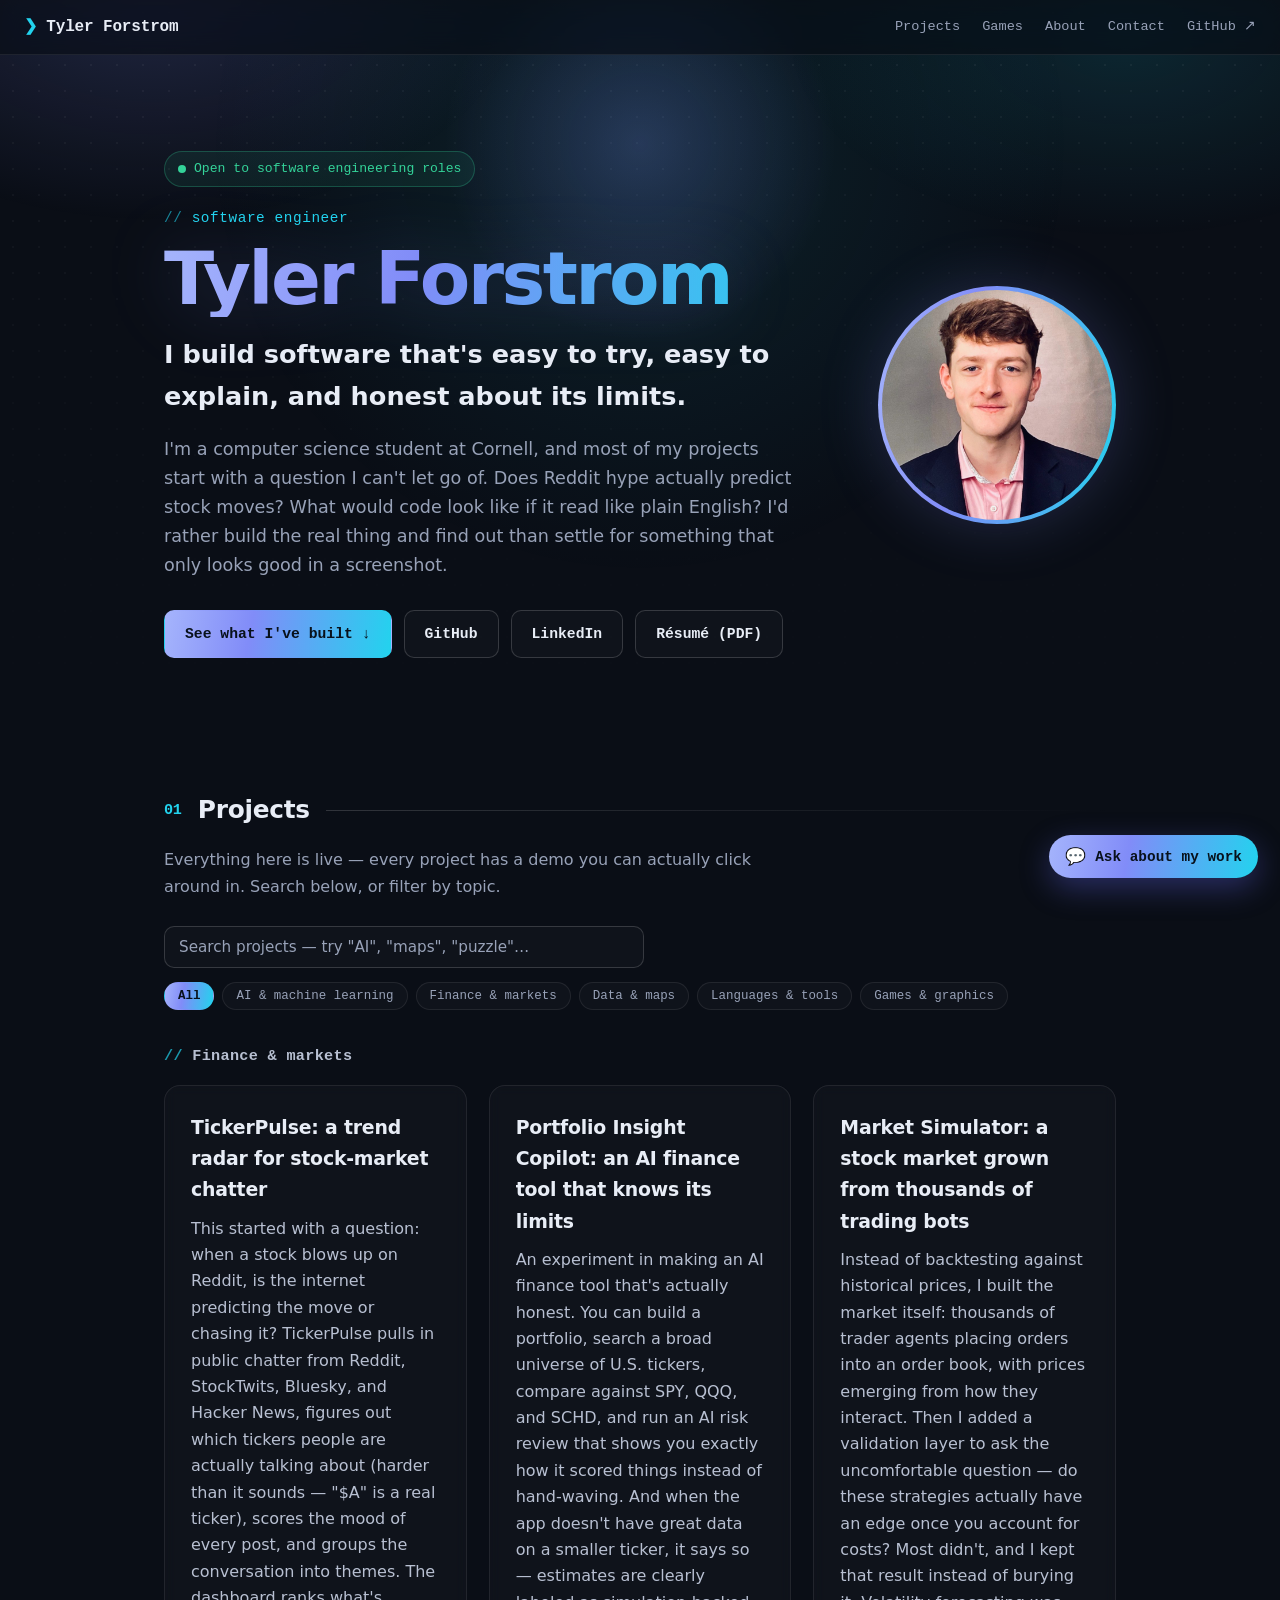
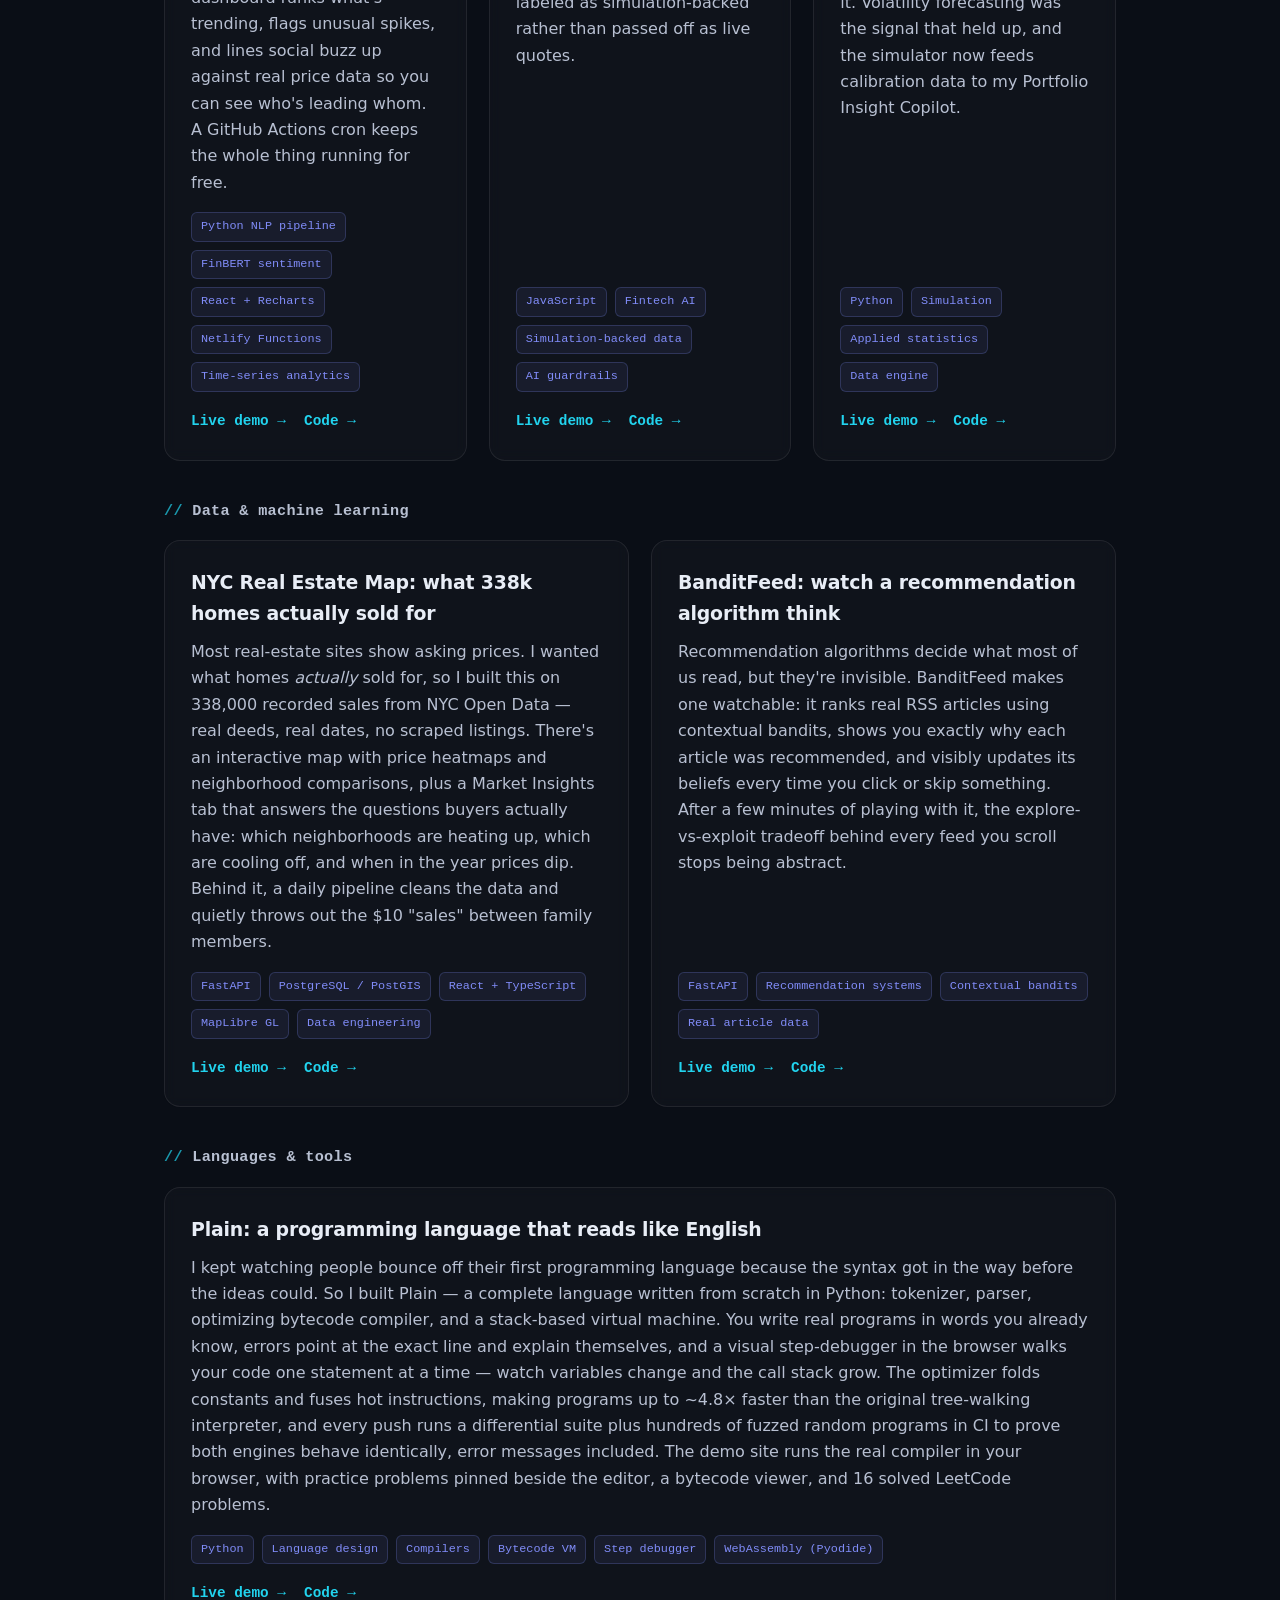
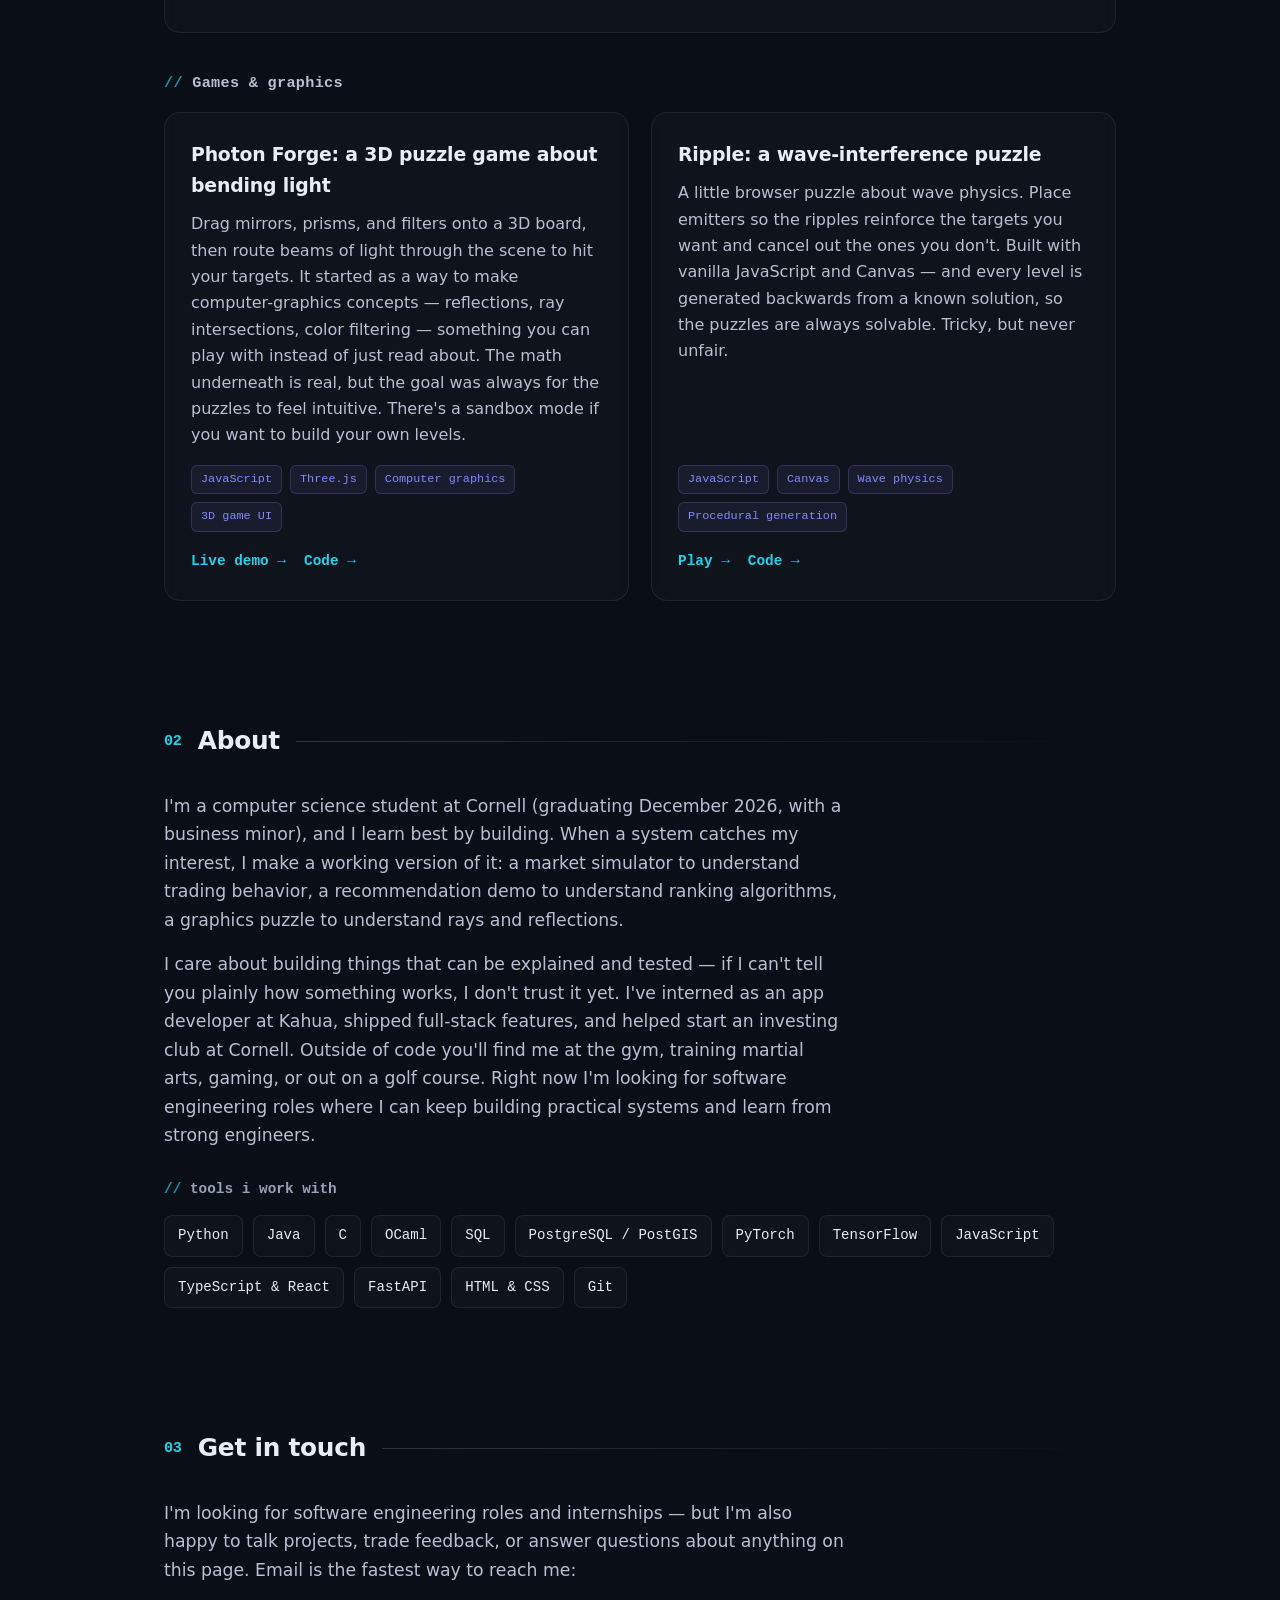
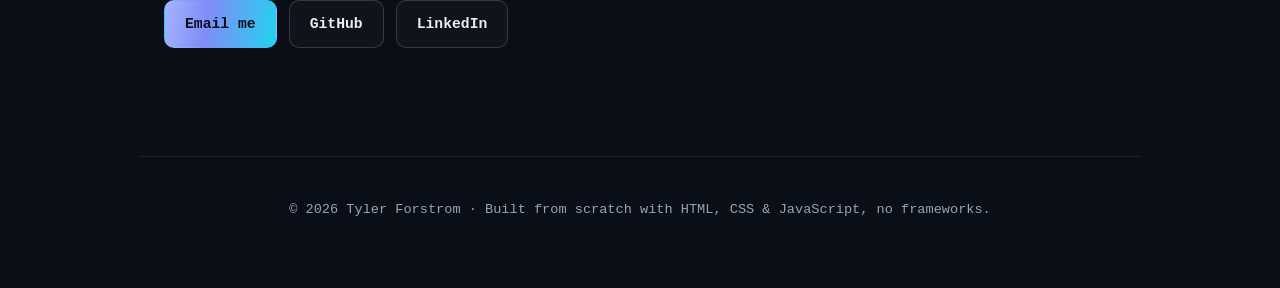
==== index.html @ 7aca2fcd "Plain card + chatbot: step debugger, optimizer, fuzzing, 4.8x Updates the Plain entry with the newes" ====
<!doctype html>
<html lang="en">
  <head>
    <meta charset="utf-8" />
    <meta name="viewport" content="width=device-width, initial-scale=1" />
    <meta name="color-scheme" content="dark" />
    <meta name="theme-color" content="#0a0e16" />
    <title>Tyler Forstrom | Software Engineer</title>
    <meta
      name="description"
      content="Tyler Forstrom, software engineer and Cornell CS student. AI, data, market simulation, graphics, and web projects — all with live demos you can try."
    />
    <!-- Nice link previews when you share the URL (LinkedIn, texts, etc.) -->
    <meta property="og:type" content="website" />
    <meta property="og:title" content="Tyler Forstrom | Software Engineer" />
    <meta
      property="og:description"
      content="Software engineering projects in AI, data platforms, simulation, graphics, and web development — all with live demos."
    />
    <link rel="icon" href="favicon.svg" type="image/svg+xml" />
    <link rel="stylesheet" href="styles.css" />
  </head>
  <body>
    <a id="top"></a>
    <div class="cursor-glow" aria-hidden="true"></div>

    <header class="nav">
      <a class="nav-name" href="#top">Tyler Forstrom</a>
      <nav class="nav-links" aria-label="Primary">
        <a href="#work">Projects</a>
        <a href="#games">Games</a>
        <a href="#about">About</a>
        <a href="#contact">Contact</a>
        <a href="https://github.com/TylerJForstrom" target="_blank" rel="noopener">
          GitHub ↗
        </a>
      </nav>
    </header>

    <main>
      <!-- HERO -->
      <section class="hero">
        <div class="hero-text">
          <p class="status"><span class="status-dot"></span> Open to software engineering roles</p>
          <p class="eyebrow">Software Engineer</p>
          <h1>Tyler Forstrom</h1>
          <p class="tagline">
            I build software that's easy to try, easy to explain, and honest
            about its limits.
          </p>
          <p class="intro">
            I'm a computer science student at Cornell, and most of my projects
            start with a question I can't let go of. Does Reddit hype actually
            predict stock moves? What would code look like if it read like plain
            English? I'd rather build the real thing and find out than settle
            for something that only looks good in a screenshot.
          </p>
          <div class="cta-row">
            <a class="btn" href="#work">See what I've built ↓</a>
            <a
              class="btn btn-ghost"
              href="https://github.com/TylerJForstrom"
              target="_blank"
              rel="noopener"
              >GitHub</a
            >
            <a
              class="btn btn-ghost"
              href="https://www.linkedin.com/in/tyler-forstrom-b78730226/"
              target="_blank"
              rel="noopener"
              >LinkedIn</a
            >
            <a class="btn btn-ghost" href="resume.pdf" target="_blank" rel="noopener">Résumé (PDF)</a>
          </div>
        </div>

        <div class="hero-photo">
          <img
            src="tyler-forstrom.jpg"
            alt="Tyler Forstrom"
            width="240"
            height="240"
            decoding="async"
          />
        </div>
      </section>

      <!-- PROJECTS -->
      <section id="work" class="section">
        <h2 class="section-title">Projects</h2>
        <p class="section-note">
          Everything here is live — every project has a demo you can actually
          click around in. Search below, or filter by topic.
        </p>

        <div class="filter-bar">
          <input
            id="project-search"
            class="project-search"
            type="search"
            placeholder="Search projects — try &quot;AI&quot;, &quot;maps&quot;, &quot;puzzle&quot;…"
            aria-label="Search projects"
            autocomplete="off"
          />
          <div class="filter-chips" role="group" aria-label="Filter projects by topic">
            <button type="button" class="filter-chip active" data-topic="all" aria-pressed="true">All</button>
            <button type="button" class="filter-chip" data-topic="ai" aria-pressed="false">AI &amp; machine learning</button>
            <button type="button" class="filter-chip" data-topic="finance" aria-pressed="false">Finance &amp; markets</button>
            <button type="button" class="filter-chip" data-topic="data" aria-pressed="false">Data &amp; maps</button>
            <button type="button" class="filter-chip" data-topic="languages" aria-pressed="false">Languages &amp; tools</button>
            <button type="button" class="filter-chip" data-topic="games" aria-pressed="false">Games &amp; graphics</button>
          </div>
        </div>

        <!-- Finance & markets -->
        <div class="project-group">
          <h3 class="group-title">Finance &amp; markets</h3>
          <div class="work-grid">
            <!-- TickerPulse -->
            <article class="project reveal" data-topics="ai finance data">
              <h3>TickerPulse: a trend radar for stock-market chatter</h3>
              <p class="project-blurb">
                This started with a question: when a stock blows up on Reddit, is
                the internet predicting the move or chasing it? TickerPulse pulls
                in public chatter from Reddit, StockTwits, Bluesky, and Hacker
                News, figures out which tickers people are actually talking about
                (harder than it sounds — "$A" is a real ticker), scores the mood
                of every post, and groups the conversation into themes. The
                dashboard ranks what's trending, flags unusual spikes, and lines
                social buzz up against real price data so you can see who's
                leading whom. A GitHub Actions cron keeps the whole thing running
                for free.
              </p>
              <ul class="tags">
                <li>Python NLP pipeline</li>
                <li>FinBERT sentiment</li>
                <li>React + Recharts</li>
                <li>Netlify Functions</li>
                <li>Time-series analytics</li>
              </ul>
              <div class="project-links">
                <a href="https://tickerpulse-demo.netlify.app" target="_blank" rel="noopener">Live demo →</a>
                <a href="https://github.com/TylerJForstrom/TickerPulse" target="_blank" rel="noopener">Code →</a>
              </div>
            </article>

            <!-- Portfolio Insight Copilot -->
            <article class="project reveal" data-topics="ai finance">
              <h3>Portfolio Insight Copilot: an AI finance tool that knows its limits</h3>
              <p class="project-blurb">
                An experiment in making an AI finance tool that's actually honest.
                You can build a portfolio, search a broad universe of U.S.
                tickers, compare against SPY, QQQ, and SCHD, and run an AI risk
                review that shows you exactly how it scored things instead of
                hand-waving. And when the app doesn't have great data on a
                smaller ticker, it says so — estimates are clearly labeled as
                simulation-backed rather than passed off as live quotes.
              </p>
              <ul class="tags">
                <li>JavaScript</li>
                <li>Fintech AI</li>
                <li>Simulation-backed data</li>
                <li>AI guardrails</li>
              </ul>
              <div class="project-links">
                <a href="https://portfolio-insight-tyler.netlify.app" target="_blank" rel="noopener">Live demo →</a>
                <a href="https://github.com/TylerJForstrom/Portfolio-Insight-Copilot" target="_blank" rel="noopener">Code →</a>
              </div>
            </article>

            <!-- Agent-based market simulator -->
            <article class="project reveal" data-topics="finance data">
              <h3>Market Simulator: a stock market grown from thousands of trading bots</h3>
              <p class="project-blurb">
                Instead of backtesting against historical prices, I built the
                market itself: thousands of trader agents placing orders into an
                order book, with prices emerging from how they interact. Then I
                added a validation layer to ask the uncomfortable question — do
                these strategies actually have an edge once you account for costs?
                Most didn't, and I kept that result instead of burying it.
                Volatility forecasting was the signal that held up, and the
                simulator now feeds calibration data to my Portfolio Insight
                Copilot.
              </p>
              <ul class="tags">
                <li>Python</li>
                <li>Simulation</li>
                <li>Applied statistics</li>
                <li>Data engine</li>
              </ul>
              <div class="project-links">
                <a href="https://stockmarketsimtyler.netlify.app" target="_blank" rel="noopener">Live demo →</a>
                <a href="https://github.com/TylerJForstrom/Stock-Market-Sim" target="_blank" rel="noopener">Code →</a>
              </div>
            </article>
          </div>
        </div>

        <!-- Data & machine learning -->
        <div class="project-group">
          <h3 class="group-title">Data &amp; machine learning</h3>
          <div class="work-grid">
            <!-- NYC Real Estate Map -->
            <article class="project reveal" data-topics="data">
              <h3>NYC Real Estate Map: what 338k homes actually sold for</h3>
              <p class="project-blurb">
                Most real-estate sites show asking prices. I wanted what homes
                <em>actually</em> sold for, so I built this on 338,000 recorded
                sales from NYC Open Data — real deeds, real dates, no scraped
                listings. There's an interactive map with price heatmaps and
                neighborhood comparisons, plus a Market Insights tab that answers
                the questions buyers actually have: which neighborhoods are
                heating up, which are cooling off, and when in the year prices
                dip. Behind it, a daily pipeline cleans the data and quietly
                throws out the $10 "sales" between family members.
              </p>
              <ul class="tags">
                <li>FastAPI</li>
                <li>PostgreSQL / PostGIS</li>
                <li>React + TypeScript</li>
                <li>MapLibre GL</li>
                <li>Data engineering</li>
              </ul>
              <div class="project-links">
                <a href="https://nycrealestatemap.netlify.app" target="_blank" rel="noopener">Live demo →</a>
                <a href="https://github.com/TylerJForstrom/NYCRealEstateMap" target="_blank" rel="noopener">Code →</a>
              </div>
            </article>

            <!-- BanditFeed -->
            <article class="project reveal" data-topics="ai data">
              <h3>BanditFeed: watch a recommendation algorithm think</h3>
              <p class="project-blurb">
                Recommendation algorithms decide what most of us read, but
                they're invisible. BanditFeed makes one watchable: it ranks real
                RSS articles using contextual bandits, shows you exactly why each
                article was recommended, and visibly updates its beliefs every
                time you click or skip something. After a few minutes of playing
                with it, the explore-vs-exploit tradeoff behind every feed you
                scroll stops being abstract.
              </p>
              <ul class="tags">
                <li>FastAPI</li>
                <li>Recommendation systems</li>
                <li>Contextual bandits</li>
                <li>Real article data</li>
              </ul>
              <div class="project-links">
                <a href="https://banditfeed.netlify.app" target="_blank" rel="noopener">Live demo &rarr;</a>
                <a href="https://github.com/TylerJForstrom/BanditFeed" target="_blank" rel="noopener">Code &rarr;</a>
              </div>
            </article>
          </div>
        </div>

        <!-- Languages & tools -->
        <div class="project-group">
          <h3 class="group-title">Languages &amp; tools</h3>
          <div class="work-grid">
            <!-- Plain programming language -->
            <article class="project reveal" data-topics="languages">
              <h3>Plain: a programming language that reads like English</h3>
              <p class="project-blurb">
                I kept watching people bounce off their first programming
                language because the syntax got in the way before the ideas
                could. So I built Plain — a complete language written from
                scratch in Python: tokenizer, parser, optimizing bytecode
                compiler, and a stack-based virtual machine. You write real
                programs in words you already know, errors point at the exact
                line and explain themselves, and a visual step-debugger in the
                browser walks your code one statement at a time — watch
                variables change and the call stack grow. The optimizer folds
                constants and fuses hot instructions, making programs up to
                ~4.8× faster than the original tree-walking interpreter, and
                every push runs a differential suite plus hundreds of fuzzed
                random programs in CI to prove both engines behave identically,
                error messages included. The demo site runs the real compiler
                in your browser, with practice problems pinned beside the
                editor, a bytecode viewer, and 16 solved LeetCode problems.
              </p>
              <ul class="tags">
                <li>Python</li>
                <li>Language design</li>
                <li>Compilers</li>
                <li>Bytecode VM</li>
                <li>Step debugger</li>
                <li>WebAssembly (Pyodide)</li>
              </ul>
              <div class="project-links">
                <a href="https://plaincodinglanguage.netlify.app" target="_blank" rel="noopener">Live demo →</a>
                <a href="https://github.com/TylerJForstrom/Plain" target="_blank" rel="noopener">Code →</a>
              </div>
            </article>
          </div>
        </div>

        <!-- Games & graphics -->
        <div class="project-group" id="games">
          <h3 class="group-title">Games &amp; graphics</h3>
          <div class="work-grid">
            <!-- Photon Forge -->
            <article class="project reveal" data-topics="games">
              <h3>Photon Forge: a 3D puzzle game about bending light</h3>
              <p class="project-blurb">
                Drag mirrors, prisms, and filters onto a 3D board, then route
                beams of light through the scene to hit your targets. It started
                as a way to make computer-graphics concepts — reflections, ray
                intersections, color filtering — something you can play with
                instead of just read about. The math underneath is real, but the
                goal was always for the puzzles to feel intuitive. There's a
                sandbox mode if you want to build your own levels.
              </p>
              <ul class="tags">
                <li>JavaScript</li>
                <li>Three.js</li>
                <li>Computer graphics</li>
                <li>3D game UI</li>
              </ul>
              <div class="project-links">
                <a href="https://photonforge.netlify.app" target="_blank" rel="noopener">Live demo &rarr;</a>
                <a href="https://github.com/TylerJForstrom/Photon-Forge" target="_blank" rel="noopener">Code &rarr;</a>
              </div>
            </article>

            <!-- Ripple -->
            <article class="project reveal" data-topics="games">
              <h3>Ripple: a wave-interference puzzle</h3>
              <p class="project-blurb">
                A little browser puzzle about wave physics. Place emitters so the
                ripples reinforce the targets you want and cancel out the ones
                you don't. Built with vanilla JavaScript and Canvas — and every
                level is generated backwards from a known solution, so the
                puzzles are always solvable. Tricky, but never unfair.
              </p>
              <ul class="tags">
                <li>JavaScript</li>
                <li>Canvas</li>
                <li>Wave physics</li>
                <li>Procedural generation</li>
              </ul>
              <div class="project-links">
                <a href="https://ripple-tyler.netlify.app" target="_blank" rel="noopener">Play →</a>
                <a href="https://github.com/TylerJForstrom/Ripple" target="_blank" rel="noopener">Code →</a>
              </div>
            </article>
          </div>
        </div>

        <p id="filter-empty" class="filter-empty" hidden>
          Nothing matches that — try a different word, or
          <button type="button" id="filter-clear" class="filter-clear">show everything</button>.
        </p>
      </section>

      <!-- ABOUT -->
      <section id="about" class="section">
        <h2 class="section-title">About</h2>
        <p class="about-text">
          I'm a computer science student at Cornell (graduating December 2026,
          with a business minor), and I learn best by building. When a system
          catches my interest, I make a working version of it: a market simulator
          to understand trading behavior, a recommendation demo to understand
          ranking algorithms, a graphics puzzle to understand rays and
          reflections.
        </p>
        <p class="about-text">
          I care about building things that can be explained and tested — if I
          can't tell you plainly how something works, I don't trust it yet. I've
          interned as an app developer at Kahua, shipped full-stack features, and
          helped start an investing club at Cornell. Outside of code you'll find
          me at the gym, training martial arts, gaming, or out on a golf course.
          Right now I'm looking for software engineering roles where I can keep
          building practical systems and learn from strong engineers.
        </p>
        <h3 class="skills-title">Tools I work with</h3>
        <ul class="skills">
          <li>Python</li>
          <li>Java</li>
          <li>C</li>
          <li>OCaml</li>
          <li>SQL</li>
          <li>PostgreSQL / PostGIS</li>
          <li>PyTorch</li>
          <li>TensorFlow</li>
          <li>JavaScript</li>
          <li>TypeScript &amp; React</li>
          <li>FastAPI</li>
          <li>HTML &amp; CSS</li>
          <li>Git</li>
        </ul>
      </section>

      <!-- CONTACT -->
      <section id="contact" class="section">
        <h2 class="section-title">Get in touch</h2>
        <p class="about-text">
          I'm looking for software engineering roles and internships — but I'm
          also happy to talk projects, trade feedback, or answer questions about
          anything on this page. Email is the fastest way to reach me:
        </p>
        <div class="cta-row">
          <a class="btn" href="mailto:tylerjamesforstrom@gmail.com">Email me</a>
          <a
            class="btn btn-ghost"
            href="https://github.com/TylerJForstrom"
            target="_blank"
            rel="noopener"
            >GitHub</a
          >
          <a
            class="btn btn-ghost"
            href="https://www.linkedin.com/in/tyler-forstrom-b78730226/"
            target="_blank"
            rel="noopener"
            >LinkedIn</a
          >
        </div>
      </section>
    </main>

    <footer class="footer">
      <p>
        © <span id="year">2026</span> Tyler Forstrom · Built from scratch with
        HTML, CSS &amp; JavaScript, no frameworks.
      </p>
    </footer>

    <!-- Ask-about-my-projects chatbot -->
    <button
      id="chat-toggle"
      class="chat-toggle"
      aria-label="Ask about Tyler's projects"
      aria-expanded="false"
    >
      <span class="chat-toggle-icon" aria-hidden="true">💬</span>
      <span class="chat-toggle-label">Ask about my work</span>
    </button>
    <section
      id="chat-panel"
      class="chat-panel"
      role="dialog"
      aria-label="Ask about Tyler's projects"
      aria-hidden="true"
    >
      <header class="chat-head">
        <div>
          <strong>Ask about my work</strong>
          <span class="chat-sub">Grounded · no made-up info</span>
        </div>
        <button id="chat-close" class="chat-close" aria-label="Close chat">✕</button>
      </header>
      <div id="chat-log" class="chat-log" aria-live="polite"></div>
      <div id="chat-chips" class="chat-chips"></div>
      <form id="chat-form" class="chat-form">
        <input
          id="chat-input"
          class="chat-input"
          type="text"
          autocomplete="off"
          placeholder="Ask about a project, my skills, contact…"
          aria-label="Type your question"
        />
        <button type="submit" class="chat-send" aria-label="Send">→</button>
      </form>
    </section>

    <script src="script.js" defer></script>
    <script src="chatbot.js" defer></script>
  </body>
</html>
---- styles.css ----
/* Personal portfolio, "Engineered dark" theme.
   Dependency-free: no fonts, no frameworks. Dark, fast, accessible. */
:root {
  --bg: #0a0e16;
  --panel: rgba(255, 255, 255, 0.025);
  --panel-2: rgba(255, 255, 255, 0.045);
  --border: rgba(255, 255, 255, 0.08);
  --border-strong: rgba(255, 255, 255, 0.16);
  --ink: #e8edf6;
  --muted: #98a2b8;
  --soft: #b8c0d2;
  --accent: #818cf8; /* indigo */
  --accent-strong: #6366f1;
  --accent-2: #22d3ee; /* cyan */
  --good: #34d399;
  --grad: linear-gradient(100deg, #a5b4fc 0%, #818cf8 38%, #22d3ee 100%);
  --radius: 16px;
  --mono: ui-monospace, "SF Mono", "Cascadia Code", "JetBrains Mono", Menlo,
    Consolas, monospace;
  --max: 1000px;
}

* {
  box-sizing: border-box;
}

html {
  scroll-behavior: smooth;
}

body {
  margin: 0;
  font-family:
    system-ui, -apple-system, "Segoe UI", Roboto, Helvetica, Arial, sans-serif;
  color: var(--ink);
  background: var(--bg);
  line-height: 1.65;
  overflow-x: hidden;
}

/* faint animated dot-grid, fading out toward the bottom */
body::before {
  content: "";
  position: fixed;
  inset: 0;
  z-index: -2;
  background-image: radial-gradient(
    circle at center,
    rgba(255, 255, 255, 0.05) 1px,
    transparent 1.3px
  );
  background-size: 26px 26px;
  animation: gridDrift 28s linear infinite;
  -webkit-mask-image: linear-gradient(
    180deg,
    #000 0%,
    rgba(0, 0, 0, 0.18) 62%,
    transparent 100%
  );
  mask-image: linear-gradient(
    180deg,
    #000 0%,
    rgba(0, 0, 0, 0.18) 62%,
    transparent 100%
  );
}
@keyframes gridDrift {
  to {
    background-position: 26px 26px;
  }
}

/* ambient accent glow blobs */
body::after {
  content: "";
  position: fixed;
  inset: 0;
  z-index: -3;
  pointer-events: none;
  background:
    radial-gradient(
      42% 38% at 12% -2%,
      rgba(129, 140, 248, 0.2),
      transparent 70%
    ),
    radial-gradient(
      38% 32% at 88% 4%,
      rgba(34, 211, 238, 0.13),
      transparent 70%
    );
}

a {
  color: var(--accent-2);
}
::selection {
  background: rgba(129, 140, 248, 0.32);
  color: #fff;
}
:focus-visible {
  outline: 2px solid var(--accent-2);
  outline-offset: 3px;
  border-radius: 4px;
}

/* sticky nav */
.nav {
  position: sticky;
  top: 0;
  z-index: 10;
  display: flex;
  align-items: center;
  justify-content: space-between;
  gap: 16px;
  padding: 14px 24px;
  background: rgba(10, 14, 22, 0.72);
  backdrop-filter: saturate(160%) blur(12px);
  border-bottom: 1px solid var(--border);
}
.nav-name {
  font-family: var(--mono);
  font-weight: 700;
  text-decoration: none;
  color: var(--ink);
  letter-spacing: -0.01em;
}
.nav-name::before {
  content: "❯ ";
  color: var(--accent-2);
}
.nav-links {
  display: flex;
  gap: 22px;
  flex-wrap: wrap;
}
.nav-links a {
  font-family: var(--mono);
  text-decoration: none;
  color: var(--muted);
  font-size: 0.85rem;
}
.nav-links a:hover {
  color: var(--accent-2);
}

main {
  max-width: var(--max);
  margin: 0 auto;
  padding: 0 24px;
  counter-reset: sec;
}

/* hero */
.hero {
  position: relative;
  padding: 96px 0 72px;
  display: flex;
  align-items: center;
  justify-content: space-between;
  gap: 52px;
}
.hero-text {
  flex: 1 1 440px;
  min-width: 0;
}
.hero-photo {
  flex: 0 0 auto;
  align-self: center;
  padding: 4px;
  border-radius: 50%;
  background: var(--grad);
  box-shadow: 0 0 60px rgba(129, 140, 248, 0.22);
  transition:
    transform 0.3s ease,
    box-shadow 0.3s ease;
}
.hero-photo:hover {
  transform: translateY(-3px) scale(1.02);
  box-shadow: 0 0 80px rgba(34, 211, 238, 0.3);
}
.hero-photo img {
  display: block;
  width: 230px;
  height: 230px;
  border-radius: 50%;
  object-fit: cover;
  background: var(--bg);
}
/* glow that follows the pointer across the whole page */
.cursor-glow {
  position: fixed;
  inset: 0;
  z-index: -1;
  pointer-events: none;
  background:
    radial-gradient(
      280px 280px at var(--mx, 50%) var(--my, 16%),
      rgba(129, 140, 248, 0.22),
      transparent 70%
    ),
    radial-gradient(
      600px 600px at var(--mx, 50%) var(--my, 16%),
      rgba(34, 211, 238, 0.1),
      transparent 72%
    );
}
.status {
  display: inline-flex;
  align-items: center;
  gap: 8px;
  margin: 0 0 20px;
  padding: 6px 13px;
  font-family: var(--mono);
  font-size: 0.82rem;
  color: var(--good);
  background: rgba(52, 211, 153, 0.08);
  border: 1px solid rgba(52, 211, 153, 0.26);
  border-radius: 999px;
}
.status-dot {
  width: 8px;
  height: 8px;
  border-radius: 50%;
  background: var(--good);
  box-shadow: 0 0 0 0 rgba(52, 211, 153, 0.55);
  animation: pulse 2.2s infinite;
}
@keyframes pulse {
  0% {
    box-shadow: 0 0 0 0 rgba(52, 211, 153, 0.55);
  }
  70% {
    box-shadow: 0 0 0 9px rgba(52, 211, 153, 0);
  }
  100% {
    box-shadow: 0 0 0 0 rgba(52, 211, 153, 0);
  }
}
.eyebrow {
  font-family: var(--mono);
  text-transform: lowercase;
  letter-spacing: 0.04em;
  font-size: 0.9rem;
  color: var(--accent-2);
  margin: 0 0 10px;
}
.eyebrow::before {
  content: "// ";
  opacity: 0.6;
}
.hero h1 {
  font-size: clamp(2.6rem, 8vw, 4.6rem);
  line-height: 1.03;
  margin: 0 0 16px;
  letter-spacing: -0.035em;
  background: var(--grad);
  -webkit-background-clip: text;
  background-clip: text;
  color: transparent;
  filter: drop-shadow(0 4px 34px rgba(129, 140, 248, 0.22));
}
.tagline {
  font-size: clamp(1.2rem, 2.6vw, 1.6rem);
  font-weight: 600;
  color: var(--ink);
  margin: 0 0 18px;
  max-width: 660px;
}
.intro {
  font-size: 1.1rem;
  color: var(--muted);
  max-width: 640px;
  margin: 0 0 30px;
}

/* buttons */
.cta-row {
  display: flex;
  flex-wrap: wrap;
  gap: 12px;
}
.btn {
  display: inline-block;
  font-family: var(--mono);
  font-size: 0.92rem;
  font-weight: 700;
  text-decoration: none;
  padding: 11px 20px;
  border-radius: 10px;
  cursor: pointer;
  border: 1px solid transparent;
  background: var(--grad);
  color: #08111b;
  transition:
    transform 0.08s ease,
    box-shadow 0.25s ease,
    border-color 0.25s ease,
    color 0.25s ease;
}
.btn:hover {
  transform: translateY(-1px);
  box-shadow: 0 10px 34px rgba(99, 102, 241, 0.34);
}
.btn:active {
  transform: translateY(0);
}
.btn-ghost {
  background: var(--panel);
  color: var(--ink);
  border-color: var(--border-strong);
}
.btn-ghost:hover {
  border-color: var(--accent);
  color: #fff;
  box-shadow: 0 0 26px rgba(129, 140, 248, 0.18);
}

/* sections */
.section {
  padding: 60px 0;
  scroll-margin-top: 80px;
}
.section-title {
  display: flex;
  align-items: center;
  gap: 16px;
  font-size: 1.55rem;
  letter-spacing: -0.01em;
  margin: 0 0 30px;
}
.section-title::before {
  counter-increment: sec;
  content: counter(sec, decimal-leading-zero);
  font-family: var(--mono);
  font-size: 0.95rem;
  font-weight: 700;
  color: var(--accent-2);
}
.section-title::after {
  content: "";
  flex: 1;
  height: 1px;
  background: linear-gradient(90deg, var(--border-strong), transparent);
}

.section-note {
  color: var(--muted);
  max-width: 640px;
  margin: -14px 0 26px;
}

/* project search + topic filters */
.filter-bar {
  display: flex;
  flex-direction: column;
  gap: 14px;
  margin: 0 0 34px;
}
.project-search {
  width: 100%;
  max-width: 480px;
  background: var(--panel);
  border: 1px solid var(--border-strong);
  border-radius: 10px;
  padding: 11px 14px;
  color: var(--ink);
  font-size: 0.95rem;
  font-family: inherit;
}
.project-search::placeholder {
  color: var(--muted);
}
.project-search:focus {
  outline: none;
  border-color: var(--accent);
  box-shadow: 0 0 0 3px rgba(129, 140, 248, 0.15);
}
.filter-chips {
  display: flex;
  flex-wrap: wrap;
  gap: 8px;
}
.filter-chip {
  font-family: var(--mono);
  font-size: 0.78rem;
  color: var(--muted);
  background: var(--panel);
  border: 1px solid var(--border);
  border-radius: 999px;
  padding: 6px 13px;
  cursor: pointer;
  transition:
    border-color 0.2s ease,
    color 0.2s ease,
    background 0.2s ease;
}
.filter-chip:hover {
  border-color: var(--accent);
  color: var(--ink);
}
.filter-chip.active {
  color: #08111b;
  background: var(--grad);
  border-color: transparent;
  font-weight: 700;
}

/* project groups */
.project-group {
  margin: 0 0 38px;
  scroll-margin-top: 80px;
}
.project-group:last-of-type {
  margin-bottom: 0;
}
.group-title {
  font-family: var(--mono);
  font-size: 0.95rem;
  font-weight: 600;
  letter-spacing: 0.02em;
  color: var(--soft);
  margin: 0 0 16px;
}
.group-title::before {
  content: "// ";
  color: var(--accent-2);
  opacity: 0.7;
}
.project-group[hidden],
.project[hidden] {
  display: none;
}
.filter-empty {
  color: var(--muted);
  font-size: 1rem;
  margin: 8px 0 0;
}
.filter-empty[hidden] {
  display: none;
}
.filter-clear {
  background: none;
  border: none;
  padding: 0;
  font: inherit;
  color: var(--accent-2);
  cursor: pointer;
  text-decoration: underline;
}
.filter-clear:hover {
  text-shadow: 0 0 14px rgba(34, 211, 238, 0.55);
}

/* work grid */
.work-grid {
  display: grid;
  grid-template-columns: repeat(auto-fit, minmax(290px, 1fr));
  gap: 22px;
}
.project {
  position: relative;
  overflow: hidden;
  display: flex;
  flex-direction: column;
  background: var(--panel);
  border: 1px solid var(--border);
  border-radius: var(--radius);
  padding: 26px;
  backdrop-filter: blur(6px);
  transition:
    transform 0.25s ease,
    border-color 0.25s ease,
    box-shadow 0.25s ease;
}
.project::before {
  content: "";
  position: absolute;
  top: 0;
  left: 0;
  right: 0;
  height: 1px;
  background: linear-gradient(
    90deg,
    transparent,
    rgba(129, 140, 248, 0.55),
    transparent
  );
  opacity: 0;
  transition: opacity 0.3s ease;
}
.project:hover {
  transform: translateY(-4px);
  border-color: var(--border-strong);
  box-shadow:
    0 20px 50px rgba(0, 0, 0, 0.5),
    0 0 34px rgba(129, 140, 248, 0.09);
}
.project:hover::before {
  opacity: 1;
}
.project h3 {
  font-size: 1.18rem;
  margin: 0 0 10px;
  letter-spacing: -0.01em;
  color: var(--ink);
}
.project-blurb {
  color: var(--soft);
  margin: 0 0 16px;
  flex: 1;
}
.tags {
  list-style: none;
  display: flex;
  flex-wrap: wrap;
  gap: 8px;
  padding: 0;
  margin: 0 0 18px;
}
.tags li {
  font-family: var(--mono);
  font-size: 0.74rem;
  color: var(--accent);
  background: rgba(129, 140, 248, 0.08);
  border: 1px solid rgba(129, 140, 248, 0.22);
  padding: 4px 9px;
  border-radius: 6px;
}
.project-links {
  display: flex;
  gap: 18px;
}
.project-links a {
  font-family: var(--mono);
  font-size: 0.9rem;
  font-weight: 600;
  text-decoration: none;
  color: var(--accent-2);
}
.project-links a:hover {
  text-shadow: 0 0 14px rgba(34, 211, 238, 0.55);
}

/* about */
.about-text {
  font-size: 1.08rem;
  color: var(--soft);
  max-width: 680px;
  margin: 0 0 16px;
}
.skills-title {
  font-family: var(--mono);
  font-size: 0.9rem;
  font-weight: 600;
  text-transform: lowercase;
  color: var(--muted);
  margin: 28px 0 14px;
}
.skills-title::before {
  content: "// ";
  color: var(--accent-2);
  opacity: 0.7;
}
.skills {
  list-style: none;
  display: flex;
  flex-wrap: wrap;
  gap: 10px;
  padding: 0;
  margin: 0;
}
.skills li {
  font-family: var(--mono);
  font-size: 0.88rem;
  background: var(--panel);
  border: 1px solid var(--border);
  border-radius: 8px;
  padding: 8px 13px;
  color: var(--ink);
  transition:
    border-color 0.2s ease,
    color 0.2s ease;
}
.skills li:hover {
  border-color: var(--accent);
  color: #fff;
}

/* footer */
.footer {
  max-width: var(--max);
  margin: 48px auto 0;
  padding: 28px 24px 52px;
  border-top: 1px solid var(--border);
  color: var(--muted);
  font-family: var(--mono);
  font-size: 0.85rem;
  text-align: center;
}

/* projects chatbot */
.chat-toggle {
  position: fixed;
  right: 22px;
  bottom: 22px;
  z-index: 50;
  display: inline-flex;
  align-items: center;
  gap: 9px;
  padding: 11px 16px;
  font-family: var(--mono);
  font-size: 0.9rem;
  font-weight: 700;
  color: #08111b;
  background: var(--grad);
  border: none;
  border-radius: 999px;
  cursor: pointer;
  box-shadow: 0 10px 30px rgba(99, 102, 241, 0.35);
  transition:
    transform 0.1s ease,
    box-shadow 0.25s ease;
}
.chat-toggle:hover {
  transform: translateY(-2px);
  box-shadow: 0 14px 40px rgba(34, 211, 238, 0.4);
}
.chat-toggle-icon {
  font-size: 1.05rem;
}

.chat-panel {
  position: fixed;
  right: 22px;
  bottom: 22px;
  z-index: 51;
  width: min(360px, calc(100vw - 32px));
  height: min(520px, calc(100vh - 110px));
  display: flex;
  flex-direction: column;
  background: rgba(14, 19, 32, 0.94);
  backdrop-filter: blur(14px);
  border: 1px solid var(--border-strong);
  border-radius: 16px;
  box-shadow: 0 24px 70px rgba(0, 0, 0, 0.55);
  overflow: hidden;
  opacity: 0;
  transform: translateY(12px) scale(0.98);
  transform-origin: bottom right;
  pointer-events: none;
  transition:
    opacity 0.2s ease,
    transform 0.2s ease;
}
.chat-panel.open {
  opacity: 1;
  transform: none;
  pointer-events: auto;
}
.chat-head {
  display: flex;
  align-items: center;
  justify-content: space-between;
  gap: 10px;
  padding: 13px 16px;
  border-bottom: 1px solid var(--border);
  background: rgba(255, 255, 255, 0.02);
}
.chat-head strong {
  display: block;
  font-size: 0.96rem;
}
.chat-sub {
  font-family: var(--mono);
  font-size: 0.68rem;
  color: var(--accent-2);
}
.chat-close {
  background: transparent;
  border: none;
  color: var(--muted);
  font-size: 1.1rem;
  line-height: 1;
  padding: 4px;
  cursor: pointer;
}
.chat-close:hover {
  color: #fff;
}
.chat-log {
  flex: 1;
  overflow-y: auto;
  padding: 16px;
  display: flex;
  flex-direction: column;
  gap: 10px;
}
.chat-msg {
  max-width: 88%;
  padding: 9px 13px;
  border-radius: 13px;
  font-size: 0.92rem;
  line-height: 1.5;
}
.chat-msg a {
  color: var(--accent-2);
}
.chat-msg.bot {
  align-self: flex-start;
  background: var(--panel-2);
  border: 1px solid var(--border);
  color: var(--soft);
  border-bottom-left-radius: 4px;
}
.chat-msg.user {
  align-self: flex-end;
  background: linear-gradient(100deg, var(--accent-strong), #4f46e5);
  color: #fff;
  border-bottom-right-radius: 4px;
}
.chat-msg.typing {
  color: var(--muted);
  letter-spacing: 2px;
}
.chat-chips {
  display: flex;
  flex-wrap: wrap;
  gap: 7px;
  padding: 0 16px 10px;
}
.chat-chip {
  font-family: var(--mono);
  font-size: 0.72rem;
  color: var(--accent);
  background: rgba(129, 140, 248, 0.08);
  border: 1px solid rgba(129, 140, 248, 0.25);
  border-radius: 999px;
  padding: 5px 11px;
  cursor: pointer;
  transition:
    border-color 0.2s ease,
    color 0.2s ease;
}
.chat-chip:hover {
  border-color: var(--accent);
  color: #fff;
}
.chat-form {
  display: flex;
  gap: 8px;
  padding: 12px;
  border-top: 1px solid var(--border);
  background: rgba(255, 255, 255, 0.02);
}
.chat-input {
  flex: 1;
  min-width: 0;
  background: var(--bg);
  border: 1px solid var(--border-strong);
  border-radius: 10px;
  padding: 9px 12px;
  color: var(--ink);
  font-size: 0.92rem;
  font-family: inherit;
}
.chat-input:focus {
  outline: none;
  border-color: var(--accent);
}
.chat-send {
  background: var(--grad);
  color: #08111b;
  border: none;
  border-radius: 10px;
  padding: 0 14px;
  font-size: 1.1rem;
  font-weight: 700;
  cursor: pointer;
}
.chat-send:hover {
  filter: brightness(1.06);
}
@media (max-width: 480px) {
  .chat-toggle-label {
    display: none;
  }
  .chat-toggle {
    padding: 12px;
  }
}

/* reveal-on-scroll */
.reveal {
  opacity: 0;
  transform: translateY(16px);
  transition:
    opacity 0.6s ease,
    transform 0.6s ease;
}
.reveal.in {
  opacity: 1;
  transform: none;
}

@media (prefers-reduced-motion: reduce) {
  html {
    scroll-behavior: auto;
  }
  body::before {
    animation: none;
  }
  .status-dot {
    animation: none;
  }
  .reveal {
    opacity: 1;
    transform: none;
    transition: none;
  }
}

@media (max-width: 760px) {
  .hero {
    flex-direction: column-reverse;
    align-items: flex-start;
    gap: 30px;
  }
  .hero-photo img {
    width: 150px;
    height: 150px;
  }
}

@media (max-width: 560px) {
  .nav {
    padding: 12px 16px;
  }
  .nav-links {
    gap: 16px;
  }
  .hero {
    padding: 64px 0 52px;
  }
  .section-title::after {
    display: none;
  }
}
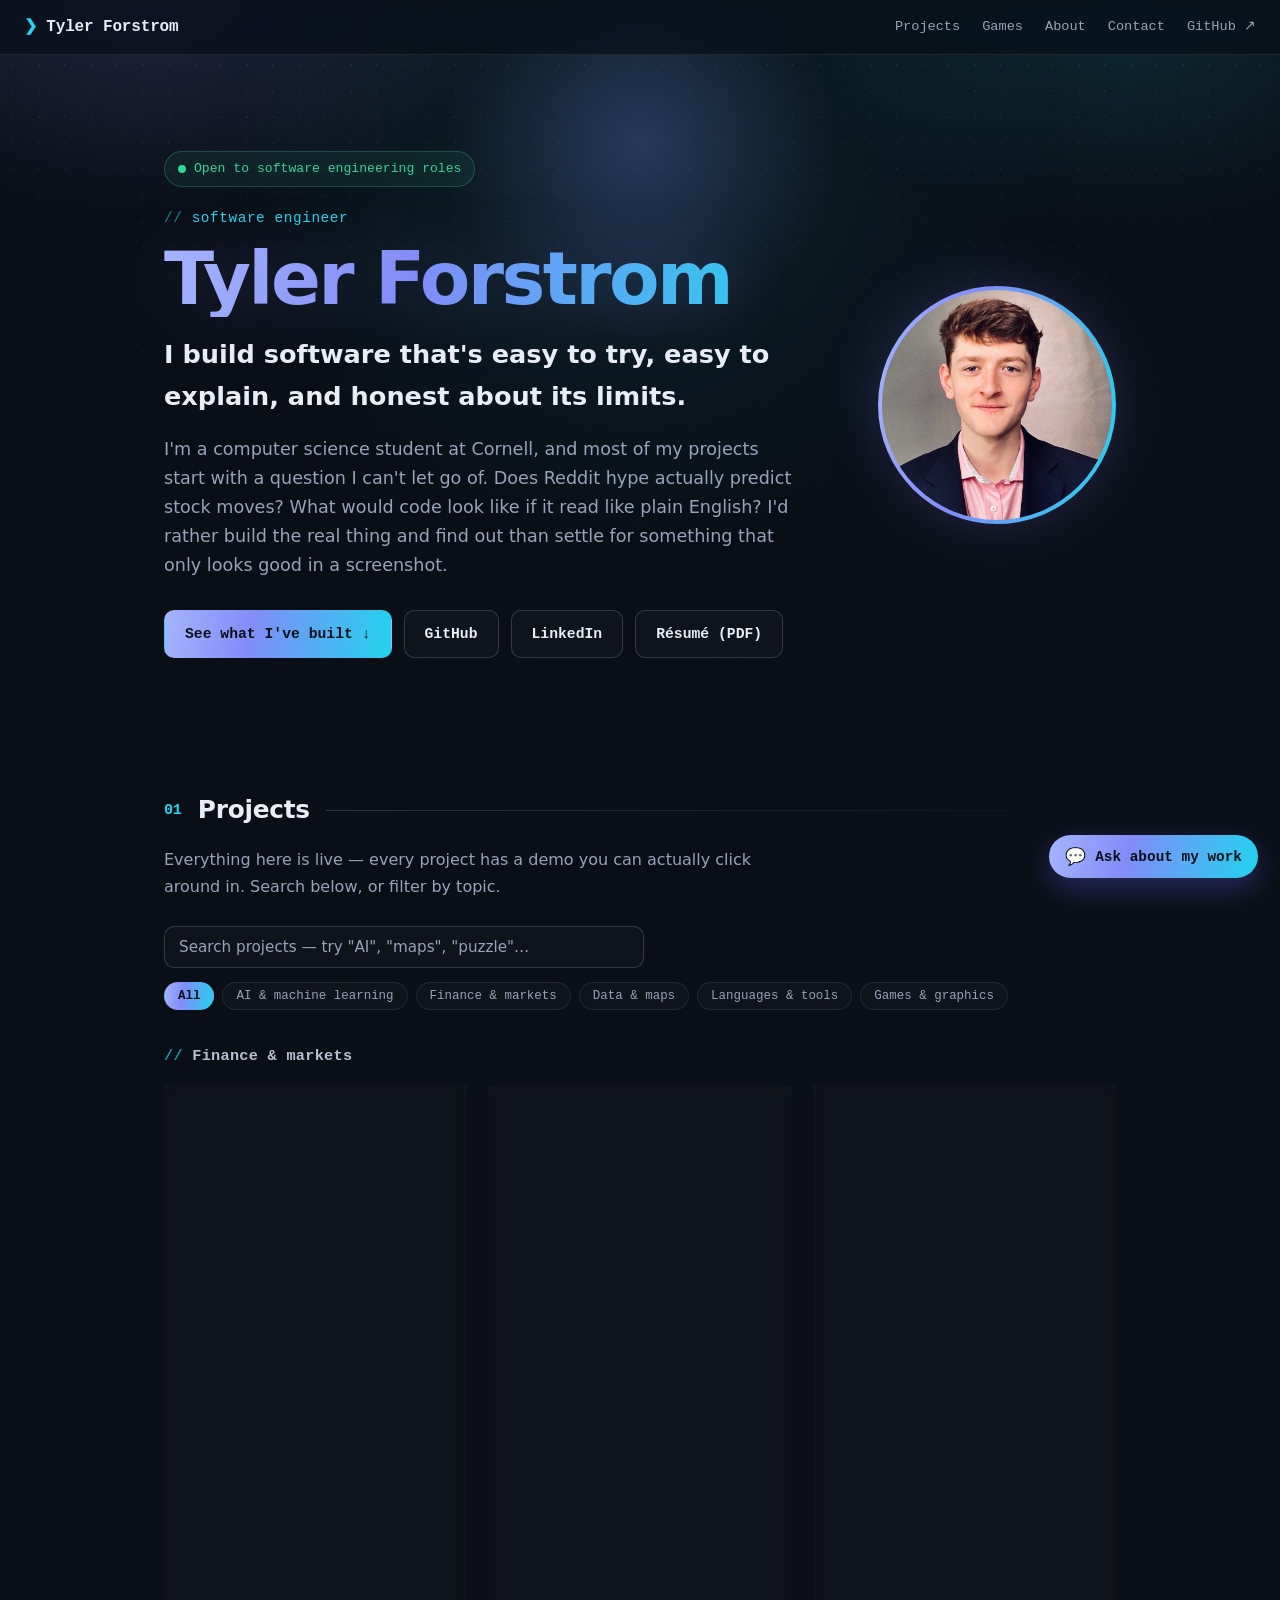
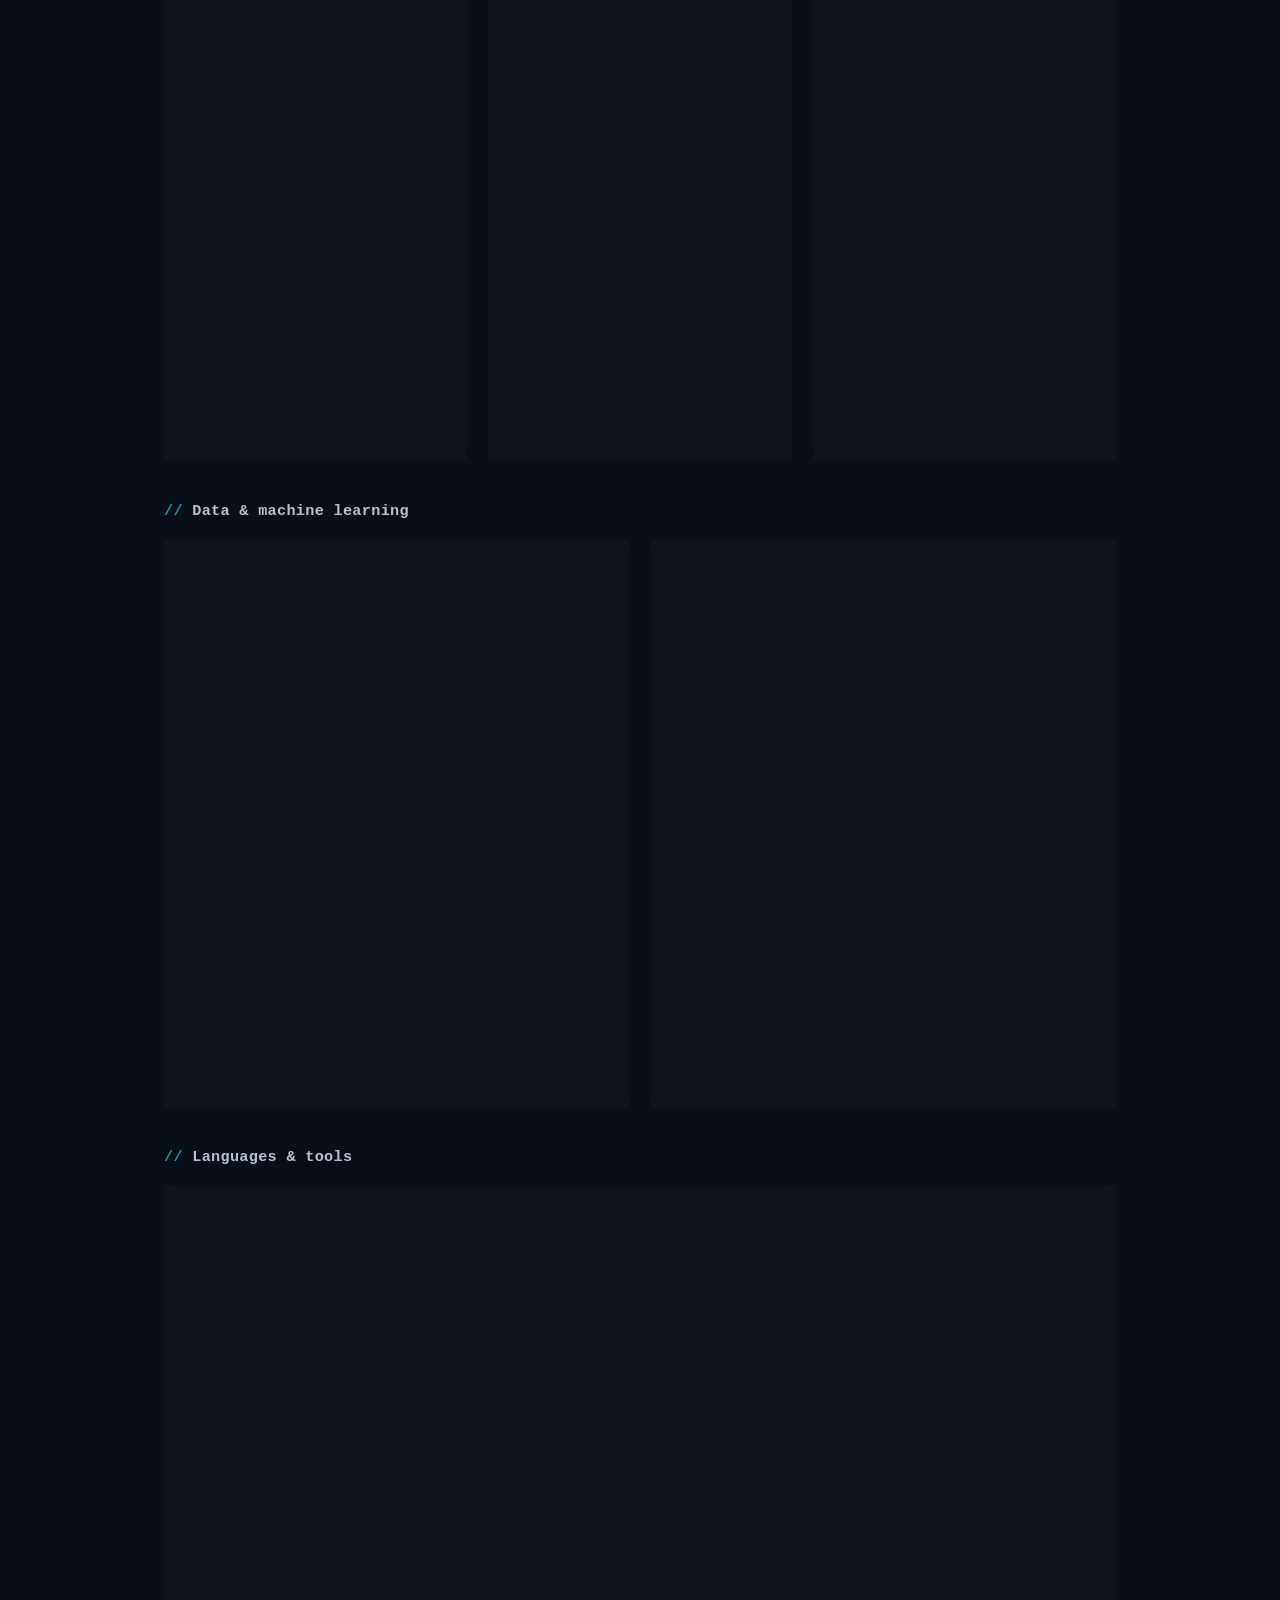
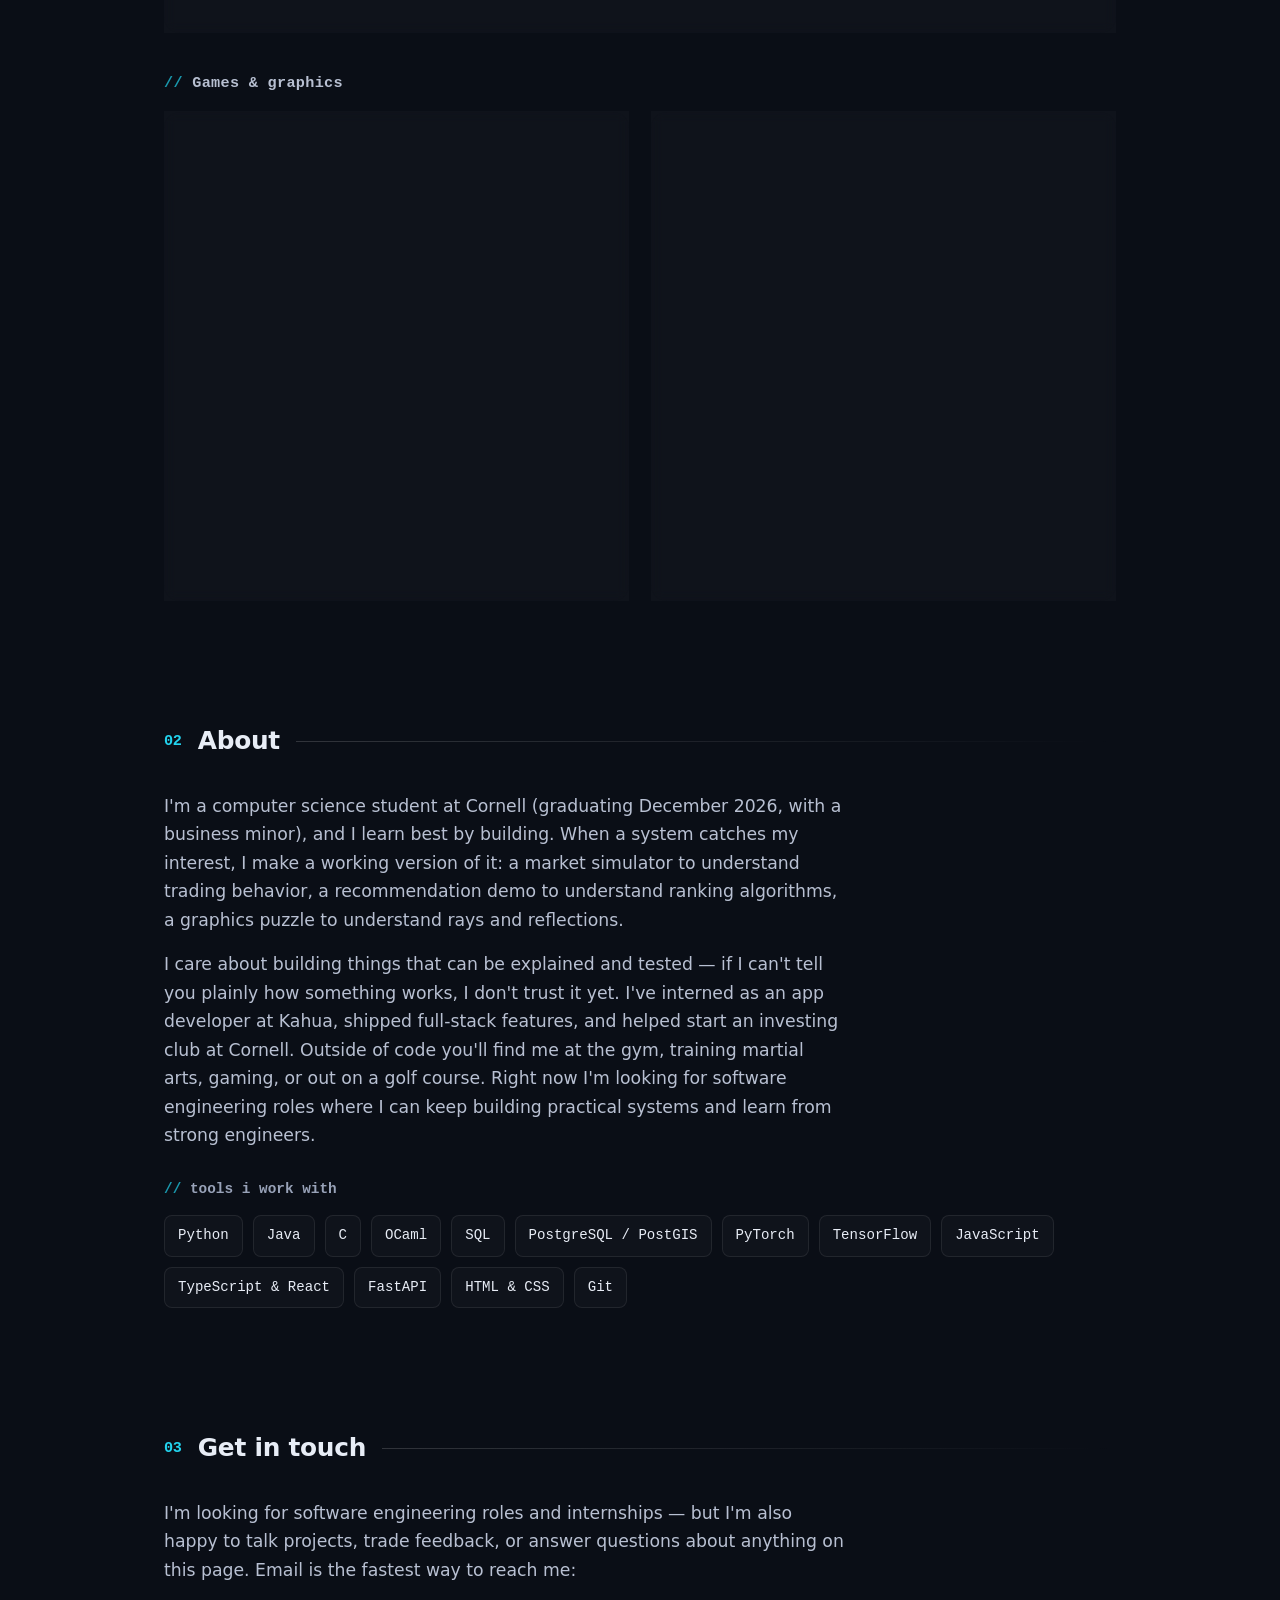
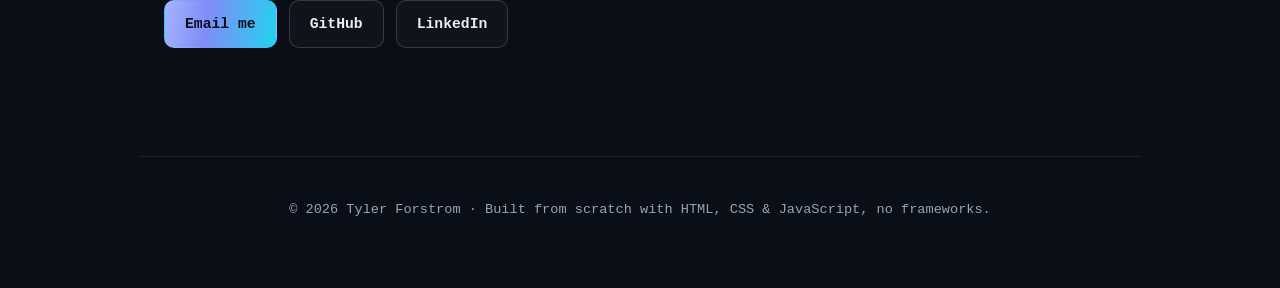
==== commit 8cd63dca: "Market Simulator card + chatbot: simulator self-audit, ~390 tests The simulator is now audited with " ====
--- a/index.html
+++ b/index.html
@@ -181,7 +181,9 @@
                 Most didn't, and I kept that result instead of burying it.
                 Volatility forecasting was the signal that held up, and the
                 simulator now feeds calibration data to my Portfolio Insight
-                Copilot.
+                Copilot. I even audit the simulator itself against known
+                empirical laws of real markets — and document where it still
+                falls short.
               </p>
               <ul class="tags">
                 <li>Python</li>
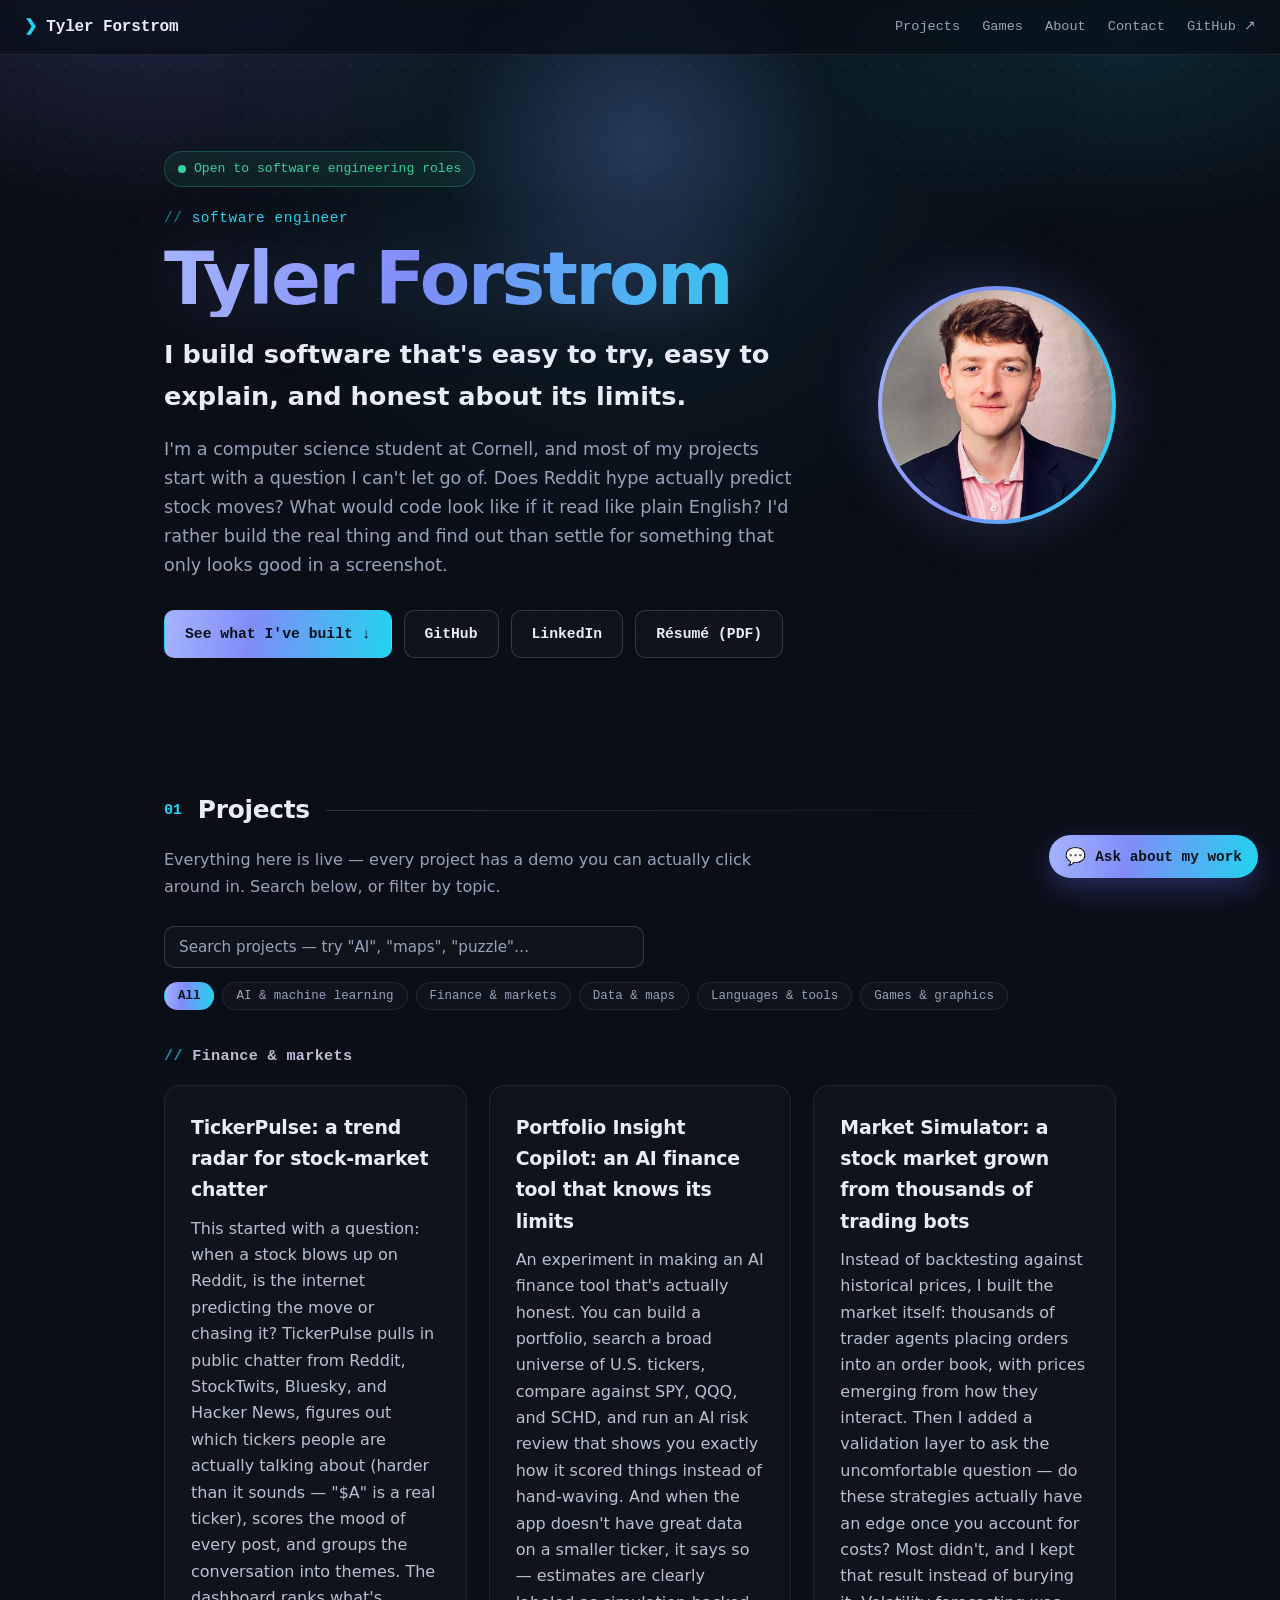
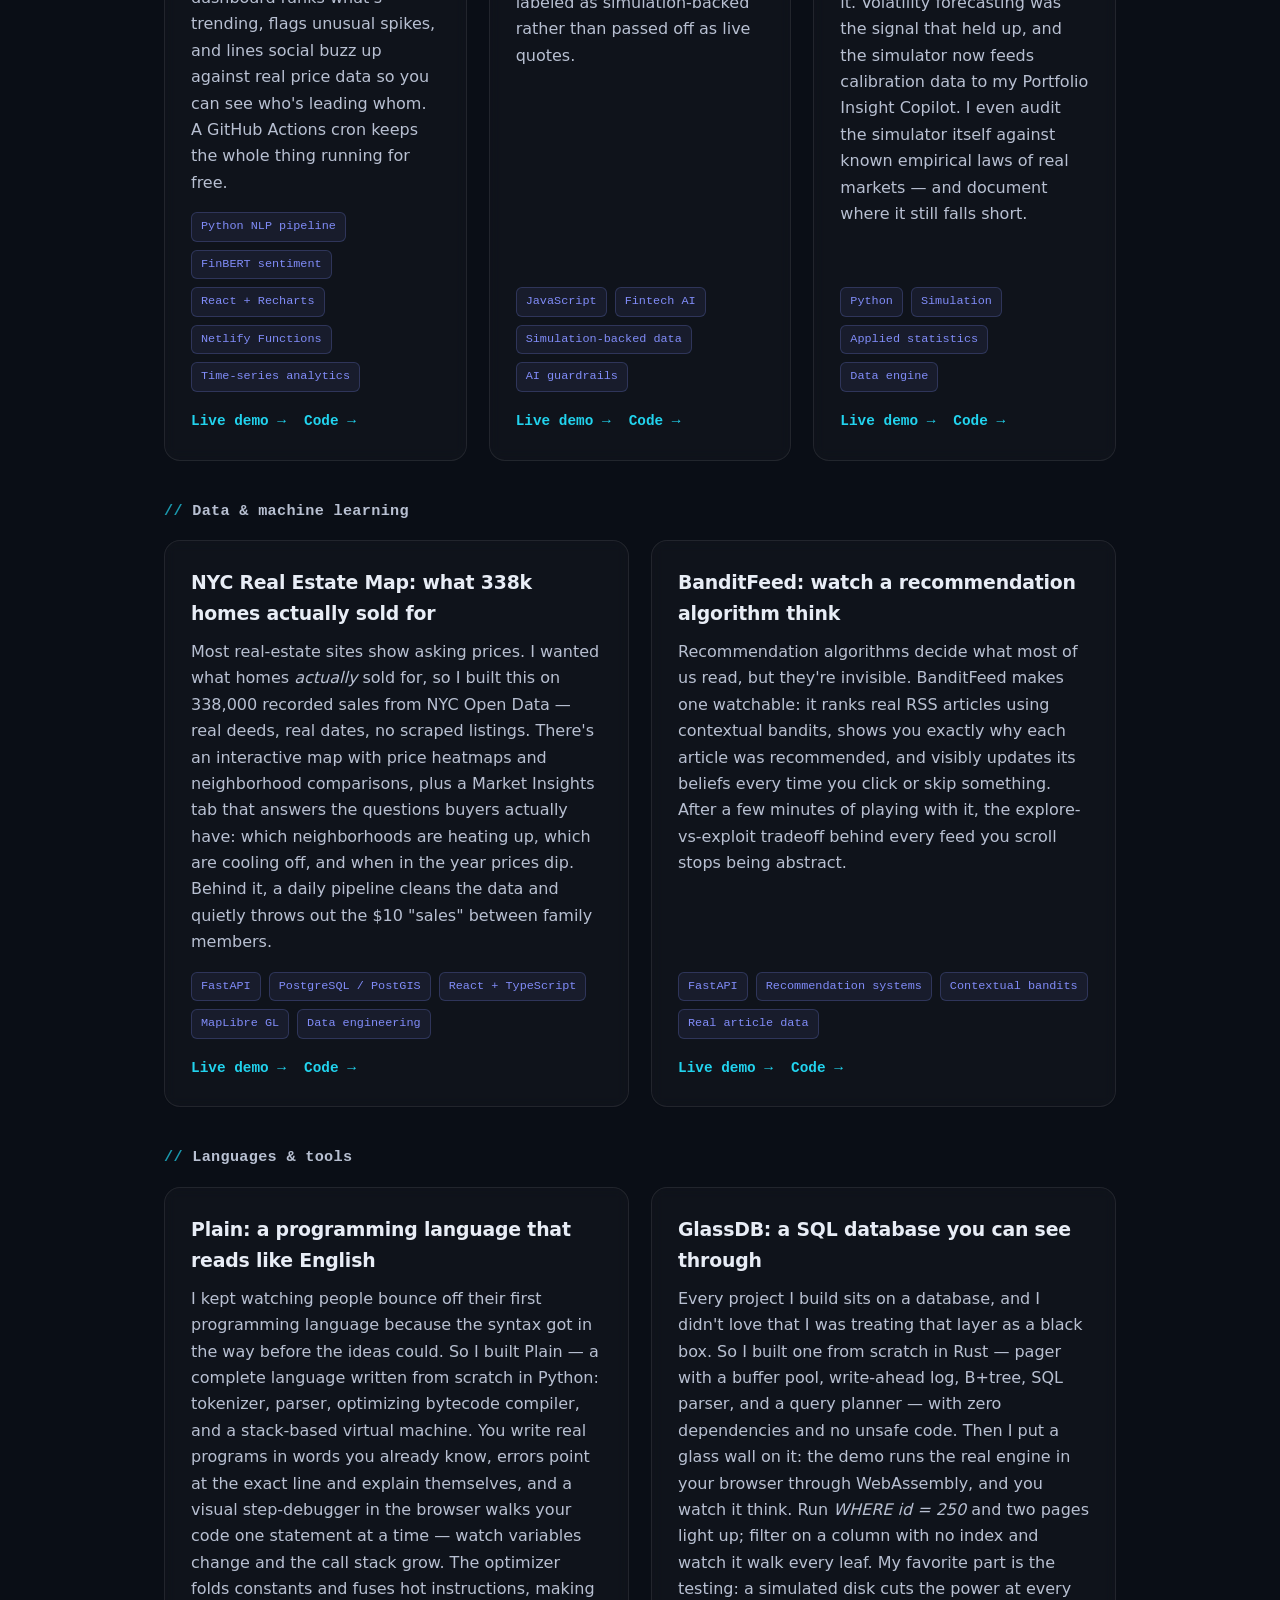
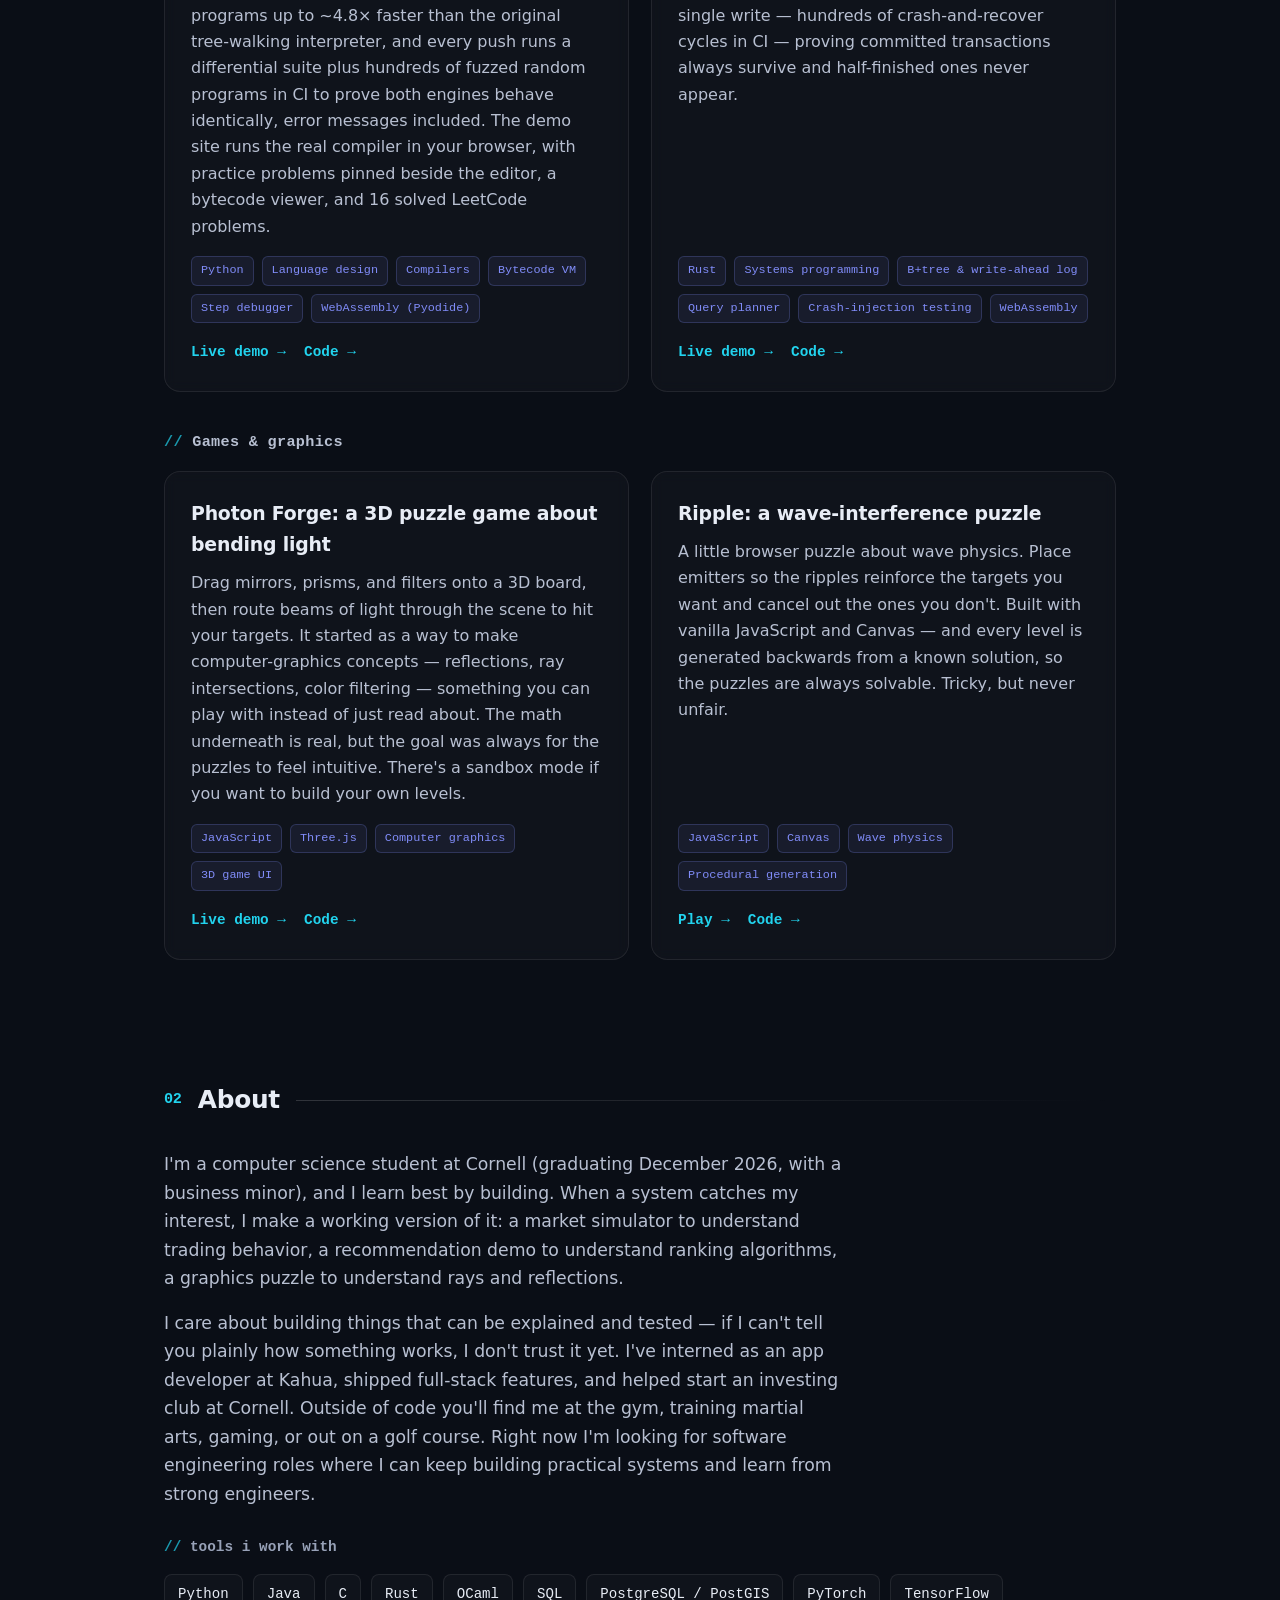
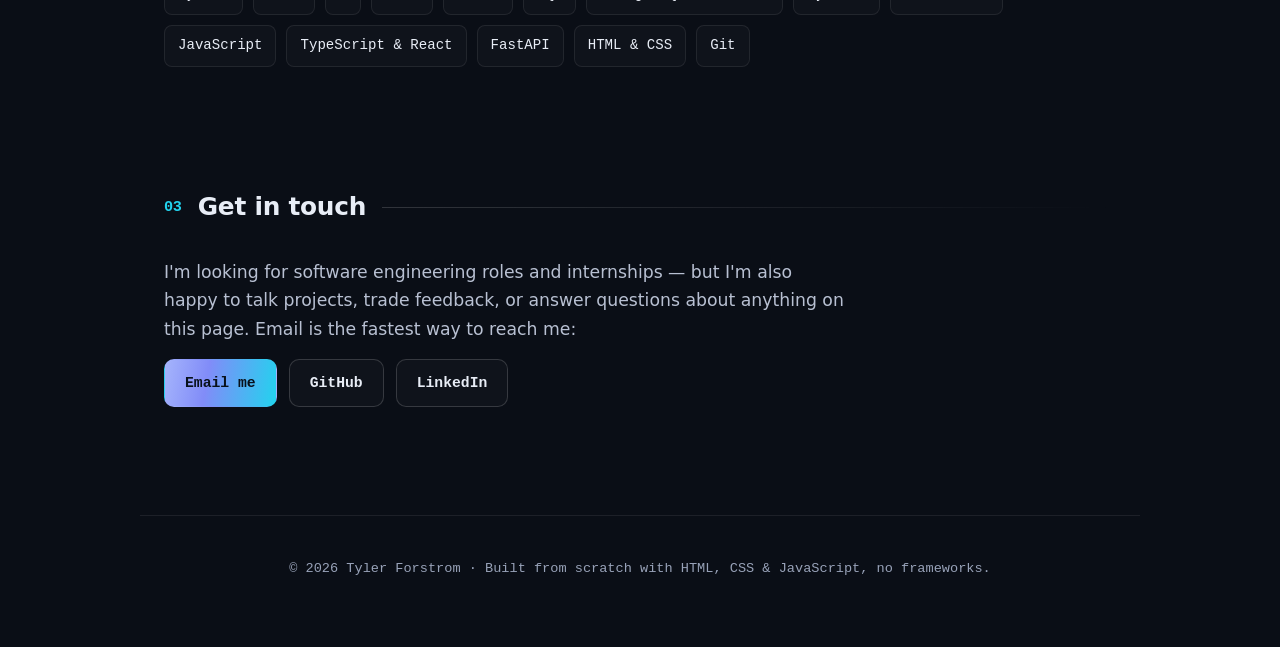
==== commit bd4ccf83: "GlassDB card + chatbot: from-scratch Rust SQL engine with a WASM demo Adds GlassDB to Languages & to" ====
--- a/index.html
+++ b/index.html
@@ -294,6 +294,38 @@
                 <a href="https://github.com/TylerJForstrom/Plain" target="_blank" rel="noopener">Code →</a>
               </div>
             </article>
+
+            <!-- GlassDB -->
+            <article class="project reveal" data-topics="languages">
+              <h3>GlassDB: a SQL database you can see through</h3>
+              <p class="project-blurb">
+                Every project I build sits on a database, and I didn't love
+                that I was treating that layer as a black box. So I built one
+                from scratch in Rust — pager with a buffer pool, write-ahead
+                log, B+tree, SQL parser, and a query planner — with zero
+                dependencies and no unsafe code. Then I put a glass wall on
+                it: the demo runs the real engine in your browser through
+                WebAssembly, and you watch it think. Run
+                <em>WHERE id = 250</em> and two pages light up; filter on a
+                column with no index and watch it walk every leaf. My favorite
+                part is the testing: a simulated disk cuts the power at every
+                single write — hundreds of crash-and-recover cycles in CI —
+                proving committed transactions always survive and
+                half-finished ones never appear.
+              </p>
+              <ul class="tags">
+                <li>Rust</li>
+                <li>Systems programming</li>
+                <li>B+tree &amp; write-ahead log</li>
+                <li>Query planner</li>
+                <li>Crash-injection testing</li>
+                <li>WebAssembly</li>
+              </ul>
+              <div class="project-links">
+                <a href="https://glassdb.netlify.app" target="_blank" rel="noopener">Live demo →</a>
+                <a href="https://github.com/TylerJForstrom/Storage" target="_blank" rel="noopener">Code →</a>
+              </div>
+            </article>
           </div>
         </div>
 
@@ -380,6 +412,7 @@
           <li>Python</li>
           <li>Java</li>
           <li>C</li>
+          <li>Rust</li>
           <li>OCaml</li>
           <li>SQL</li>
           <li>PostgreSQL / PostGIS</li>
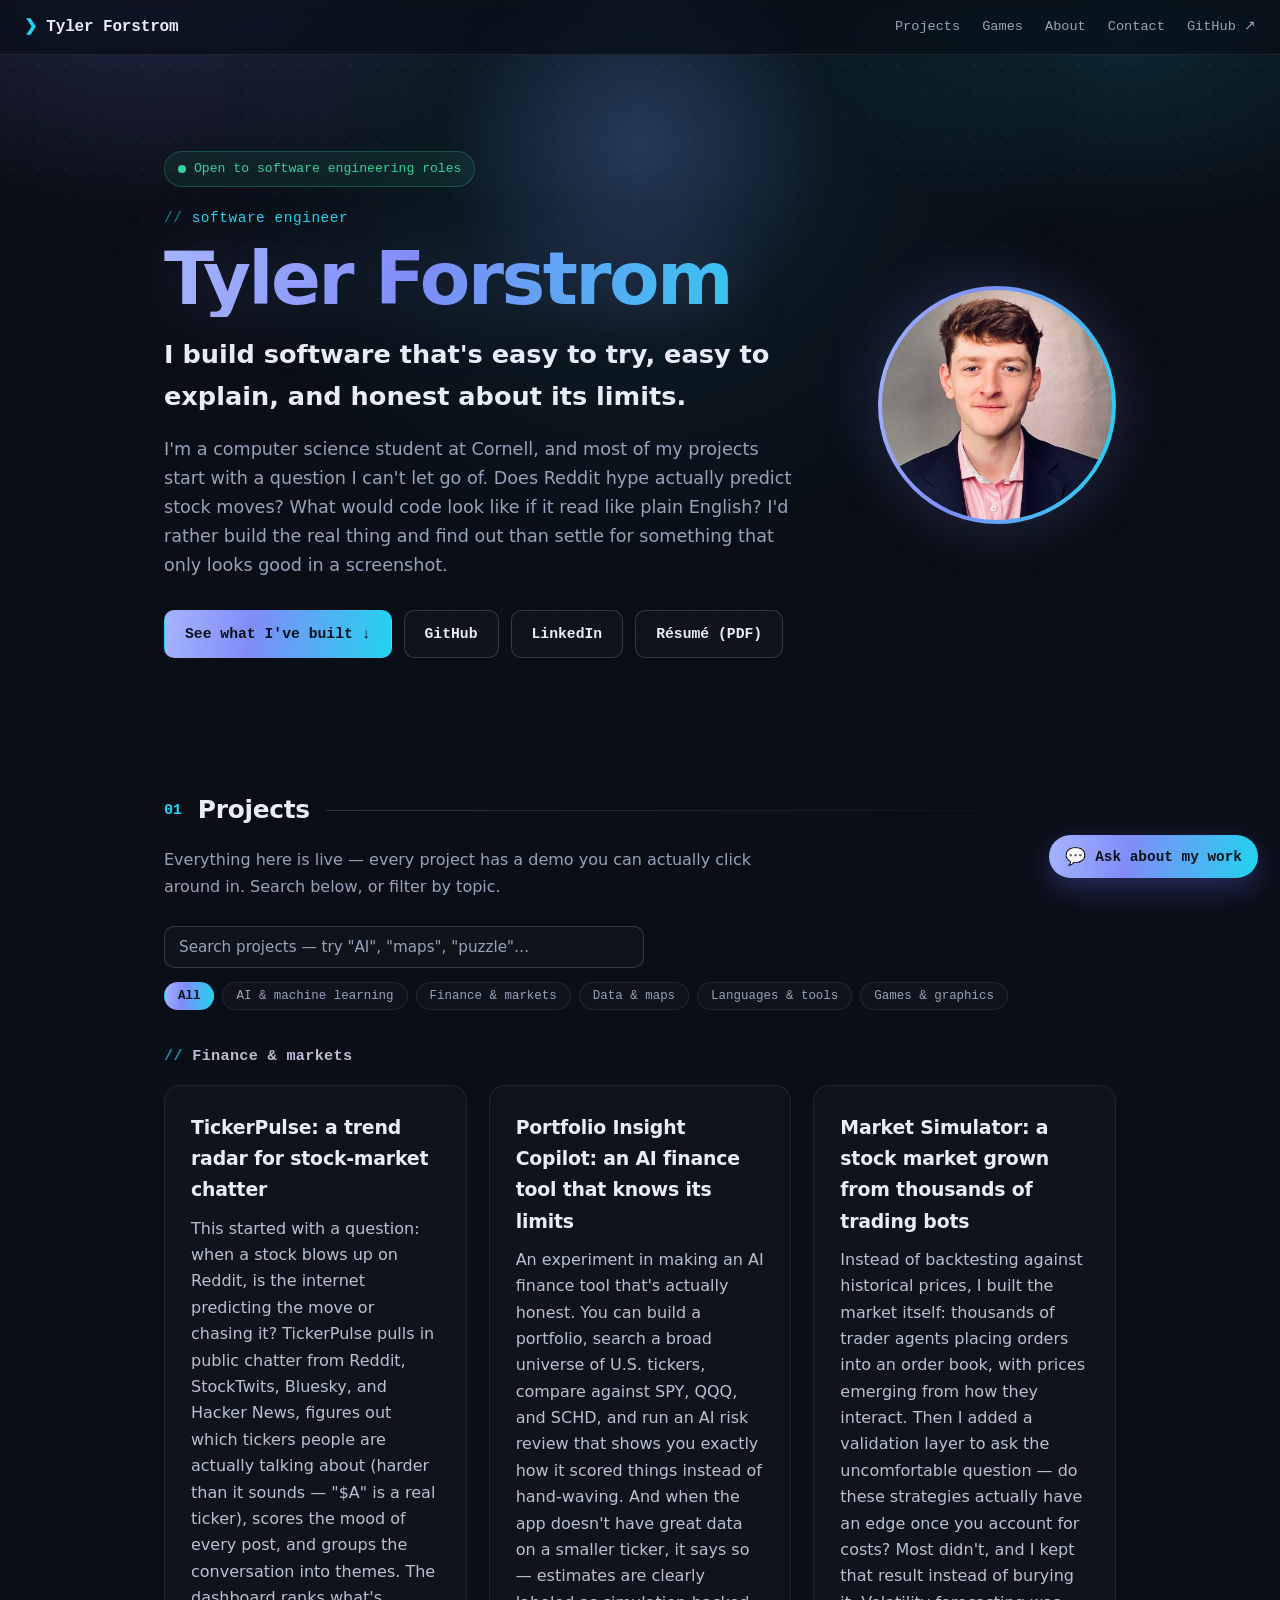
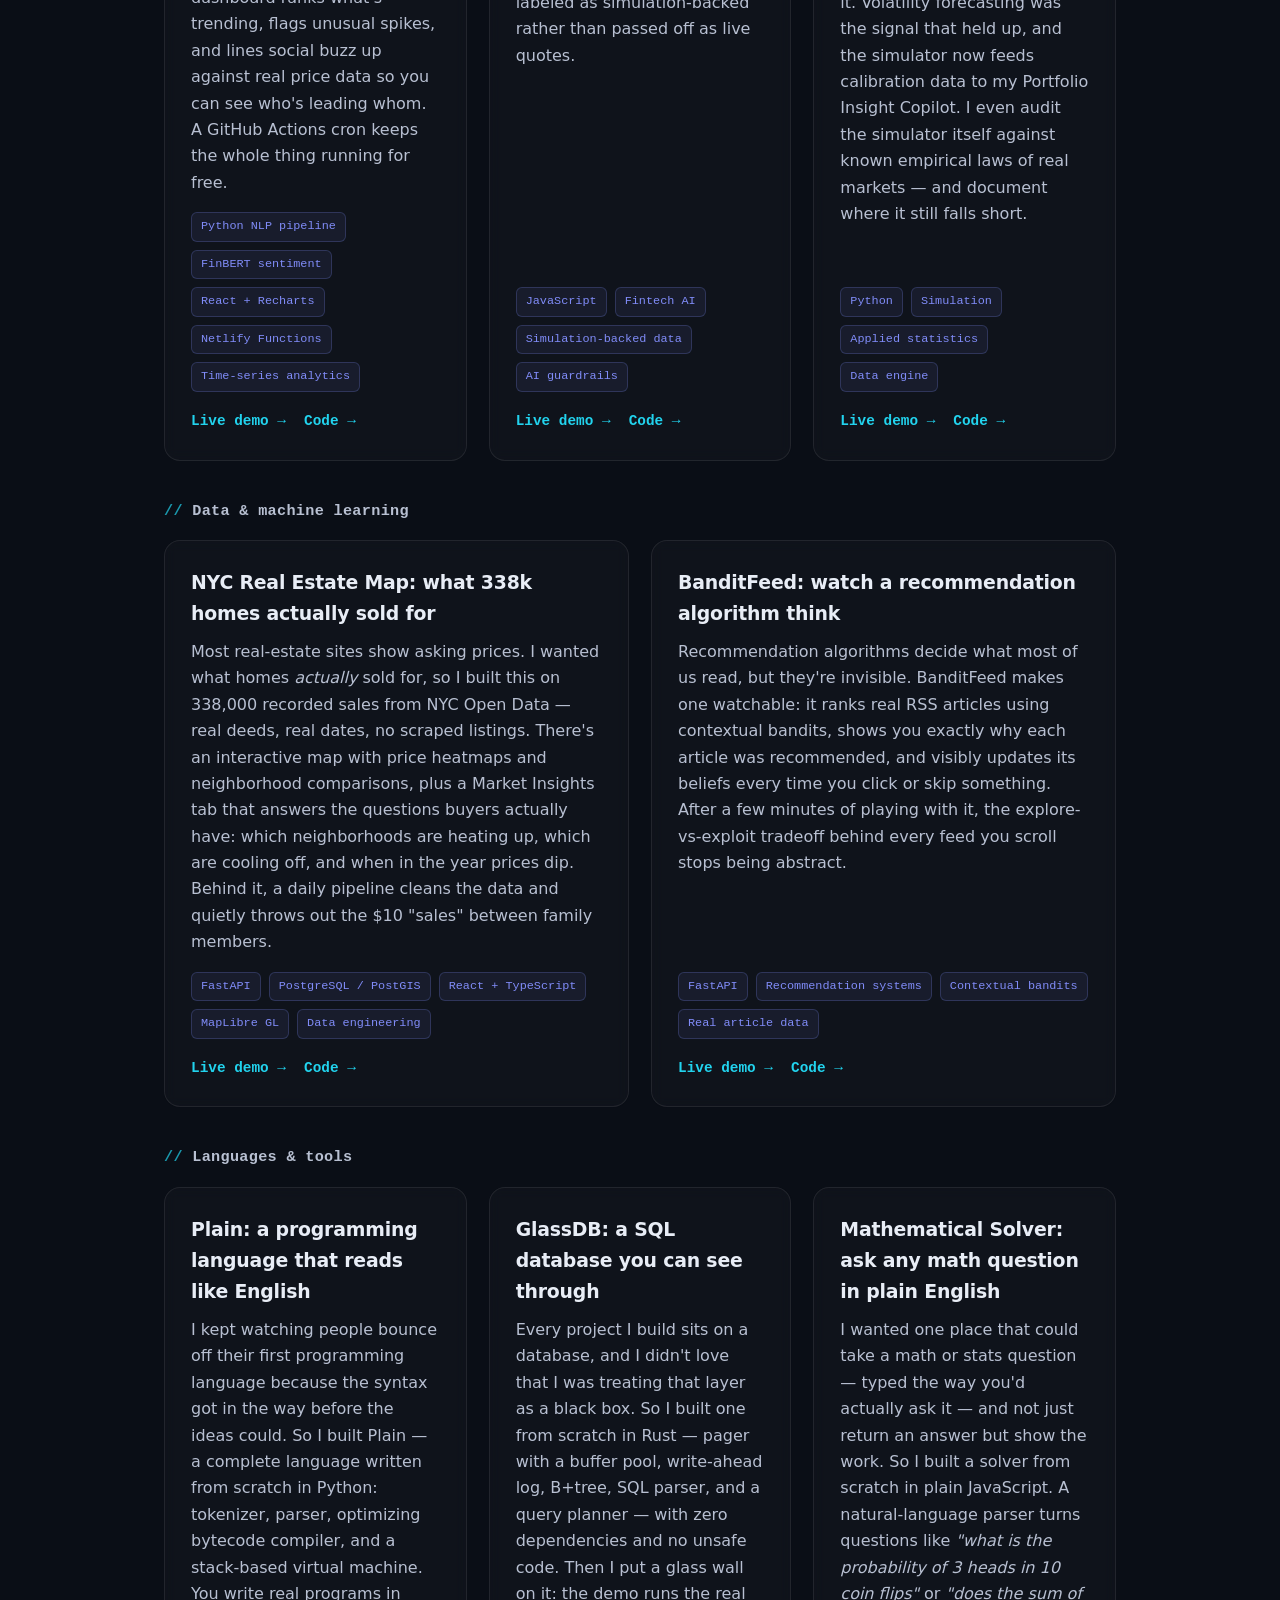
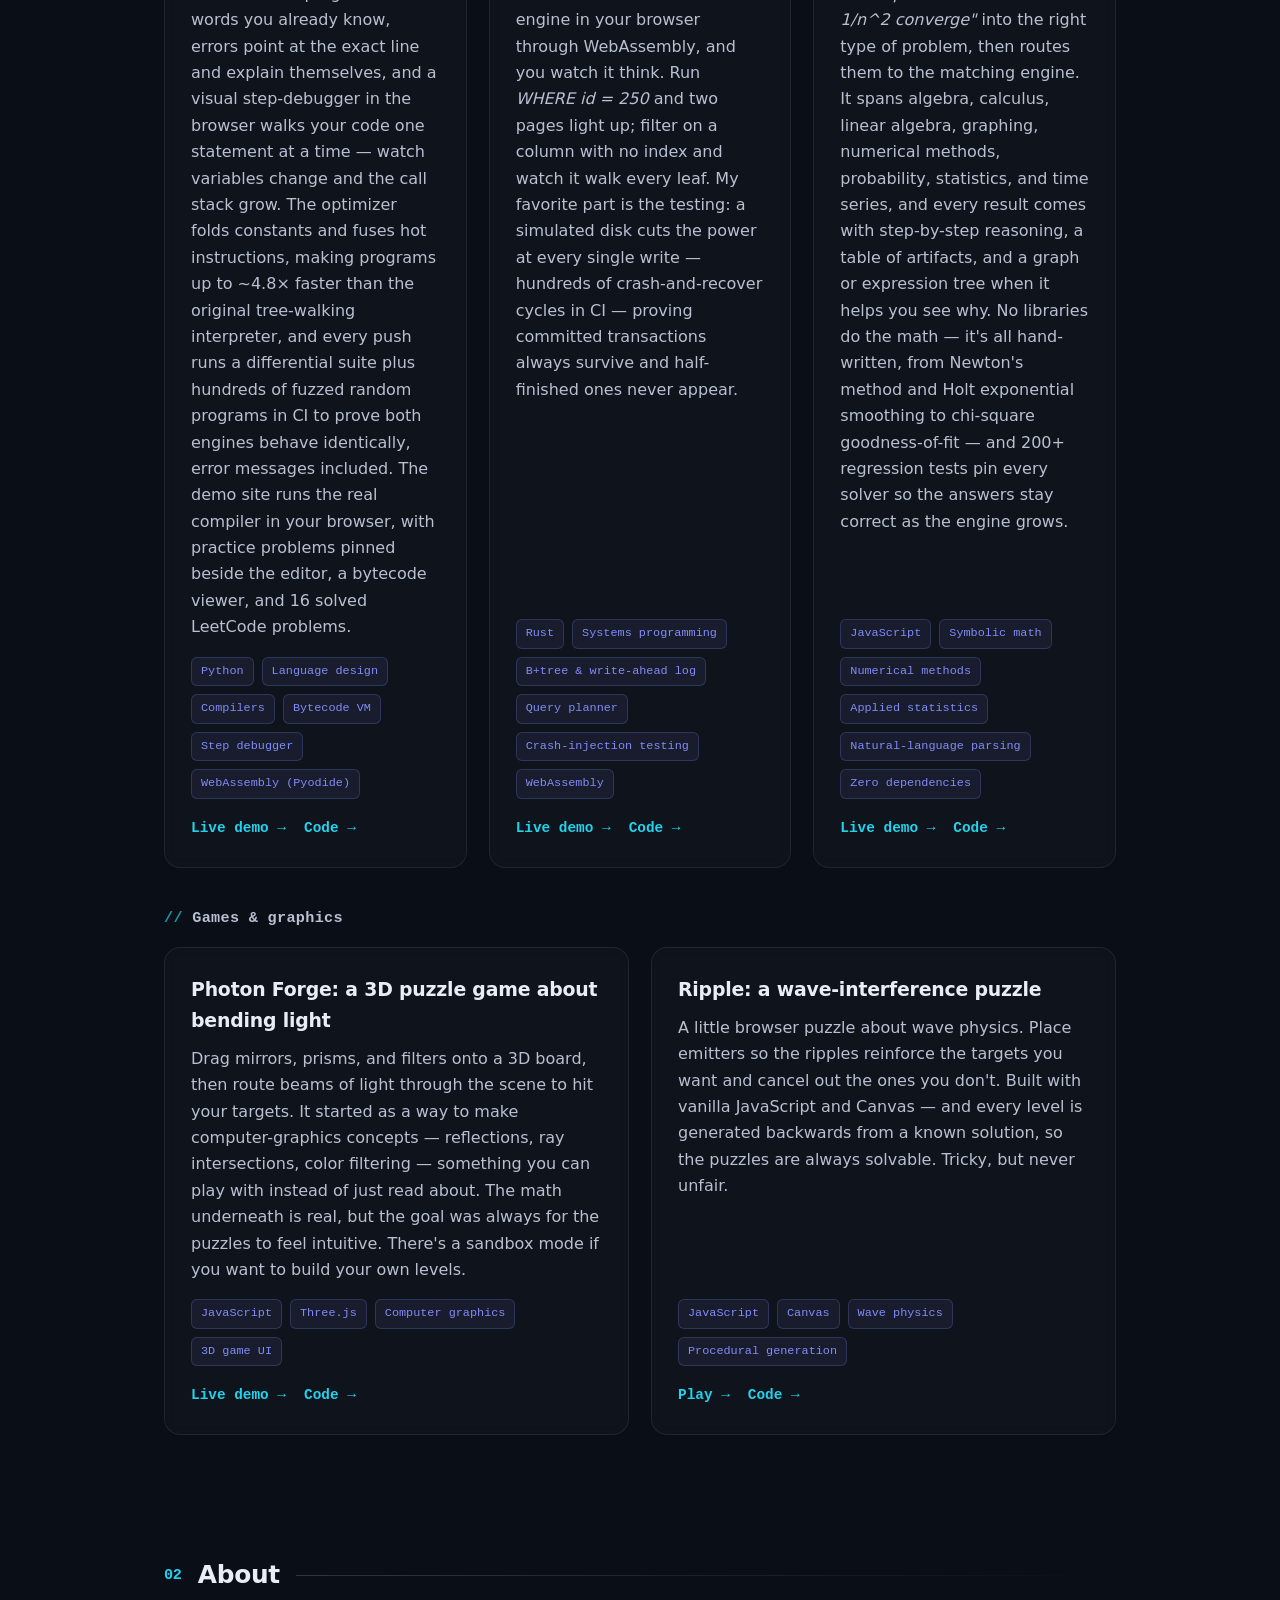
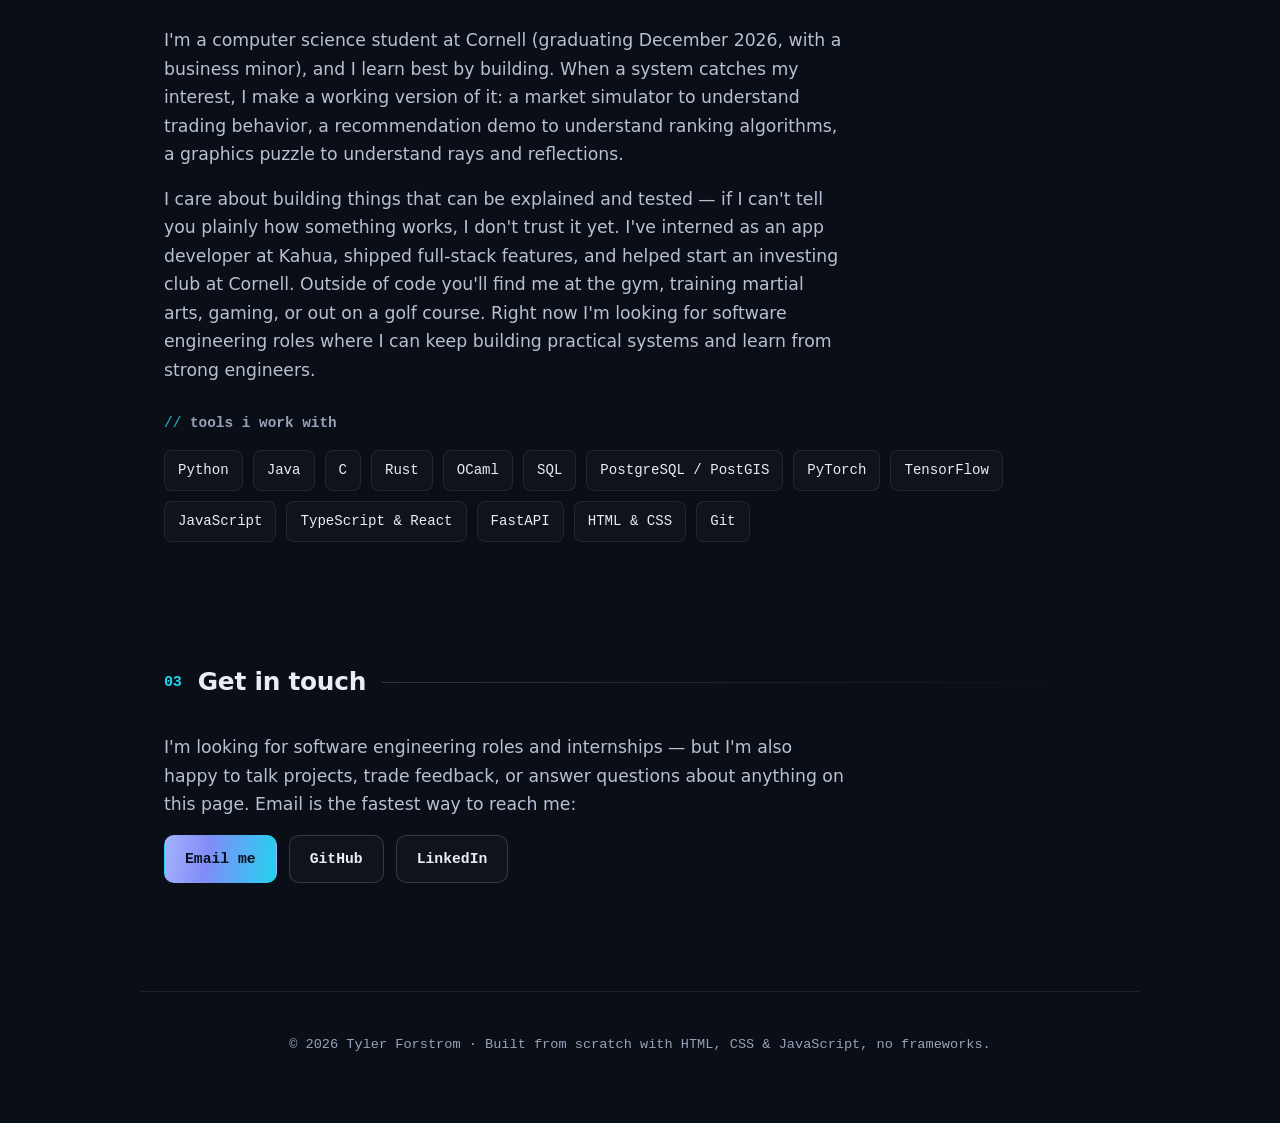
==== commit 620716b4: "Mathematical Solver card + chatbot: natural-language math & stats engine Adds the Mathematical Solve" ====
--- a/index.html
+++ b/index.html
@@ -324,6 +324,40 @@
               <div class="project-links">
                 <a href="https://glassdb.netlify.app" target="_blank" rel="noopener">Live demo →</a>
                 <a href="https://github.com/TylerJForstrom/Storage" target="_blank" rel="noopener">Code →</a>
+              </div>
+            </article>
+
+            <!-- Mathematical Solver -->
+            <article class="project reveal" data-topics="languages data">
+              <h3>Mathematical Solver: ask any math question in plain English</h3>
+              <p class="project-blurb">
+                I wanted one place that could take a math or stats question —
+                typed the way you'd actually ask it — and not just return an
+                answer but show the work. So I built a solver from scratch in
+                plain JavaScript. A natural-language parser turns questions like
+                <em>"what is the probability of 3 heads in 10 coin flips"</em> or
+                <em>"does the sum of 1/n^2 converge"</em> into the right type of
+                problem, then routes them to the matching engine. It spans
+                algebra, calculus, linear algebra, graphing, numerical methods,
+                probability, statistics, and time series, and every result comes
+                with step-by-step reasoning, a table of artifacts, and a graph or
+                expression tree when it helps you see why. No libraries do the
+                math — it's all hand-written, from Newton's method and Holt
+                exponential smoothing to chi-square goodness-of-fit — and 200+
+                regression tests pin every solver so the answers stay correct as
+                the engine grows.
+              </p>
+              <ul class="tags">
+                <li>JavaScript</li>
+                <li>Symbolic math</li>
+                <li>Numerical methods</li>
+                <li>Applied statistics</li>
+                <li>Natural-language parsing</li>
+                <li>Zero dependencies</li>
+              </ul>
+              <div class="project-links">
+                <a href="https://mathematical-solver.netlify.app" target="_blank" rel="noopener">Live demo →</a>
+                <a href="https://github.com/TylerJForstrom/Mathematical_Solver" target="_blank" rel="noopener">Code →</a>
               </div>
             </article>
           </div>
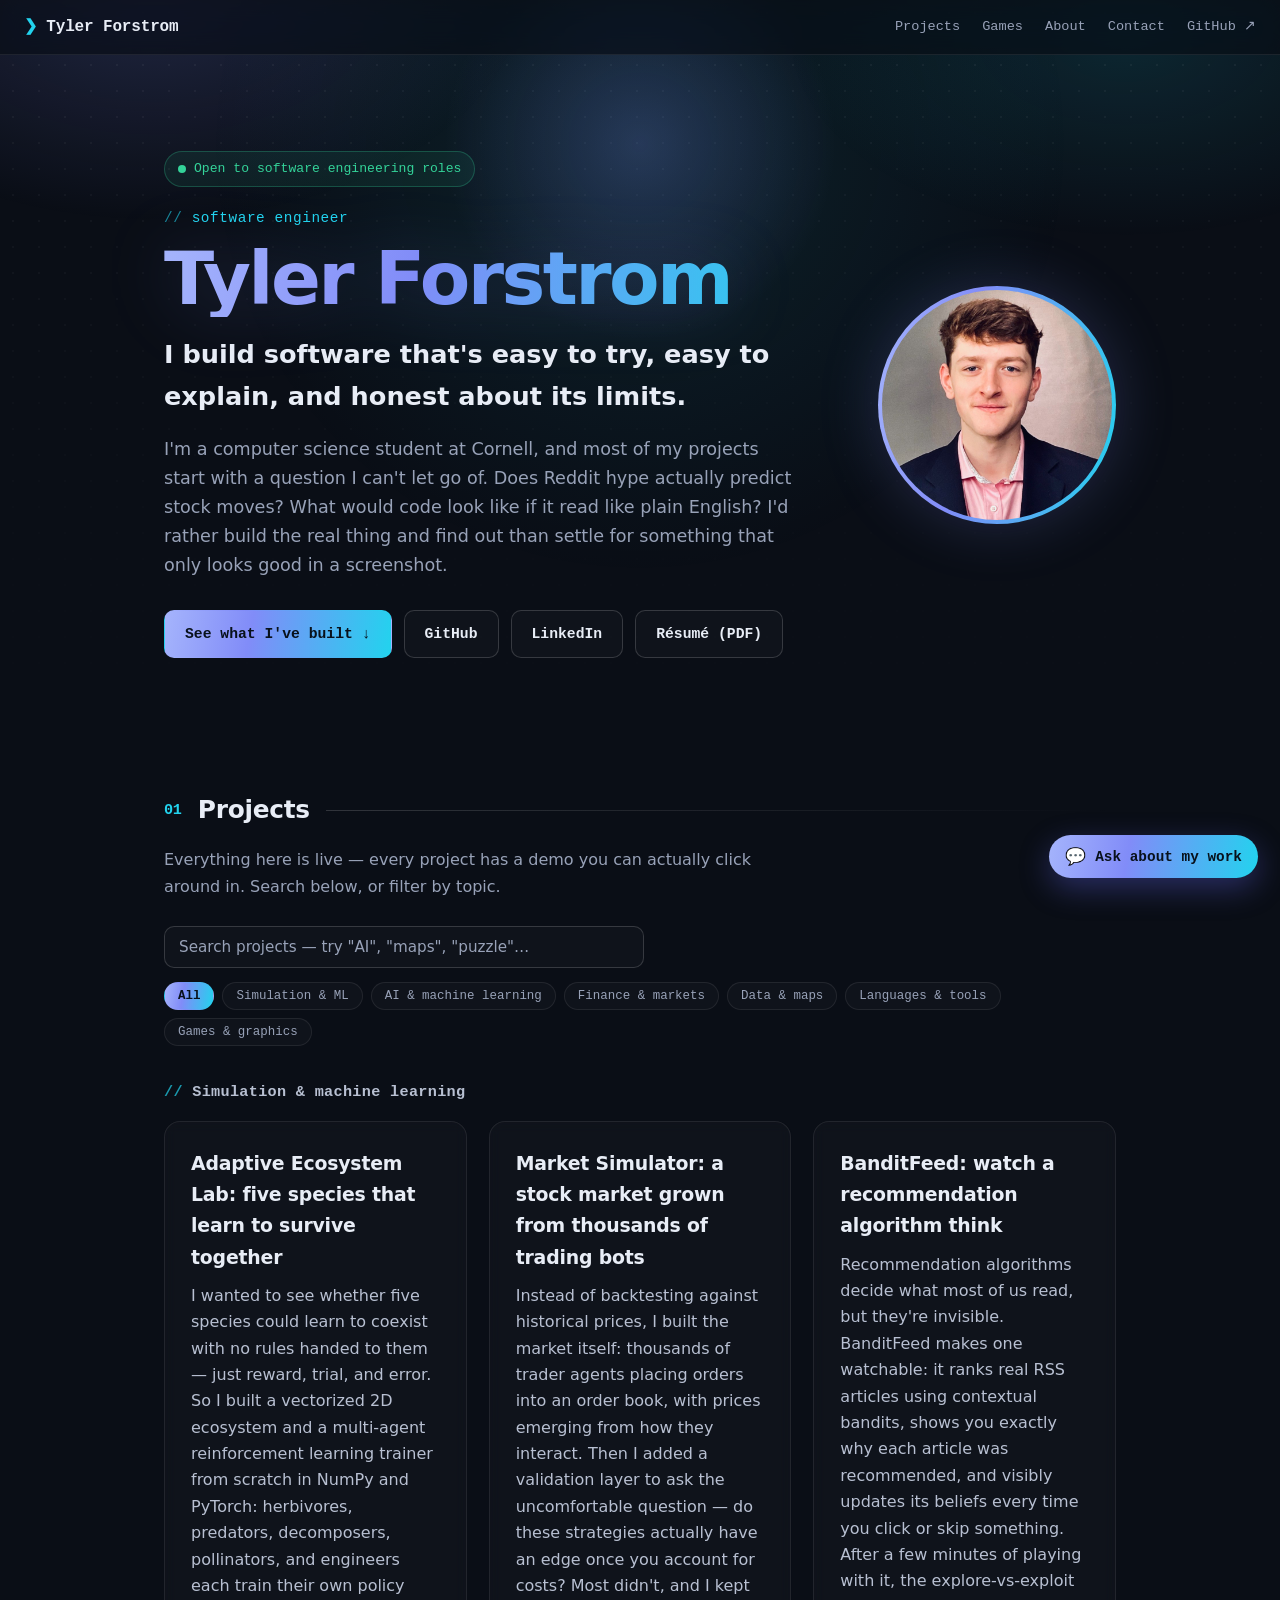
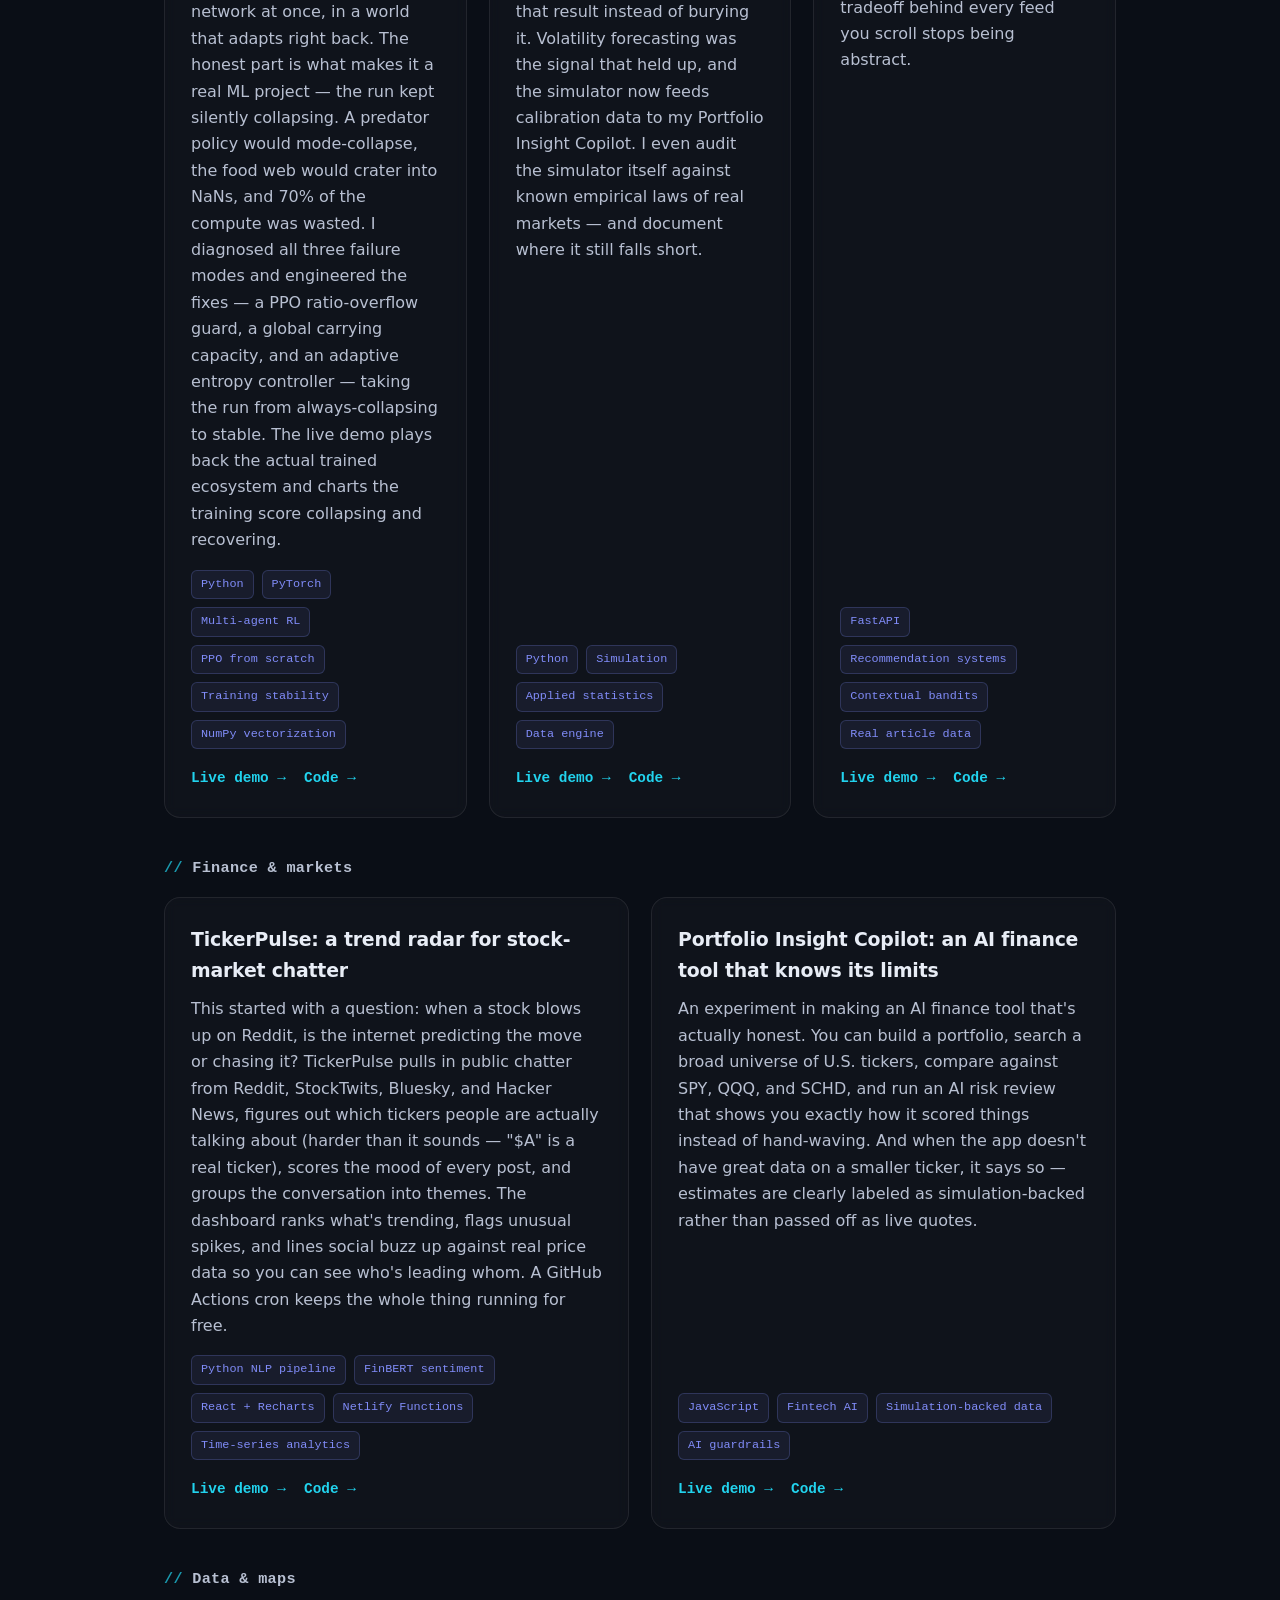
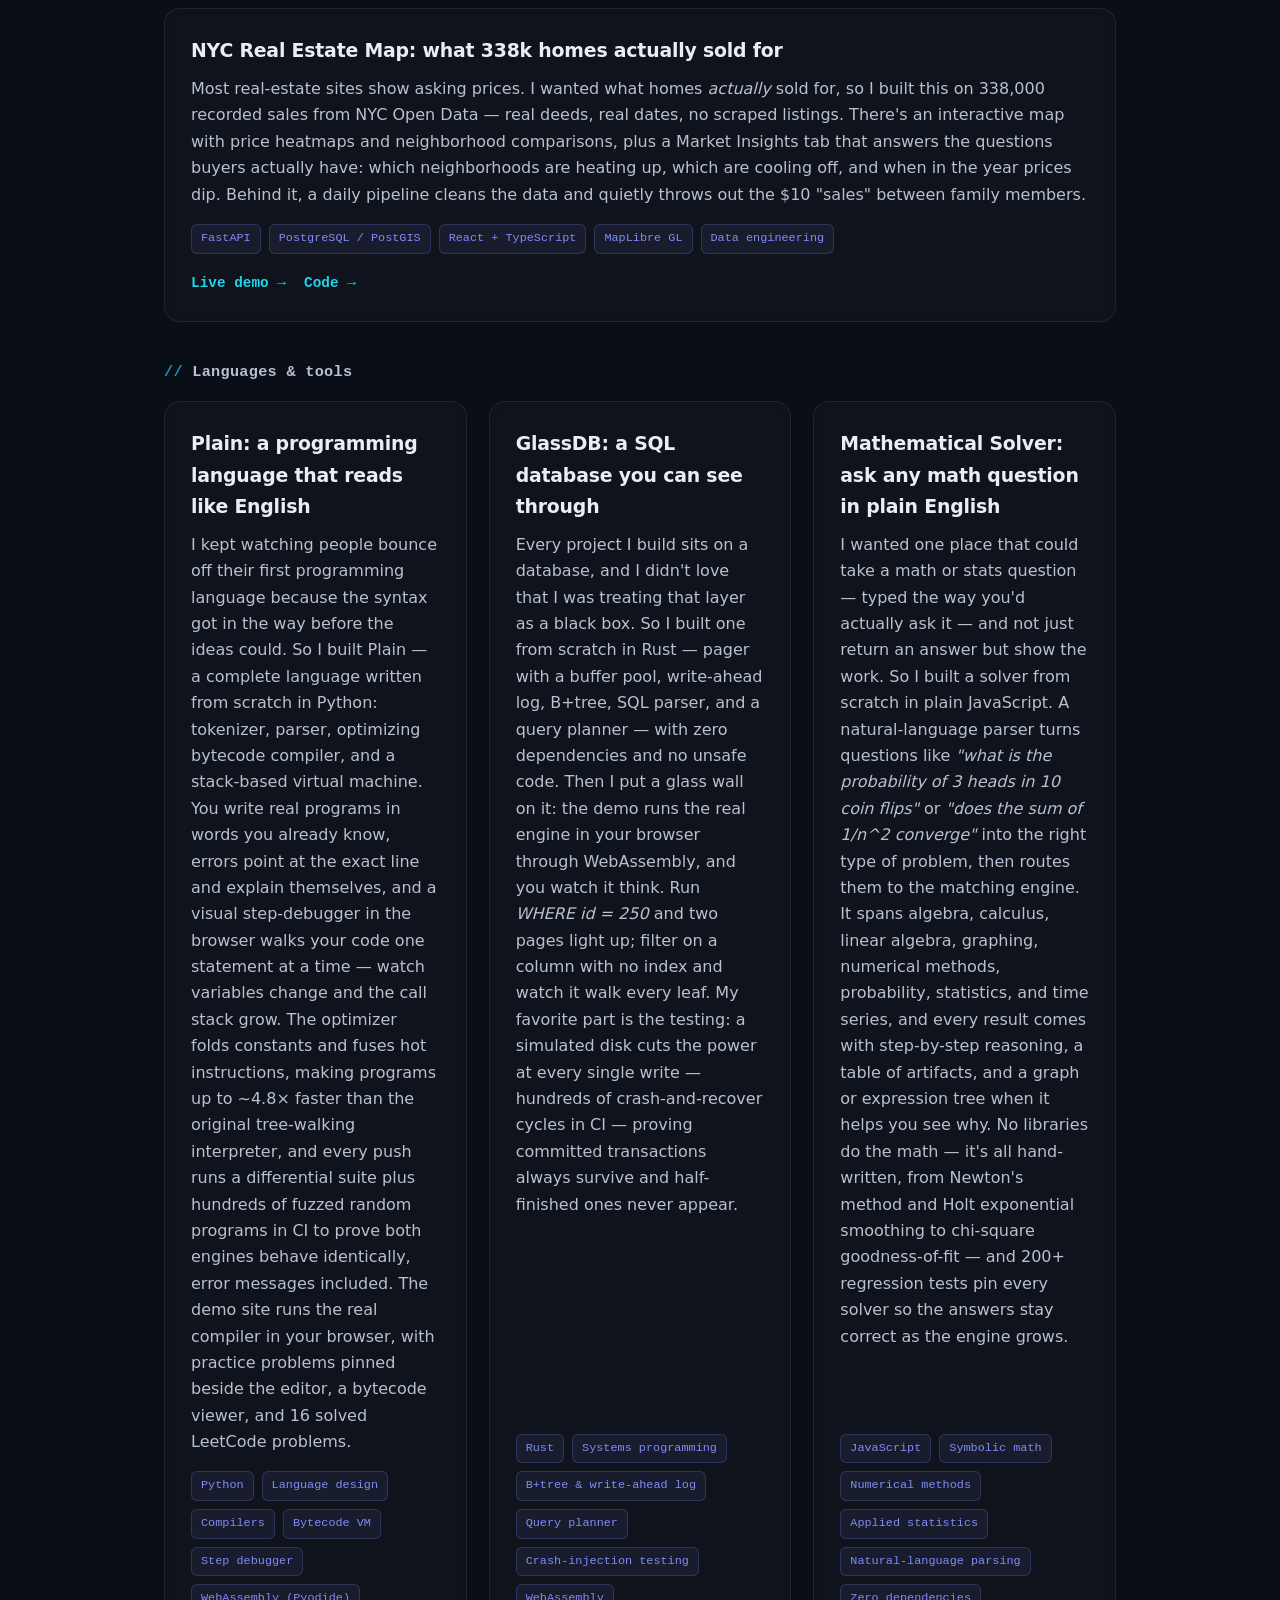
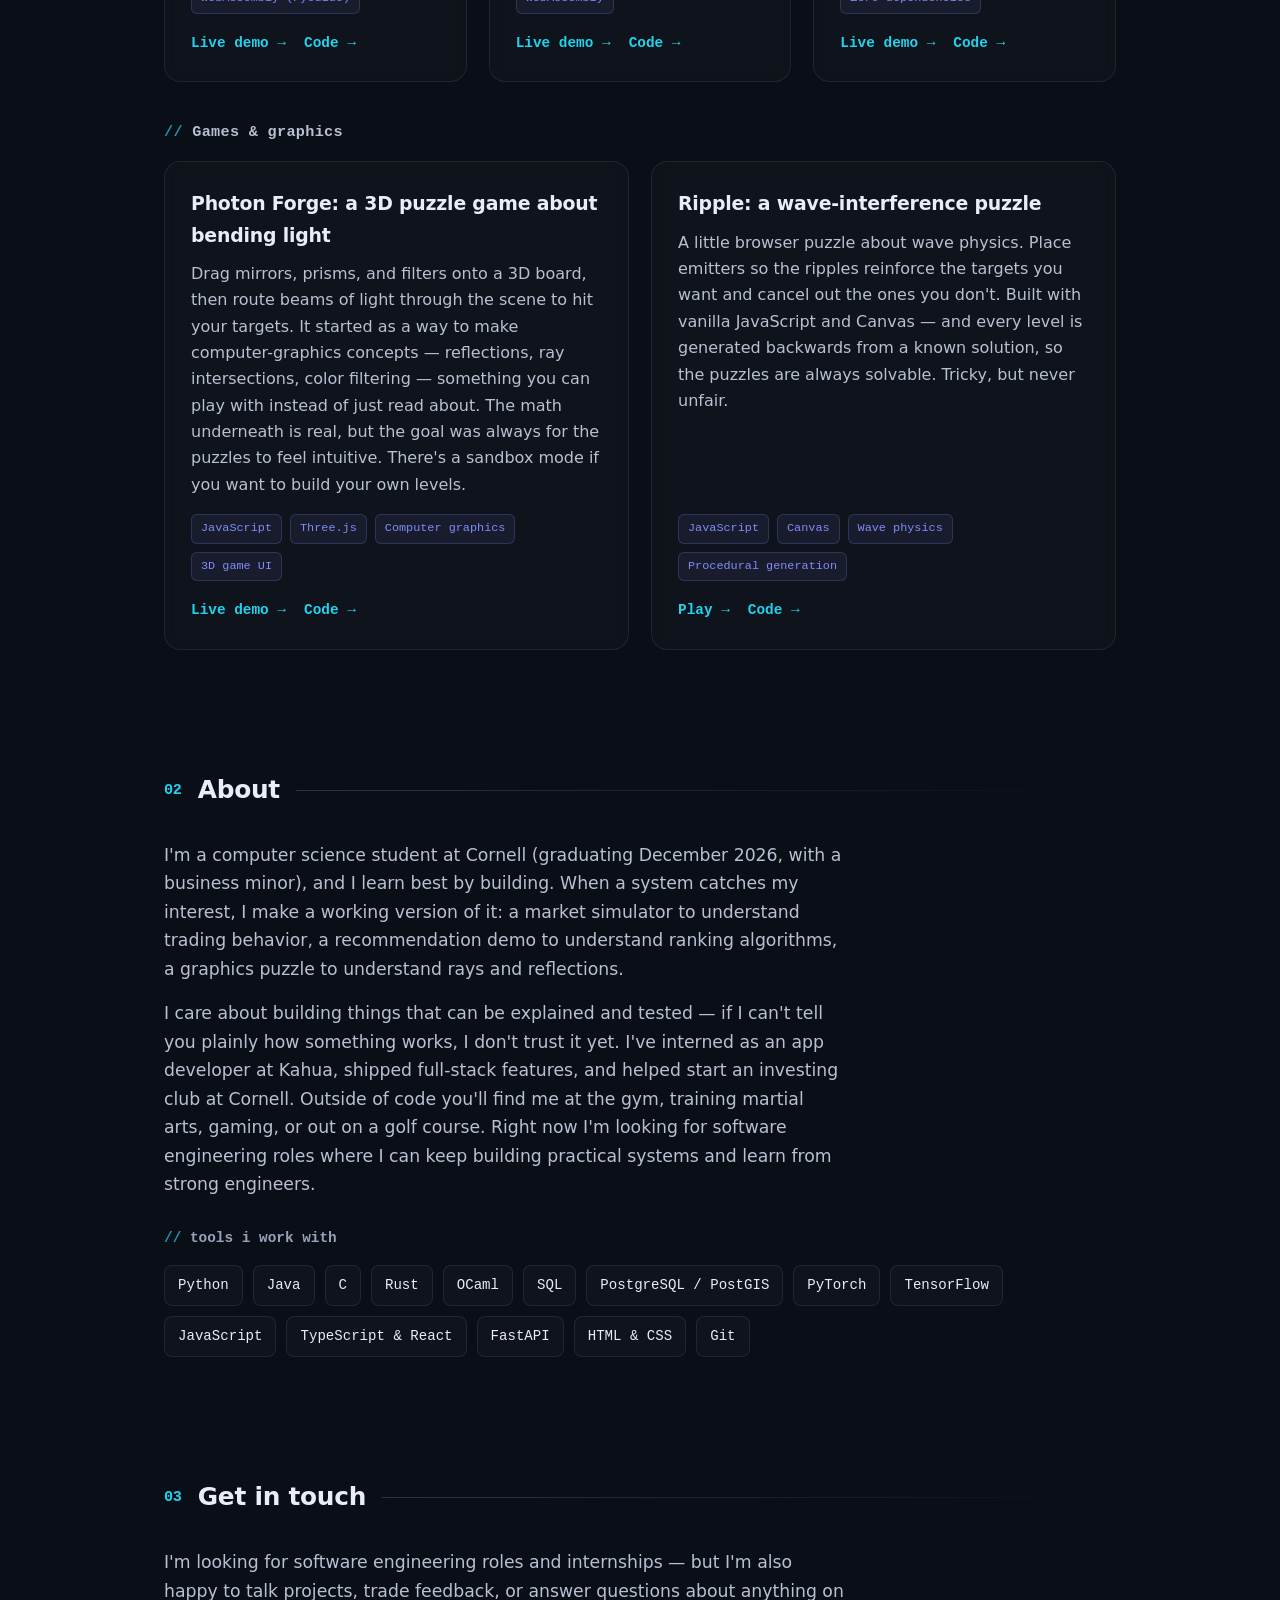
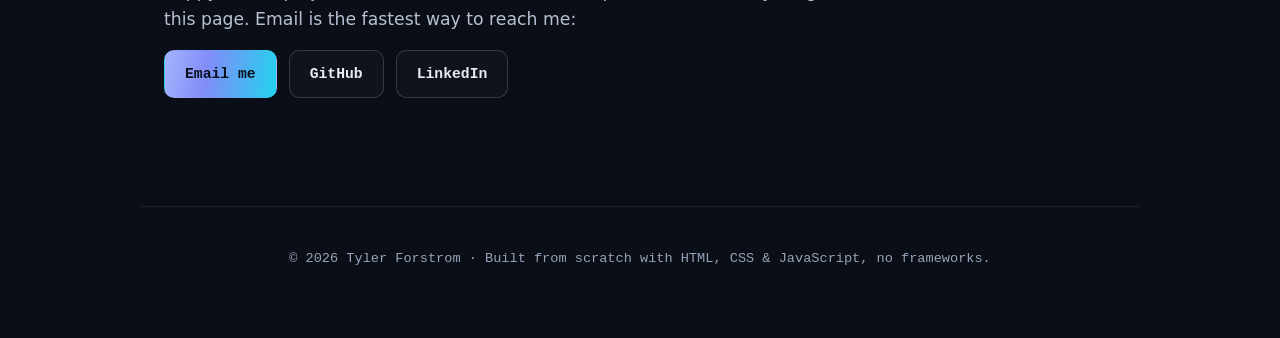
==== commit bb1da82c: "Add Simulation & ML section: Adaptive Ecosystem Lab + reorganize New "Simulation & machine learning"" ====
--- a/index.html
+++ b/index.html
@@ -105,6 +105,7 @@
           />
           <div class="filter-chips" role="group" aria-label="Filter projects by topic">
             <button type="button" class="filter-chip active" data-topic="all" aria-pressed="true">All</button>
+            <button type="button" class="filter-chip" data-topic="simulation" aria-pressed="false">Simulation &amp; ML</button>
             <button type="button" class="filter-chip" data-topic="ai" aria-pressed="false">AI &amp; machine learning</button>
             <button type="button" class="filter-chip" data-topic="finance" aria-pressed="false">Finance &amp; markets</button>
             <button type="button" class="filter-chip" data-topic="data" aria-pressed="false">Data &amp; maps</button>
@@ -113,64 +114,46 @@
           </div>
         </div>
 
-        <!-- Finance & markets -->
+        <!-- Simulation & machine learning -->
         <div class="project-group">
-          <h3 class="group-title">Finance &amp; markets</h3>
+          <h3 class="group-title">Simulation &amp; machine learning</h3>
           <div class="work-grid">
-            <!-- TickerPulse -->
-            <article class="project reveal" data-topics="ai finance data">
-              <h3>TickerPulse: a trend radar for stock-market chatter</h3>
-              <p class="project-blurb">
-                This started with a question: when a stock blows up on Reddit, is
-                the internet predicting the move or chasing it? TickerPulse pulls
-                in public chatter from Reddit, StockTwits, Bluesky, and Hacker
-                News, figures out which tickers people are actually talking about
-                (harder than it sounds — "$A" is a real ticker), scores the mood
-                of every post, and groups the conversation into themes. The
-                dashboard ranks what's trending, flags unusual spikes, and lines
-                social buzz up against real price data so you can see who's
-                leading whom. A GitHub Actions cron keeps the whole thing running
-                for free.
-              </p>
-              <ul class="tags">
-                <li>Python NLP pipeline</li>
-                <li>FinBERT sentiment</li>
-                <li>React + Recharts</li>
-                <li>Netlify Functions</li>
-                <li>Time-series analytics</li>
-              </ul>
-              <div class="project-links">
-                <a href="https://tickerpulse-demo.netlify.app" target="_blank" rel="noopener">Live demo →</a>
-                <a href="https://github.com/TylerJForstrom/TickerPulse" target="_blank" rel="noopener">Code →</a>
-              </div>
-            </article>
-
-            <!-- Portfolio Insight Copilot -->
-            <article class="project reveal" data-topics="ai finance">
-              <h3>Portfolio Insight Copilot: an AI finance tool that knows its limits</h3>
-              <p class="project-blurb">
-                An experiment in making an AI finance tool that's actually honest.
-                You can build a portfolio, search a broad universe of U.S.
-                tickers, compare against SPY, QQQ, and SCHD, and run an AI risk
-                review that shows you exactly how it scored things instead of
-                hand-waving. And when the app doesn't have great data on a
-                smaller ticker, it says so — estimates are clearly labeled as
-                simulation-backed rather than passed off as live quotes.
-              </p>
-              <ul class="tags">
-                <li>JavaScript</li>
-                <li>Fintech AI</li>
-                <li>Simulation-backed data</li>
-                <li>AI guardrails</li>
-              </ul>
-              <div class="project-links">
-                <a href="https://portfolio-insight-tyler.netlify.app" target="_blank" rel="noopener">Live demo →</a>
-                <a href="https://github.com/TylerJForstrom/Portfolio-Insight-Copilot" target="_blank" rel="noopener">Code →</a>
+            <!-- Adaptive Ecosystem Lab -->
+            <article class="project reveal" data-topics="simulation ai">
+              <h3>Adaptive Ecosystem Lab: five species that learn to survive together</h3>
+              <p class="project-blurb">
+                I wanted to see whether five species could learn to coexist with
+                no rules handed to them — just reward, trial, and error. So I
+                built a vectorized 2D ecosystem and a multi-agent reinforcement
+                learning trainer from scratch in NumPy and PyTorch: herbivores,
+                predators, decomposers, pollinators, and engineers each train
+                their own policy network at once, in a world that adapts right
+                back. The honest part is what makes it a real ML project — the
+                run kept silently collapsing. A predator policy would
+                mode-collapse, the food web would crater into NaNs, and 70% of
+                the compute was wasted. I diagnosed all three failure modes and
+                engineered the fixes — a PPO ratio-overflow guard, a global
+                carrying capacity, and an adaptive entropy controller — taking
+                the run from always-collapsing to stable. The live demo plays
+                back the actual trained ecosystem and charts the training score
+                collapsing and recovering.
+              </p>
+              <ul class="tags">
+                <li>Python</li>
+                <li>PyTorch</li>
+                <li>Multi-agent RL</li>
+                <li>PPO from scratch</li>
+                <li>Training stability</li>
+                <li>NumPy vectorization</li>
+              </ul>
+              <div class="project-links">
+                <a href="https://adaptive-ecosystem.netlify.app" target="_blank" rel="noopener">Live demo →</a>
+                <a href="https://github.com/TylerJForstrom/EvolutionSim" target="_blank" rel="noopener">Code →</a>
               </div>
             </article>
 
             <!-- Agent-based market simulator -->
-            <article class="project reveal" data-topics="finance data">
+            <article class="project reveal" data-topics="simulation finance data">
               <h3>Market Simulator: a stock market grown from thousands of trading bots</h3>
               <p class="project-blurb">
                 Instead of backtesting against historical prices, I built the
@@ -196,12 +179,94 @@
                 <a href="https://github.com/TylerJForstrom/Stock-Market-Sim" target="_blank" rel="noopener">Code →</a>
               </div>
             </article>
-          </div>
-        </div>
-
-        <!-- Data & machine learning -->
+
+            <!-- BanditFeed -->
+            <article class="project reveal" data-topics="simulation ai data">
+              <h3>BanditFeed: watch a recommendation algorithm think</h3>
+              <p class="project-blurb">
+                Recommendation algorithms decide what most of us read, but
+                they're invisible. BanditFeed makes one watchable: it ranks real
+                RSS articles using contextual bandits, shows you exactly why each
+                article was recommended, and visibly updates its beliefs every
+                time you click or skip something. After a few minutes of playing
+                with it, the explore-vs-exploit tradeoff behind every feed you
+                scroll stops being abstract.
+              </p>
+              <ul class="tags">
+                <li>FastAPI</li>
+                <li>Recommendation systems</li>
+                <li>Contextual bandits</li>
+                <li>Real article data</li>
+              </ul>
+              <div class="project-links">
+                <a href="https://banditfeed.netlify.app" target="_blank" rel="noopener">Live demo &rarr;</a>
+                <a href="https://github.com/TylerJForstrom/BanditFeed" target="_blank" rel="noopener">Code &rarr;</a>
+              </div>
+            </article>
+          </div>
+        </div>
+
+        <!-- Finance & markets -->
         <div class="project-group">
-          <h3 class="group-title">Data &amp; machine learning</h3>
+          <h3 class="group-title">Finance &amp; markets</h3>
+          <div class="work-grid">
+            <!-- TickerPulse -->
+            <article class="project reveal" data-topics="ai finance data">
+              <h3>TickerPulse: a trend radar for stock-market chatter</h3>
+              <p class="project-blurb">
+                This started with a question: when a stock blows up on Reddit, is
+                the internet predicting the move or chasing it? TickerPulse pulls
+                in public chatter from Reddit, StockTwits, Bluesky, and Hacker
+                News, figures out which tickers people are actually talking about
+                (harder than it sounds — "$A" is a real ticker), scores the mood
+                of every post, and groups the conversation into themes. The
+                dashboard ranks what's trending, flags unusual spikes, and lines
+                social buzz up against real price data so you can see who's
+                leading whom. A GitHub Actions cron keeps the whole thing running
+                for free.
+              </p>
+              <ul class="tags">
+                <li>Python NLP pipeline</li>
+                <li>FinBERT sentiment</li>
+                <li>React + Recharts</li>
+                <li>Netlify Functions</li>
+                <li>Time-series analytics</li>
+              </ul>
+              <div class="project-links">
+                <a href="https://tickerpulse-demo.netlify.app" target="_blank" rel="noopener">Live demo →</a>
+                <a href="https://github.com/TylerJForstrom/TickerPulse" target="_blank" rel="noopener">Code →</a>
+              </div>
+            </article>
+
+            <!-- Portfolio Insight Copilot -->
+            <article class="project reveal" data-topics="ai finance">
+              <h3>Portfolio Insight Copilot: an AI finance tool that knows its limits</h3>
+              <p class="project-blurb">
+                An experiment in making an AI finance tool that's actually honest.
+                You can build a portfolio, search a broad universe of U.S.
+                tickers, compare against SPY, QQQ, and SCHD, and run an AI risk
+                review that shows you exactly how it scored things instead of
+                hand-waving. And when the app doesn't have great data on a
+                smaller ticker, it says so — estimates are clearly labeled as
+                simulation-backed rather than passed off as live quotes.
+              </p>
+              <ul class="tags">
+                <li>JavaScript</li>
+                <li>Fintech AI</li>
+                <li>Simulation-backed data</li>
+                <li>AI guardrails</li>
+              </ul>
+              <div class="project-links">
+                <a href="https://portfolio-insight-tyler.netlify.app" target="_blank" rel="noopener">Live demo →</a>
+                <a href="https://github.com/TylerJForstrom/Portfolio-Insight-Copilot" target="_blank" rel="noopener">Code →</a>
+              </div>
+            </article>
+          </div>
+        </div>
+
+        <!-- Data & maps -->
+        <div class="project-group">
+          <h3 class="group-title">Data &amp; maps</h3>
           <div class="work-grid">
             <!-- NYC Real Estate Map -->
             <article class="project reveal" data-topics="data">
@@ -227,30 +292,6 @@
               <div class="project-links">
                 <a href="https://nycrealestatemap.netlify.app" target="_blank" rel="noopener">Live demo →</a>
                 <a href="https://github.com/TylerJForstrom/NYCRealEstateMap" target="_blank" rel="noopener">Code →</a>
-              </div>
-            </article>
-
-            <!-- BanditFeed -->
-            <article class="project reveal" data-topics="ai data">
-              <h3>BanditFeed: watch a recommendation algorithm think</h3>
-              <p class="project-blurb">
-                Recommendation algorithms decide what most of us read, but
-                they're invisible. BanditFeed makes one watchable: it ranks real
-                RSS articles using contextual bandits, shows you exactly why each
-                article was recommended, and visibly updates its beliefs every
-                time you click or skip something. After a few minutes of playing
-                with it, the explore-vs-exploit tradeoff behind every feed you
-                scroll stops being abstract.
-              </p>
-              <ul class="tags">
-                <li>FastAPI</li>
-                <li>Recommendation systems</li>
-                <li>Contextual bandits</li>
-                <li>Real article data</li>
-              </ul>
-              <div class="project-links">
-                <a href="https://banditfeed.netlify.app" target="_blank" rel="noopener">Live demo &rarr;</a>
-                <a href="https://github.com/TylerJForstrom/BanditFeed" target="_blank" rel="noopener">Code &rarr;</a>
               </div>
             </article>
           </div>
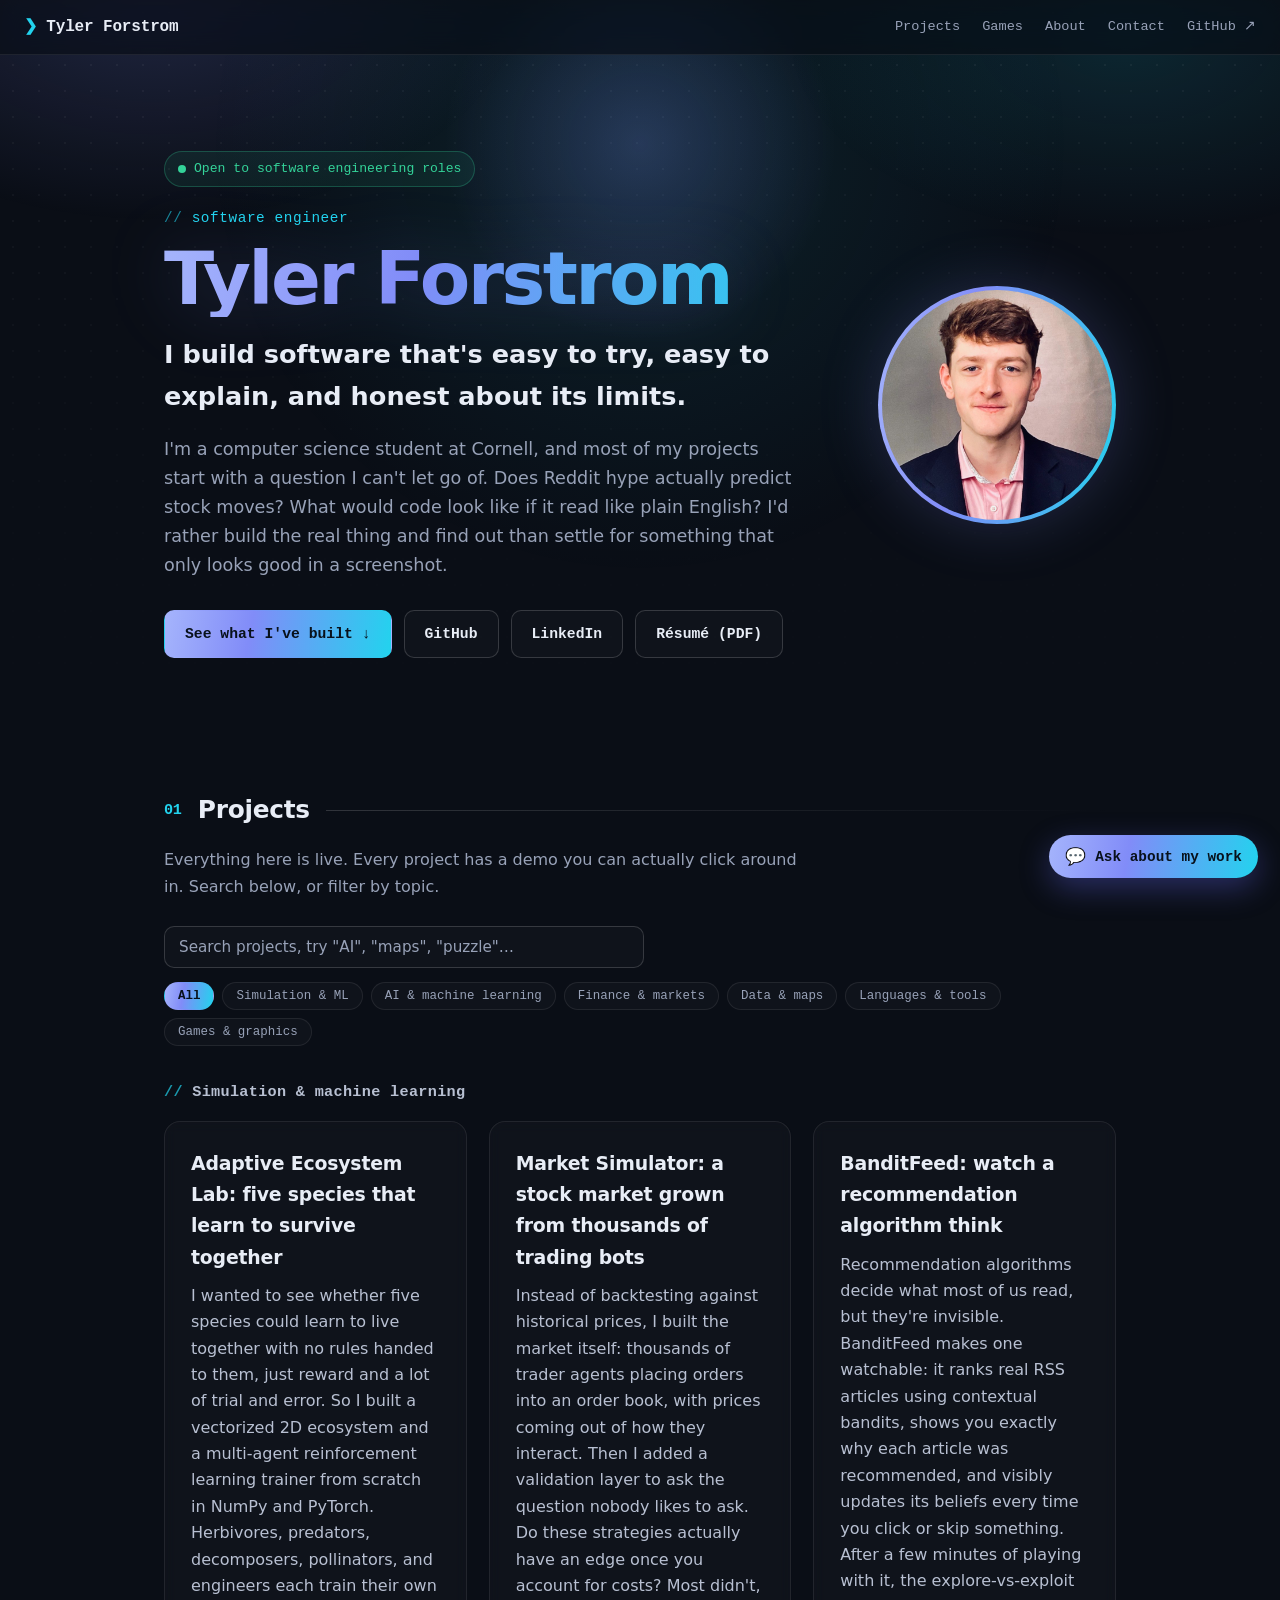
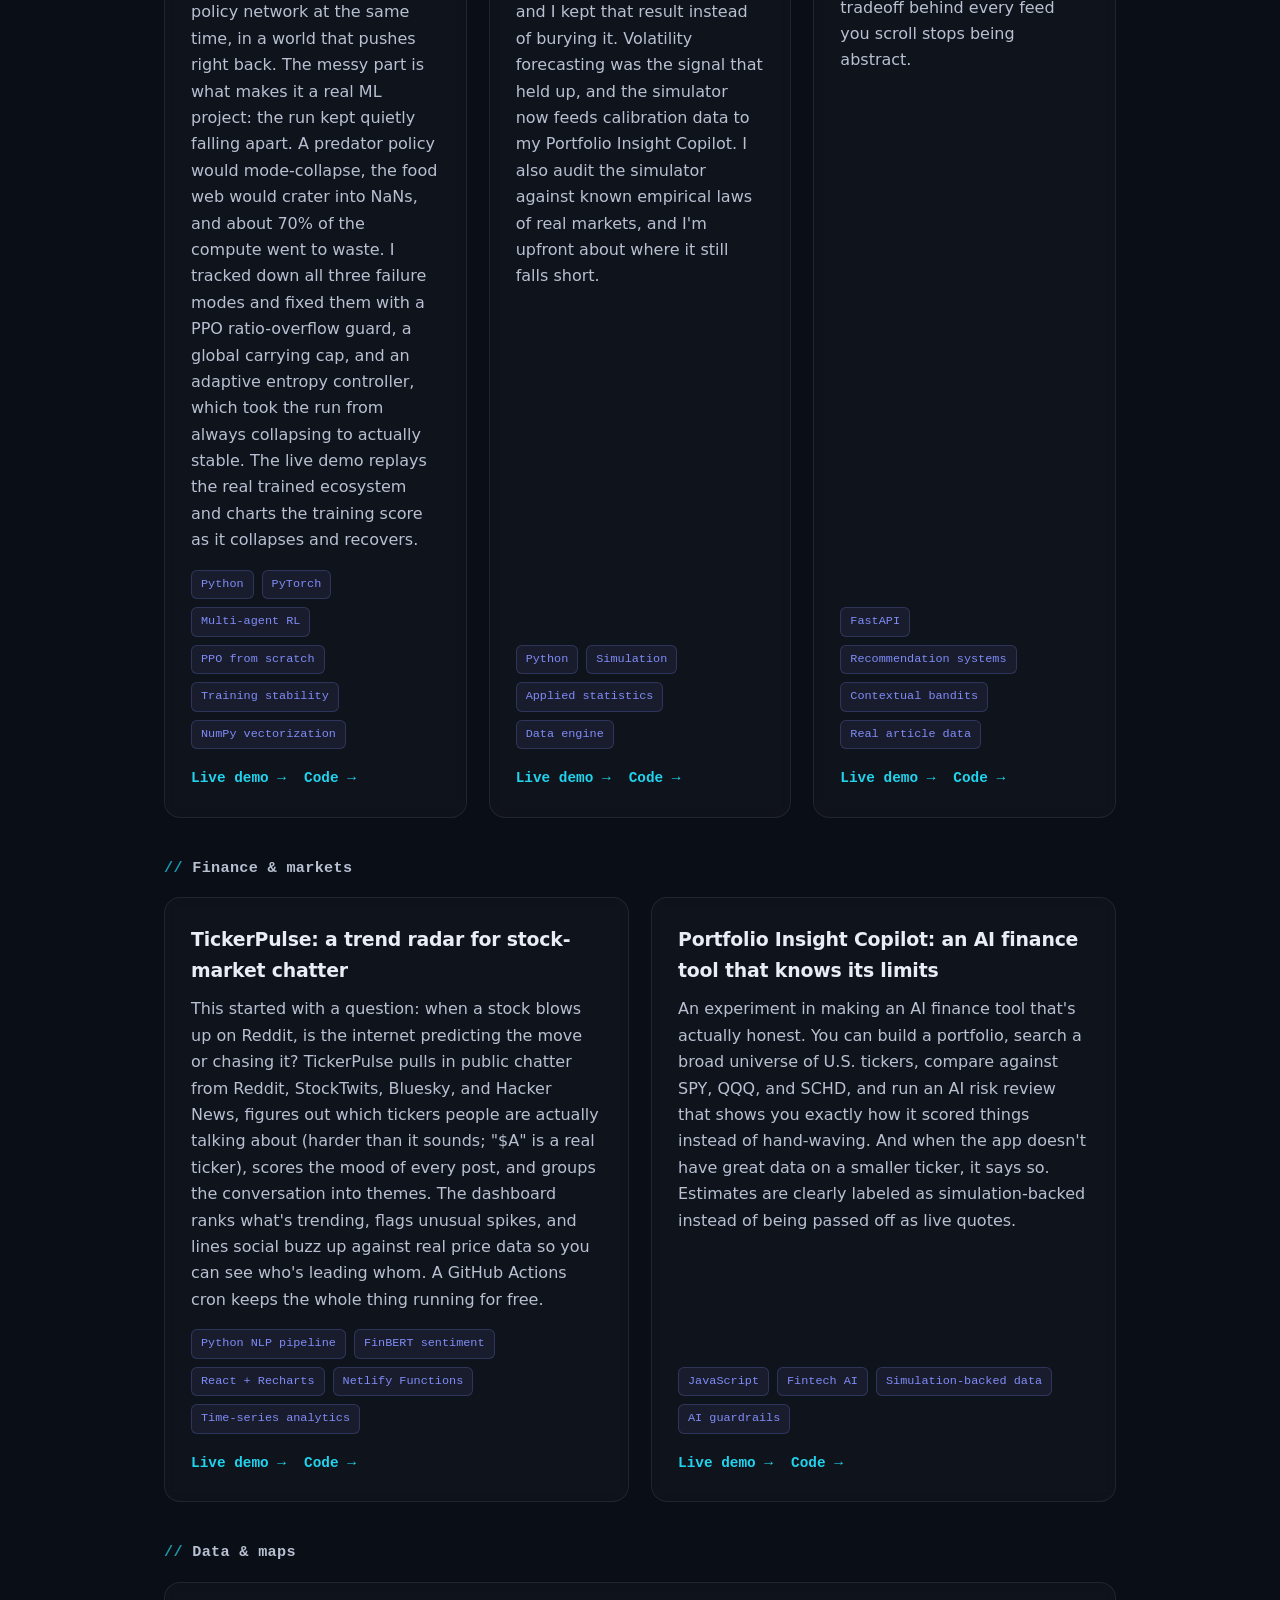
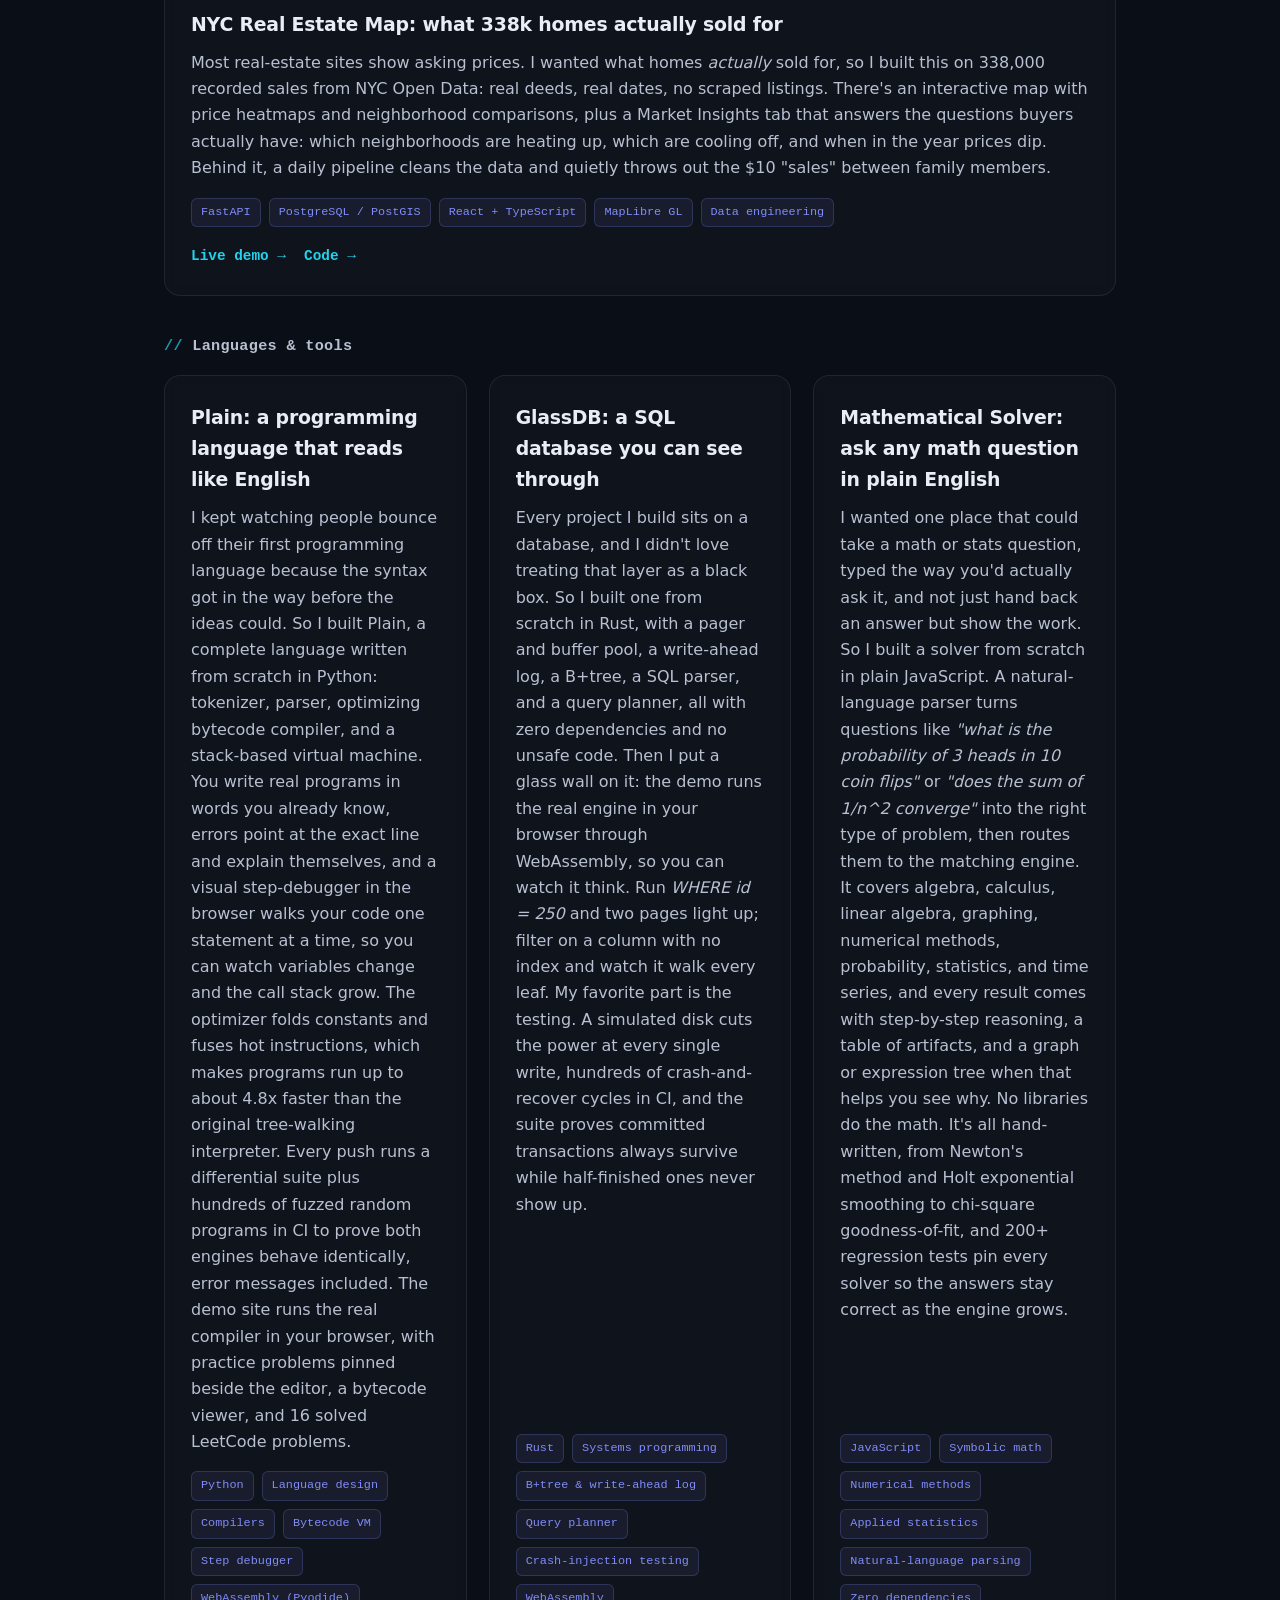
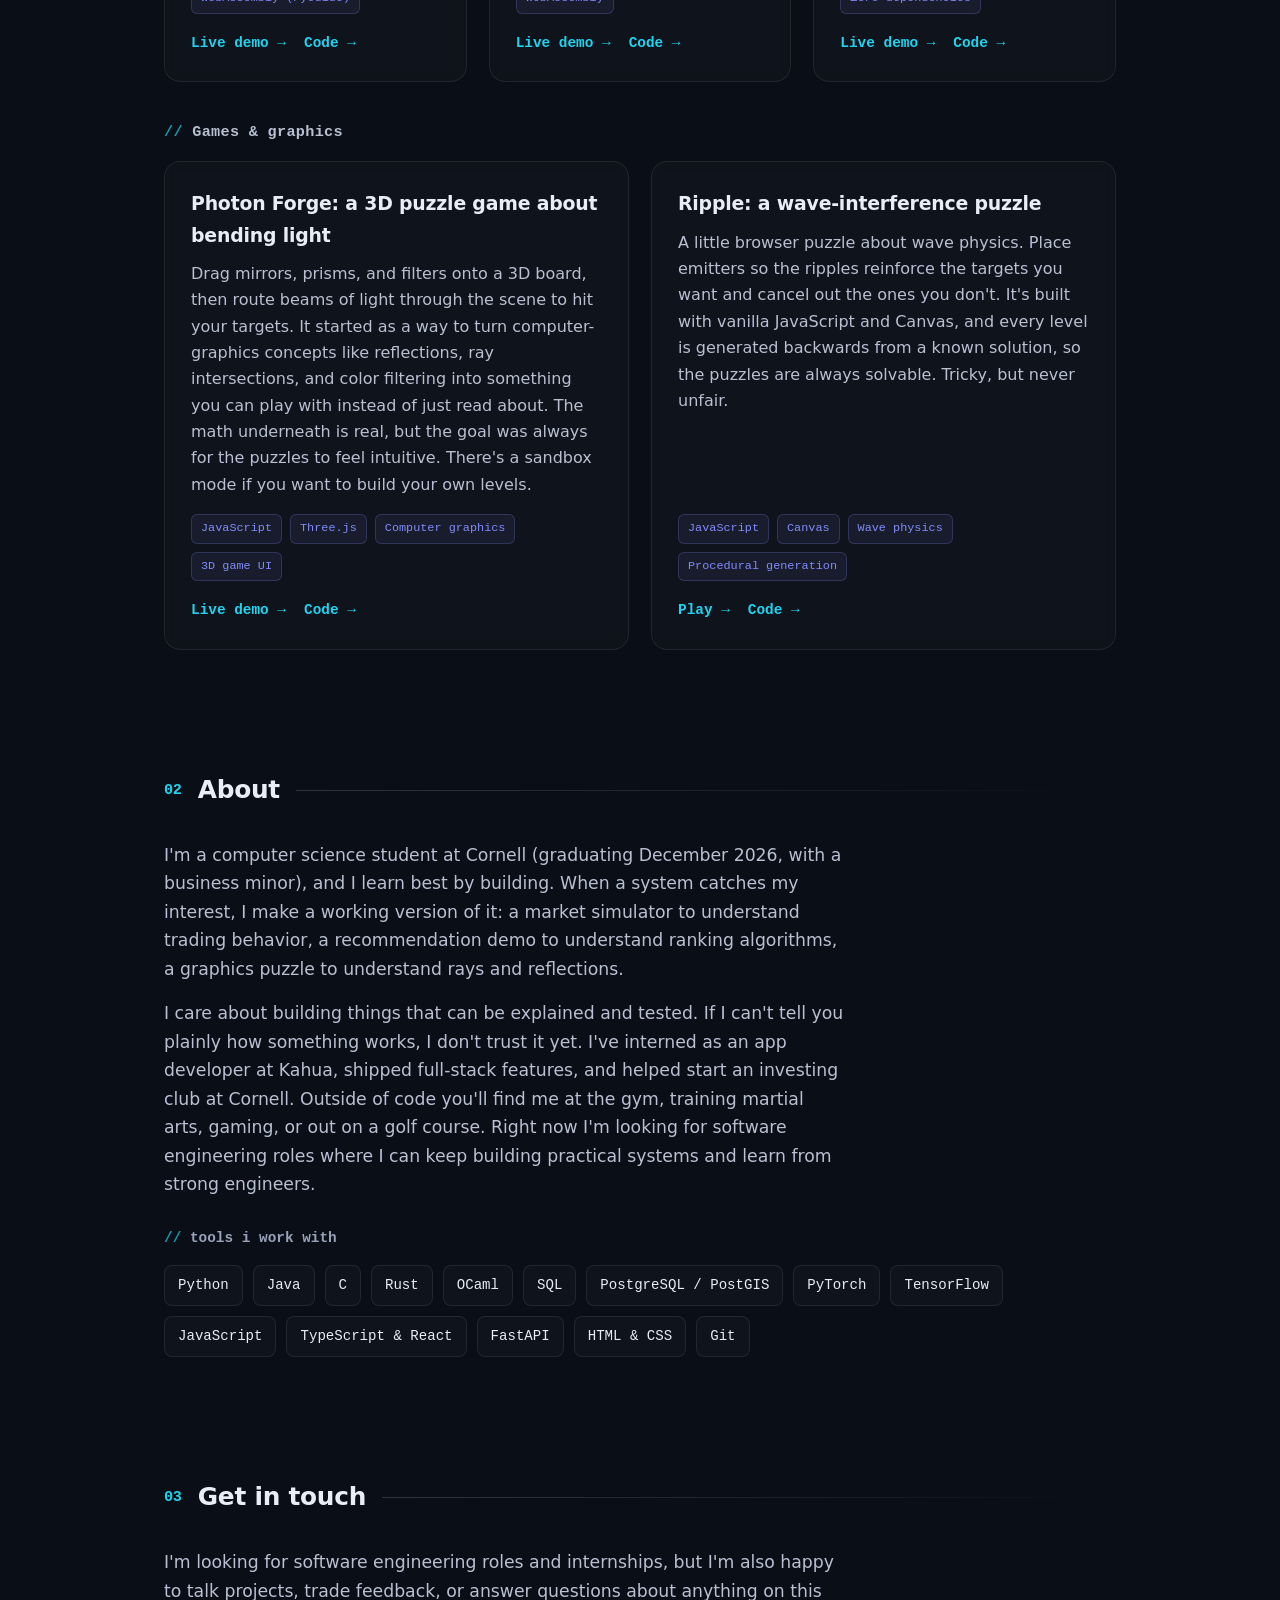
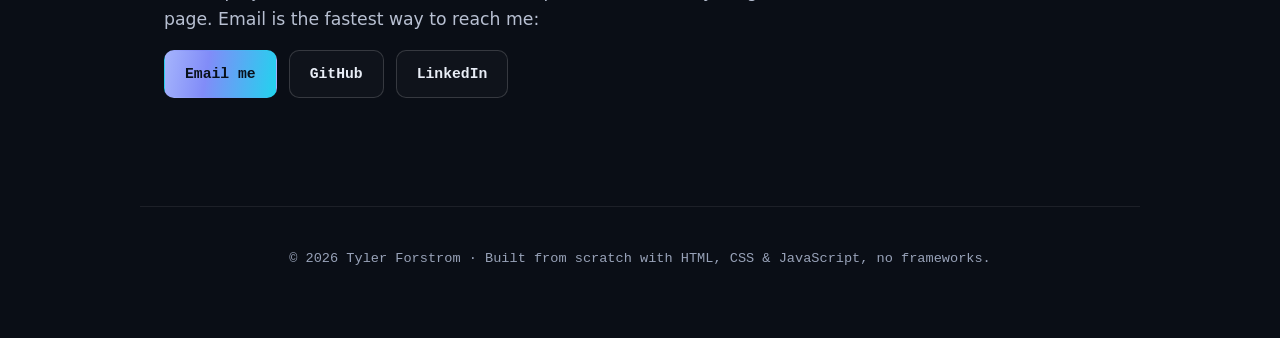
==== commit b8b212c1: "Humanize site copy: remove em dashes, soften AI-polished phrasing Rewrote project blurbs, hero/about" ====
--- a/index.html
+++ b/index.html
@@ -8,14 +8,14 @@
     <title>Tyler Forstrom | Software Engineer</title>
     <meta
       name="description"
-      content="Tyler Forstrom, software engineer and Cornell CS student. AI, data, market simulation, graphics, and web projects — all with live demos you can try."
+      content="Tyler Forstrom, software engineer and Cornell CS student. AI, data, market simulation, graphics, and web projects, all with live demos you can try."
     />
     <!-- Nice link previews when you share the URL (LinkedIn, texts, etc.) -->
     <meta property="og:type" content="website" />
     <meta property="og:title" content="Tyler Forstrom | Software Engineer" />
     <meta
       property="og:description"
-      content="Software engineering projects in AI, data platforms, simulation, graphics, and web development — all with live demos."
+      content="Software engineering projects in AI, data platforms, simulation, graphics, and web development, all with live demos."
     />
     <link rel="icon" href="favicon.svg" type="image/svg+xml" />
     <link rel="stylesheet" href="styles.css" />
@@ -90,7 +90,7 @@
       <section id="work" class="section">
         <h2 class="section-title">Projects</h2>
         <p class="section-note">
-          Everything here is live — every project has a demo you can actually
+          Everything here is live. Every project has a demo you can actually
           click around in. Search below, or filter by topic.
         </p>
 
@@ -99,7 +99,7 @@
             id="project-search"
             class="project-search"
             type="search"
-            placeholder="Search projects — try &quot;AI&quot;, &quot;maps&quot;, &quot;puzzle&quot;…"
+            placeholder="Search projects, try &quot;AI&quot;, &quot;maps&quot;, &quot;puzzle&quot;…"
             aria-label="Search projects"
             autocomplete="off"
           />
@@ -122,21 +122,21 @@
             <article class="project reveal" data-topics="simulation ai">
               <h3>Adaptive Ecosystem Lab: five species that learn to survive together</h3>
               <p class="project-blurb">
-                I wanted to see whether five species could learn to coexist with
-                no rules handed to them — just reward, trial, and error. So I
-                built a vectorized 2D ecosystem and a multi-agent reinforcement
-                learning trainer from scratch in NumPy and PyTorch: herbivores,
-                predators, decomposers, pollinators, and engineers each train
-                their own policy network at once, in a world that adapts right
-                back. The honest part is what makes it a real ML project — the
-                run kept silently collapsing. A predator policy would
-                mode-collapse, the food web would crater into NaNs, and 70% of
-                the compute was wasted. I diagnosed all three failure modes and
-                engineered the fixes — a PPO ratio-overflow guard, a global
-                carrying capacity, and an adaptive entropy controller — taking
-                the run from always-collapsing to stable. The live demo plays
-                back the actual trained ecosystem and charts the training score
-                collapsing and recovering.
+                I wanted to see whether five species could learn to live together
+                with no rules handed to them, just reward and a lot of trial and
+                error. So I built a vectorized 2D ecosystem and a multi-agent
+                reinforcement learning trainer from scratch in NumPy and PyTorch.
+                Herbivores, predators, decomposers, pollinators, and engineers
+                each train their own policy network at the same time, in a world
+                that pushes right back. The messy part is what makes it a real ML
+                project: the run kept quietly falling apart. A predator policy
+                would mode-collapse, the food web would crater into NaNs, and
+                about 70% of the compute went to waste. I tracked down all three
+                failure modes and fixed them with a PPO ratio-overflow guard, a
+                global carrying cap, and an adaptive entropy controller, which
+                took the run from always collapsing to actually stable. The live
+                demo replays the real trained ecosystem and charts the training
+                score as it collapses and recovers.
               </p>
               <ul class="tags">
                 <li>Python</li>
@@ -158,15 +158,14 @@
               <p class="project-blurb">
                 Instead of backtesting against historical prices, I built the
                 market itself: thousands of trader agents placing orders into an
-                order book, with prices emerging from how they interact. Then I
-                added a validation layer to ask the uncomfortable question — do
-                these strategies actually have an edge once you account for costs?
-                Most didn't, and I kept that result instead of burying it.
+                order book, with prices coming out of how they interact. Then I
+                added a validation layer to ask the question nobody likes to ask.
+                Do these strategies actually have an edge once you account for
+                costs? Most didn't, and I kept that result instead of burying it.
                 Volatility forecasting was the signal that held up, and the
                 simulator now feeds calibration data to my Portfolio Insight
-                Copilot. I even audit the simulator itself against known
-                empirical laws of real markets — and document where it still
-                falls short.
+                Copilot. I also audit the simulator against known empirical laws
+                of real markets, and I'm upfront about where it still falls short.
               </p>
               <ul class="tags">
                 <li>Python</li>
@@ -218,7 +217,7 @@
                 the internet predicting the move or chasing it? TickerPulse pulls
                 in public chatter from Reddit, StockTwits, Bluesky, and Hacker
                 News, figures out which tickers people are actually talking about
-                (harder than it sounds — "$A" is a real ticker), scores the mood
+                (harder than it sounds; "$A" is a real ticker), scores the mood
                 of every post, and groups the conversation into themes. The
                 dashboard ranks what's trending, flags unusual spikes, and lines
                 social buzz up against real price data so you can see who's
@@ -247,8 +246,8 @@
                 tickers, compare against SPY, QQQ, and SCHD, and run an AI risk
                 review that shows you exactly how it scored things instead of
                 hand-waving. And when the app doesn't have great data on a
-                smaller ticker, it says so — estimates are clearly labeled as
-                simulation-backed rather than passed off as live quotes.
+                smaller ticker, it says so. Estimates are clearly labeled as
+                simulation-backed instead of being passed off as live quotes.
               </p>
               <ul class="tags">
                 <li>JavaScript</li>
@@ -274,7 +273,7 @@
               <p class="project-blurb">
                 Most real-estate sites show asking prices. I wanted what homes
                 <em>actually</em> sold for, so I built this on 338,000 recorded
-                sales from NYC Open Data — real deeds, real dates, no scraped
+                sales from NYC Open Data: real deeds, real dates, no scraped
                 listings. There's an interactive map with price heatmaps and
                 neighborhood comparisons, plus a Market Insights tab that answers
                 the questions buyers actually have: which neighborhoods are
@@ -307,20 +306,21 @@
               <p class="project-blurb">
                 I kept watching people bounce off their first programming
                 language because the syntax got in the way before the ideas
-                could. So I built Plain — a complete language written from
+                could. So I built Plain, a complete language written from
                 scratch in Python: tokenizer, parser, optimizing bytecode
                 compiler, and a stack-based virtual machine. You write real
                 programs in words you already know, errors point at the exact
                 line and explain themselves, and a visual step-debugger in the
-                browser walks your code one statement at a time — watch
-                variables change and the call stack grow. The optimizer folds
-                constants and fuses hot instructions, making programs up to
-                ~4.8× faster than the original tree-walking interpreter, and
-                every push runs a differential suite plus hundreds of fuzzed
-                random programs in CI to prove both engines behave identically,
-                error messages included. The demo site runs the real compiler
-                in your browser, with practice problems pinned beside the
-                editor, a bytecode viewer, and 16 solved LeetCode problems.
+                browser walks your code one statement at a time, so you can
+                watch variables change and the call stack grow. The optimizer
+                folds constants and fuses hot instructions, which makes programs
+                run up to about 4.8x faster than the original tree-walking
+                interpreter. Every push runs a differential suite plus hundreds
+                of fuzzed random programs in CI to prove both engines behave
+                identically, error messages included. The demo site runs the
+                real compiler in your browser, with practice problems pinned
+                beside the editor, a bytecode viewer, and 16 solved LeetCode
+                problems.
               </p>
               <ul class="tags">
                 <li>Python</li>
@@ -341,18 +341,18 @@
               <h3>GlassDB: a SQL database you can see through</h3>
               <p class="project-blurb">
                 Every project I build sits on a database, and I didn't love
-                that I was treating that layer as a black box. So I built one
-                from scratch in Rust — pager with a buffer pool, write-ahead
-                log, B+tree, SQL parser, and a query planner — with zero
+                treating that layer as a black box. So I built one from scratch
+                in Rust, with a pager and buffer pool, a write-ahead log, a
+                B+tree, a SQL parser, and a query planner, all with zero
                 dependencies and no unsafe code. Then I put a glass wall on
                 it: the demo runs the real engine in your browser through
-                WebAssembly, and you watch it think. Run
+                WebAssembly, so you can watch it think. Run
                 <em>WHERE id = 250</em> and two pages light up; filter on a
                 column with no index and watch it walk every leaf. My favorite
-                part is the testing: a simulated disk cuts the power at every
-                single write — hundreds of crash-and-recover cycles in CI —
-                proving committed transactions always survive and
-                half-finished ones never appear.
+                part is the testing. A simulated disk cuts the power at every
+                single write, hundreds of crash-and-recover cycles in CI, and
+                the suite proves committed transactions always survive while
+                half-finished ones never show up.
               </p>
               <ul class="tags">
                 <li>Rust</li>
@@ -372,19 +372,19 @@
             <article class="project reveal" data-topics="languages data">
               <h3>Mathematical Solver: ask any math question in plain English</h3>
               <p class="project-blurb">
-                I wanted one place that could take a math or stats question —
-                typed the way you'd actually ask it — and not just return an
+                I wanted one place that could take a math or stats question,
+                typed the way you'd actually ask it, and not just hand back an
                 answer but show the work. So I built a solver from scratch in
                 plain JavaScript. A natural-language parser turns questions like
                 <em>"what is the probability of 3 heads in 10 coin flips"</em> or
                 <em>"does the sum of 1/n^2 converge"</em> into the right type of
-                problem, then routes them to the matching engine. It spans
+                problem, then routes them to the matching engine. It covers
                 algebra, calculus, linear algebra, graphing, numerical methods,
                 probability, statistics, and time series, and every result comes
                 with step-by-step reasoning, a table of artifacts, and a graph or
-                expression tree when it helps you see why. No libraries do the
-                math — it's all hand-written, from Newton's method and Holt
-                exponential smoothing to chi-square goodness-of-fit — and 200+
+                expression tree when that helps you see why. No libraries do the
+                math. It's all hand-written, from Newton's method and Holt
+                exponential smoothing to chi-square goodness-of-fit, and 200+
                 regression tests pin every solver so the answers stay correct as
                 the engine grows.
               </p>
@@ -414,9 +414,9 @@
               <p class="project-blurb">
                 Drag mirrors, prisms, and filters onto a 3D board, then route
                 beams of light through the scene to hit your targets. It started
-                as a way to make computer-graphics concepts — reflections, ray
-                intersections, color filtering — something you can play with
-                instead of just read about. The math underneath is real, but the
+                as a way to turn computer-graphics concepts like reflections, ray
+                intersections, and color filtering into something you can play
+                with instead of just read about. The math underneath is real, but the
                 goal was always for the puzzles to feel intuitive. There's a
                 sandbox mode if you want to build your own levels.
               </p>
@@ -438,8 +438,8 @@
               <p class="project-blurb">
                 A little browser puzzle about wave physics. Place emitters so the
                 ripples reinforce the targets you want and cancel out the ones
-                you don't. Built with vanilla JavaScript and Canvas — and every
-                level is generated backwards from a known solution, so the
+                you don't. It's built with vanilla JavaScript and Canvas, and
+                every level is generated backwards from a known solution, so the
                 puzzles are always solvable. Tricky, but never unfair.
               </p>
               <ul class="tags">
@@ -457,7 +457,7 @@
         </div>
 
         <p id="filter-empty" class="filter-empty" hidden>
-          Nothing matches that — try a different word, or
+          Nothing matches that. Try a different word, or
           <button type="button" id="filter-clear" class="filter-clear">show everything</button>.
         </p>
       </section>
@@ -474,7 +474,7 @@
           reflections.
         </p>
         <p class="about-text">
-          I care about building things that can be explained and tested — if I
+          I care about building things that can be explained and tested. If I
           can't tell you plainly how something works, I don't trust it yet. I've
           interned as an app developer at Kahua, shipped full-stack features, and
           helped start an investing club at Cornell. Outside of code you'll find
@@ -505,7 +505,7 @@
       <section id="contact" class="section">
         <h2 class="section-title">Get in touch</h2>
         <p class="about-text">
-          I'm looking for software engineering roles and internships — but I'm
+          I'm looking for software engineering roles and internships, but I'm
           also happy to talk projects, trade feedback, or answer questions about
           anything on this page. Email is the fastest way to reach me:
         </p>
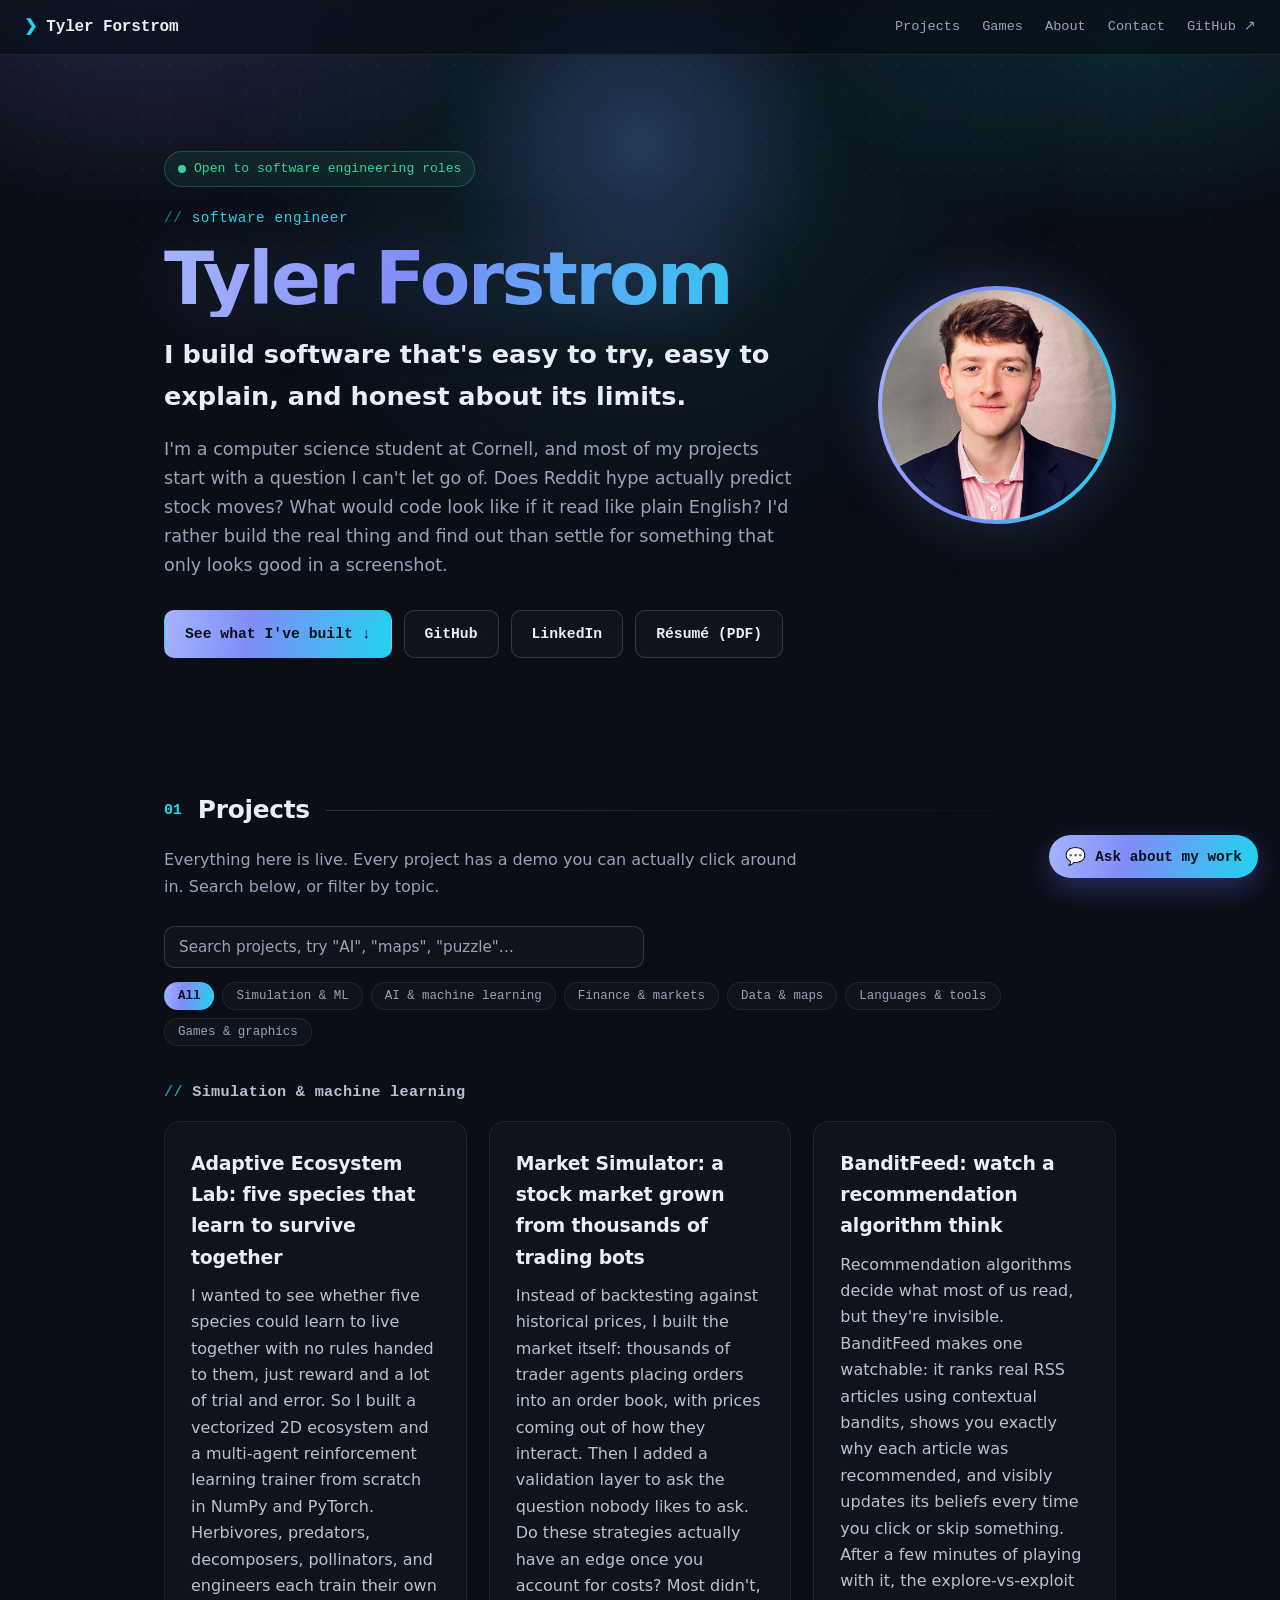
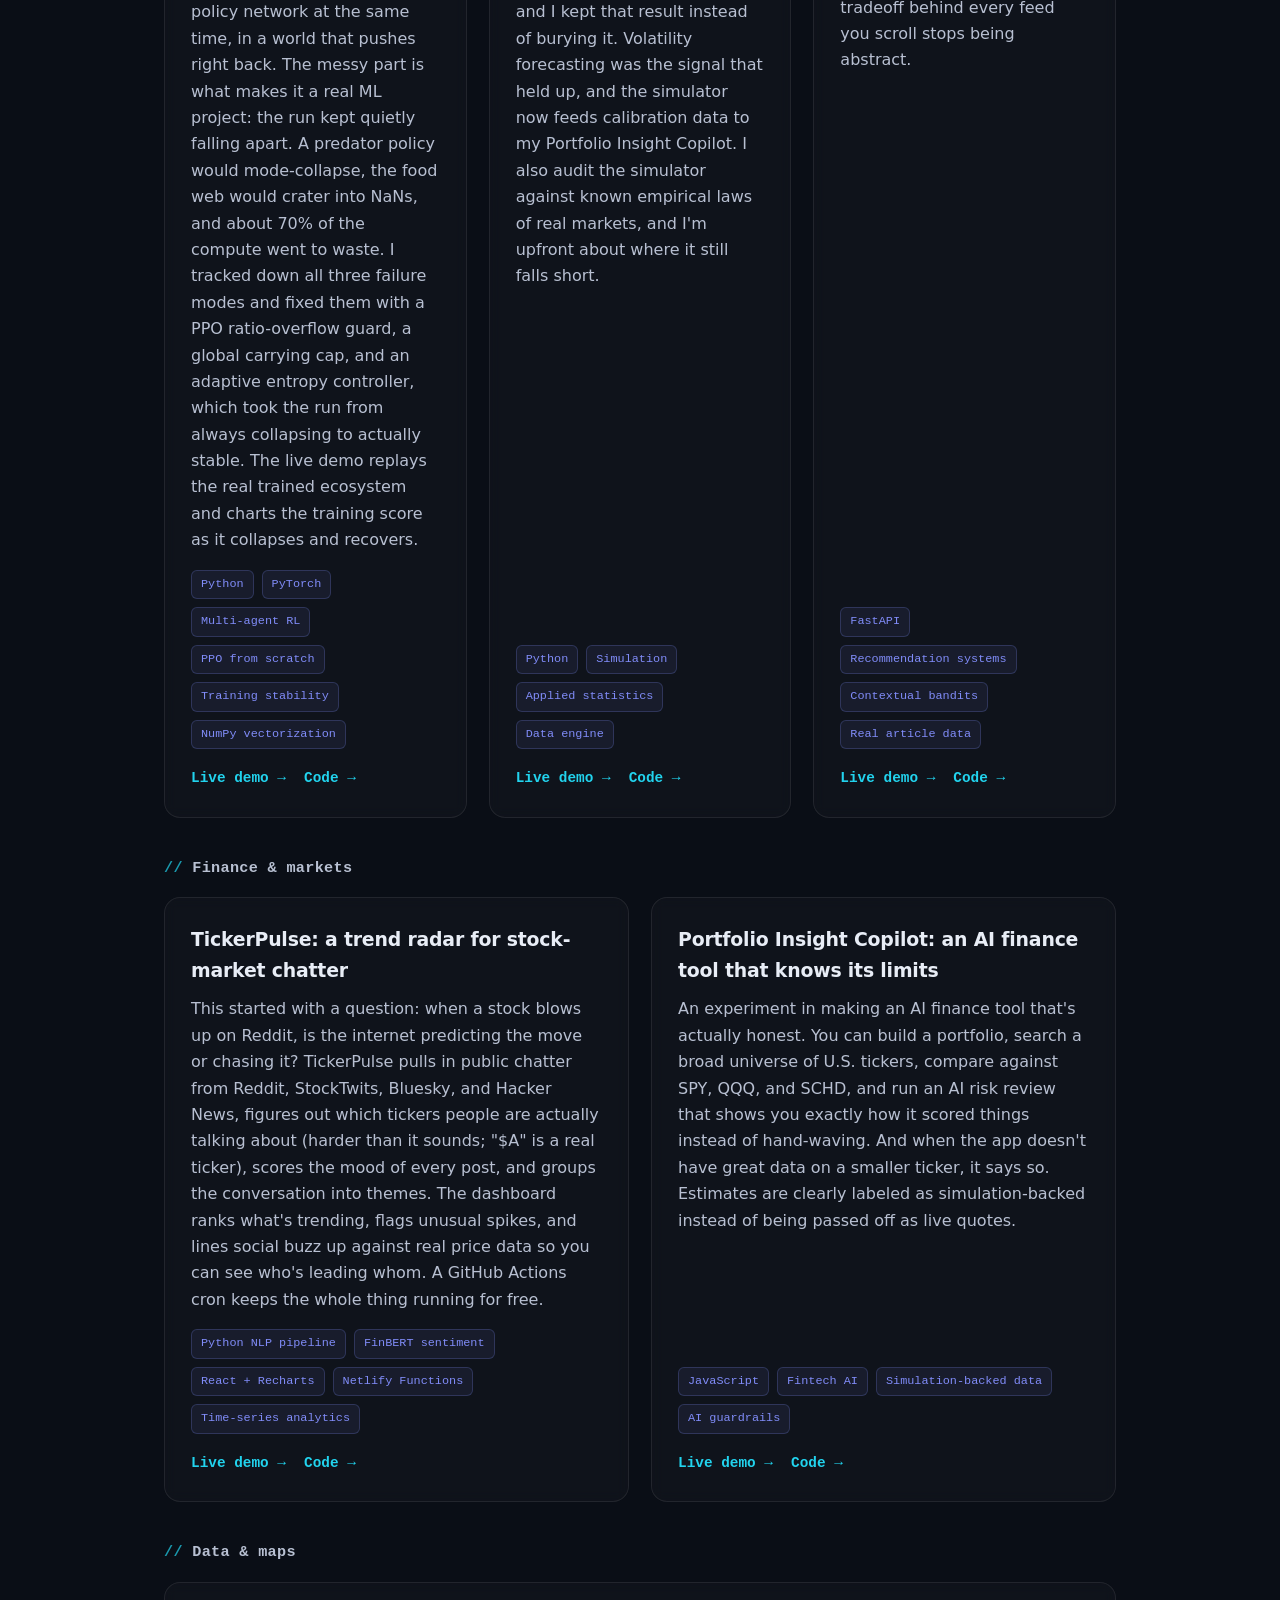
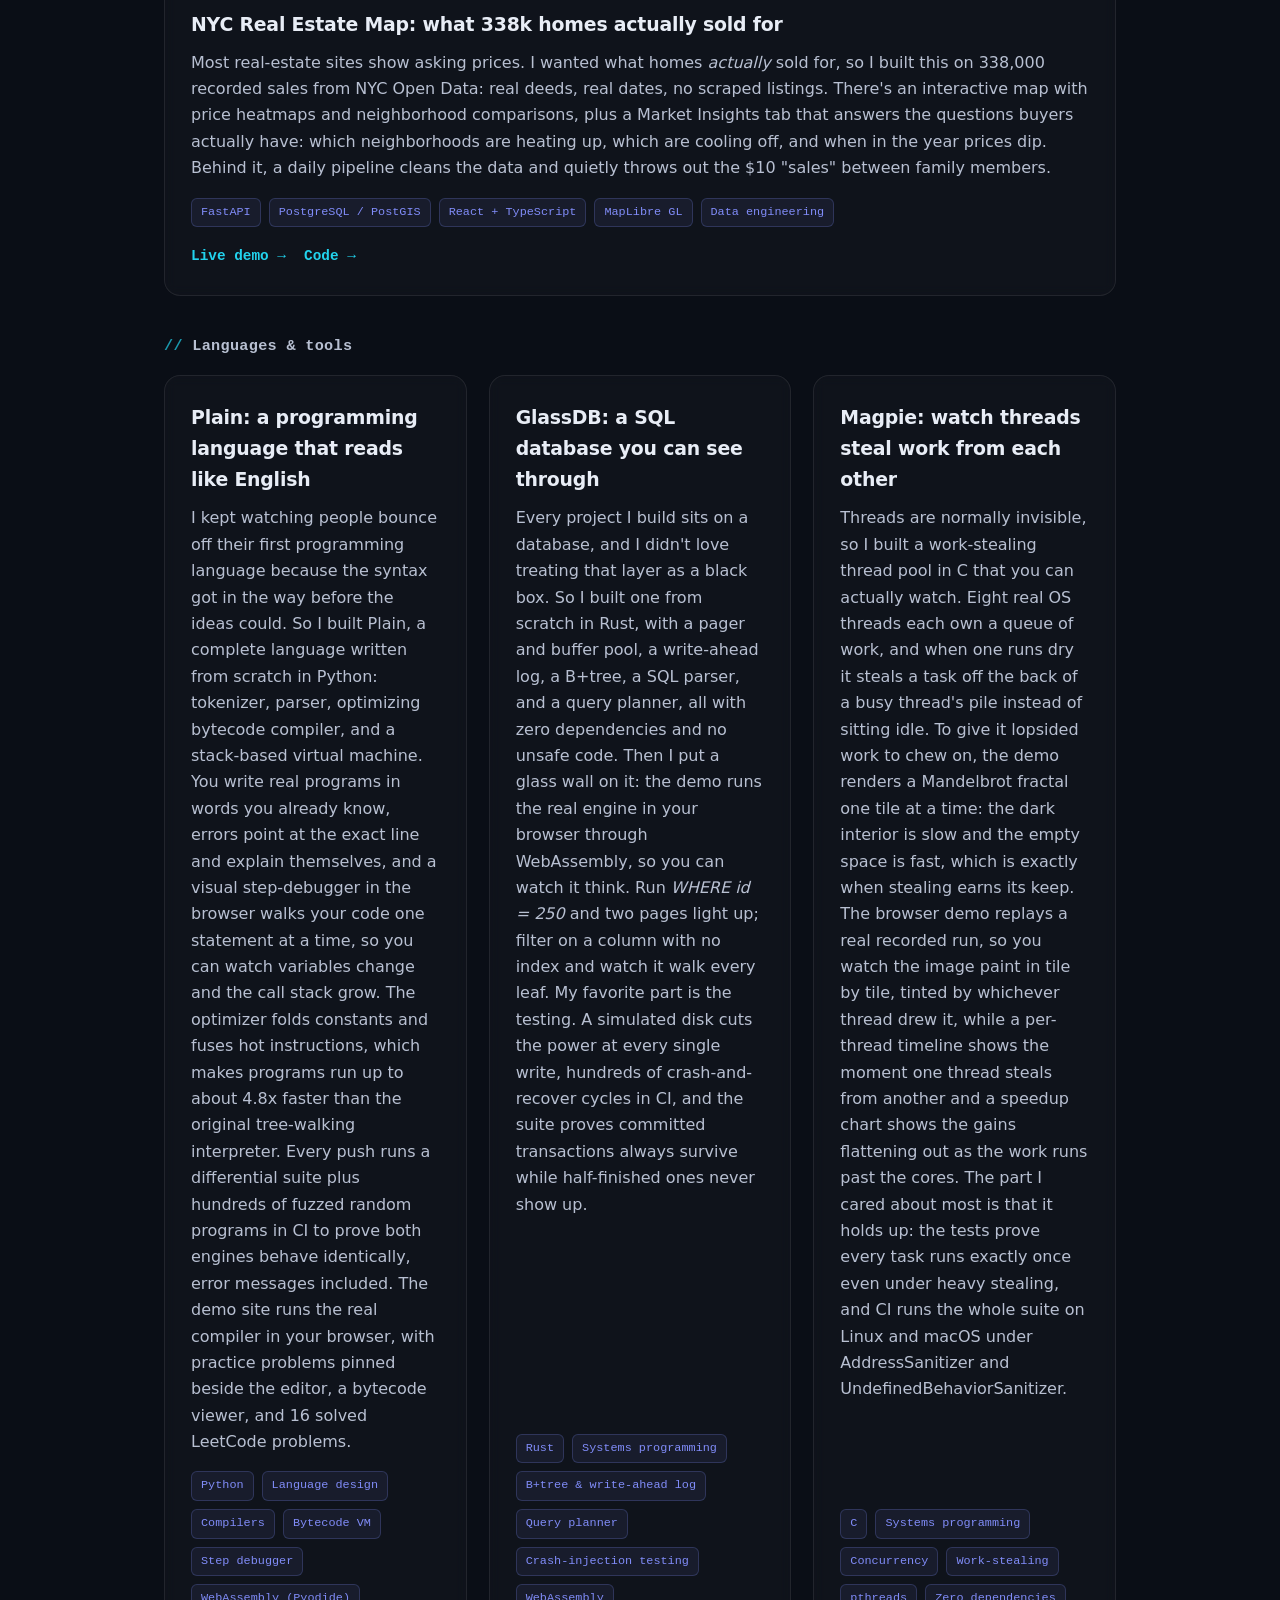
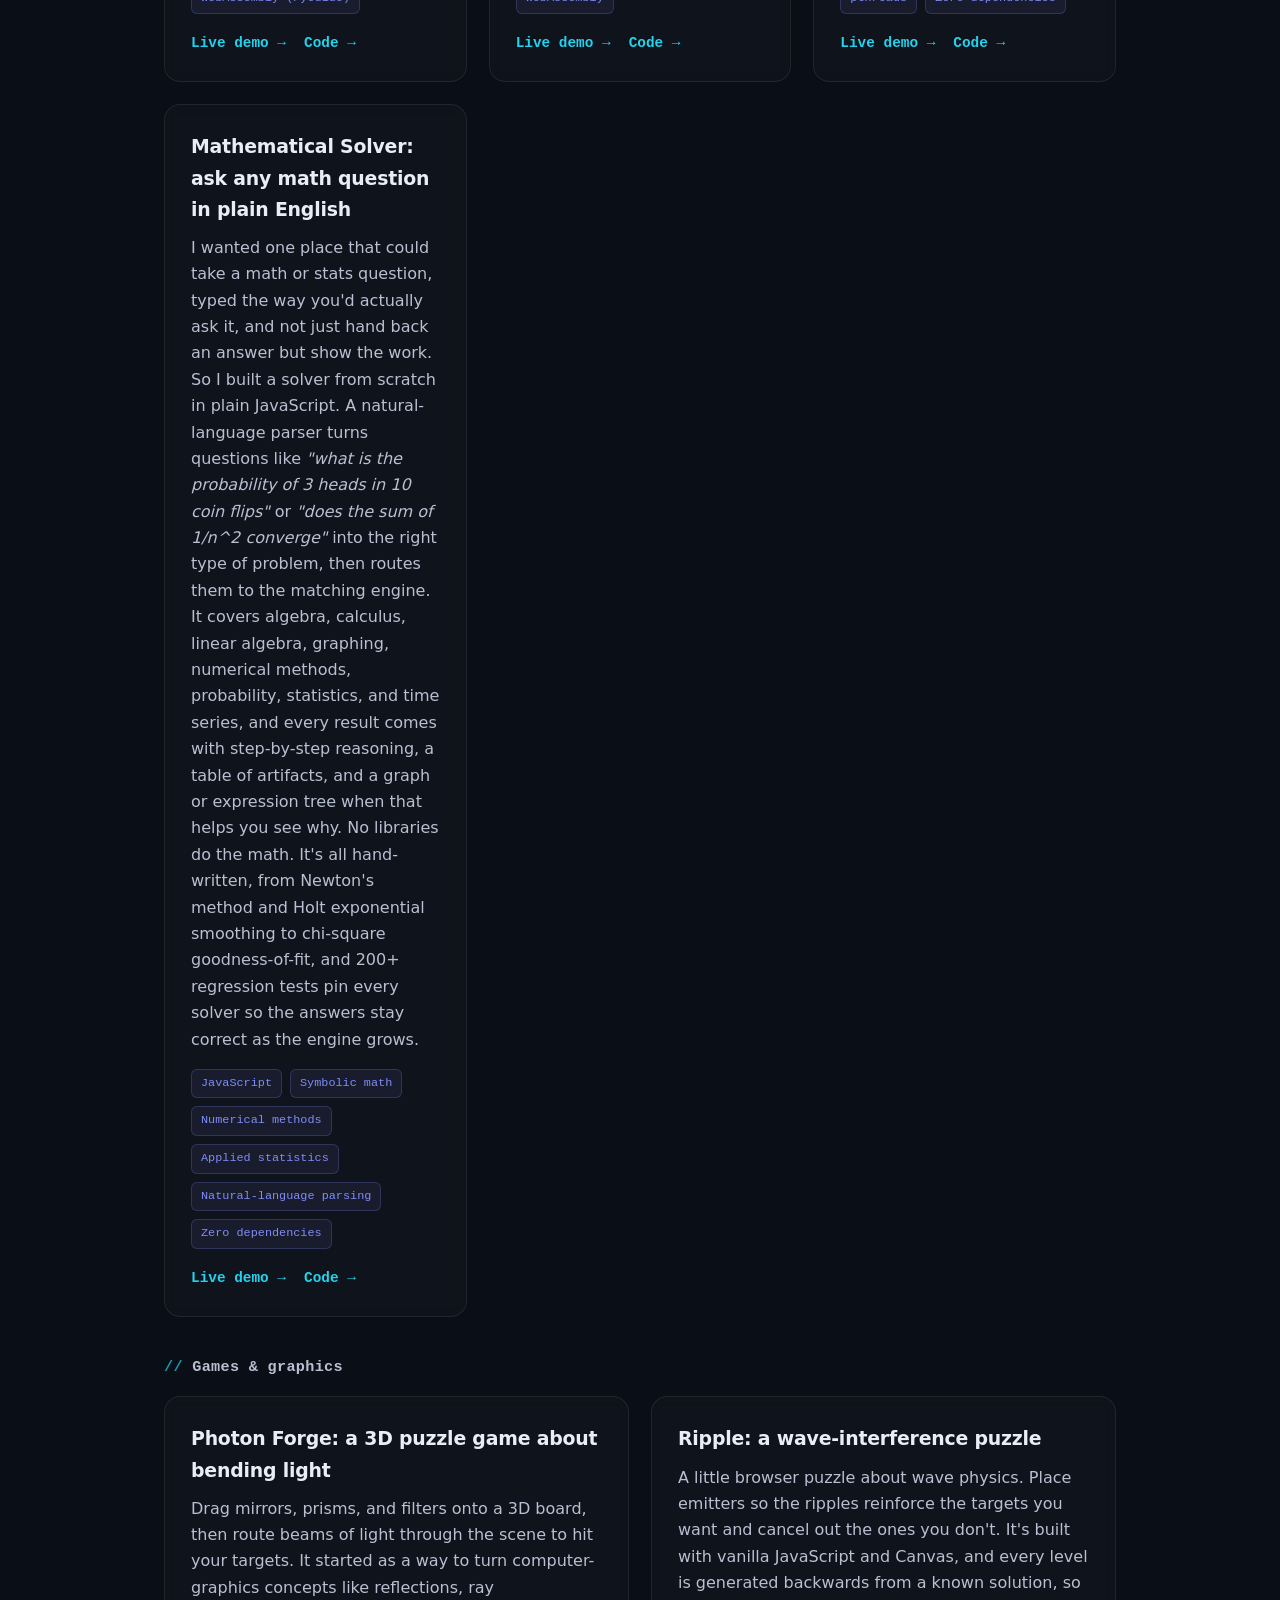
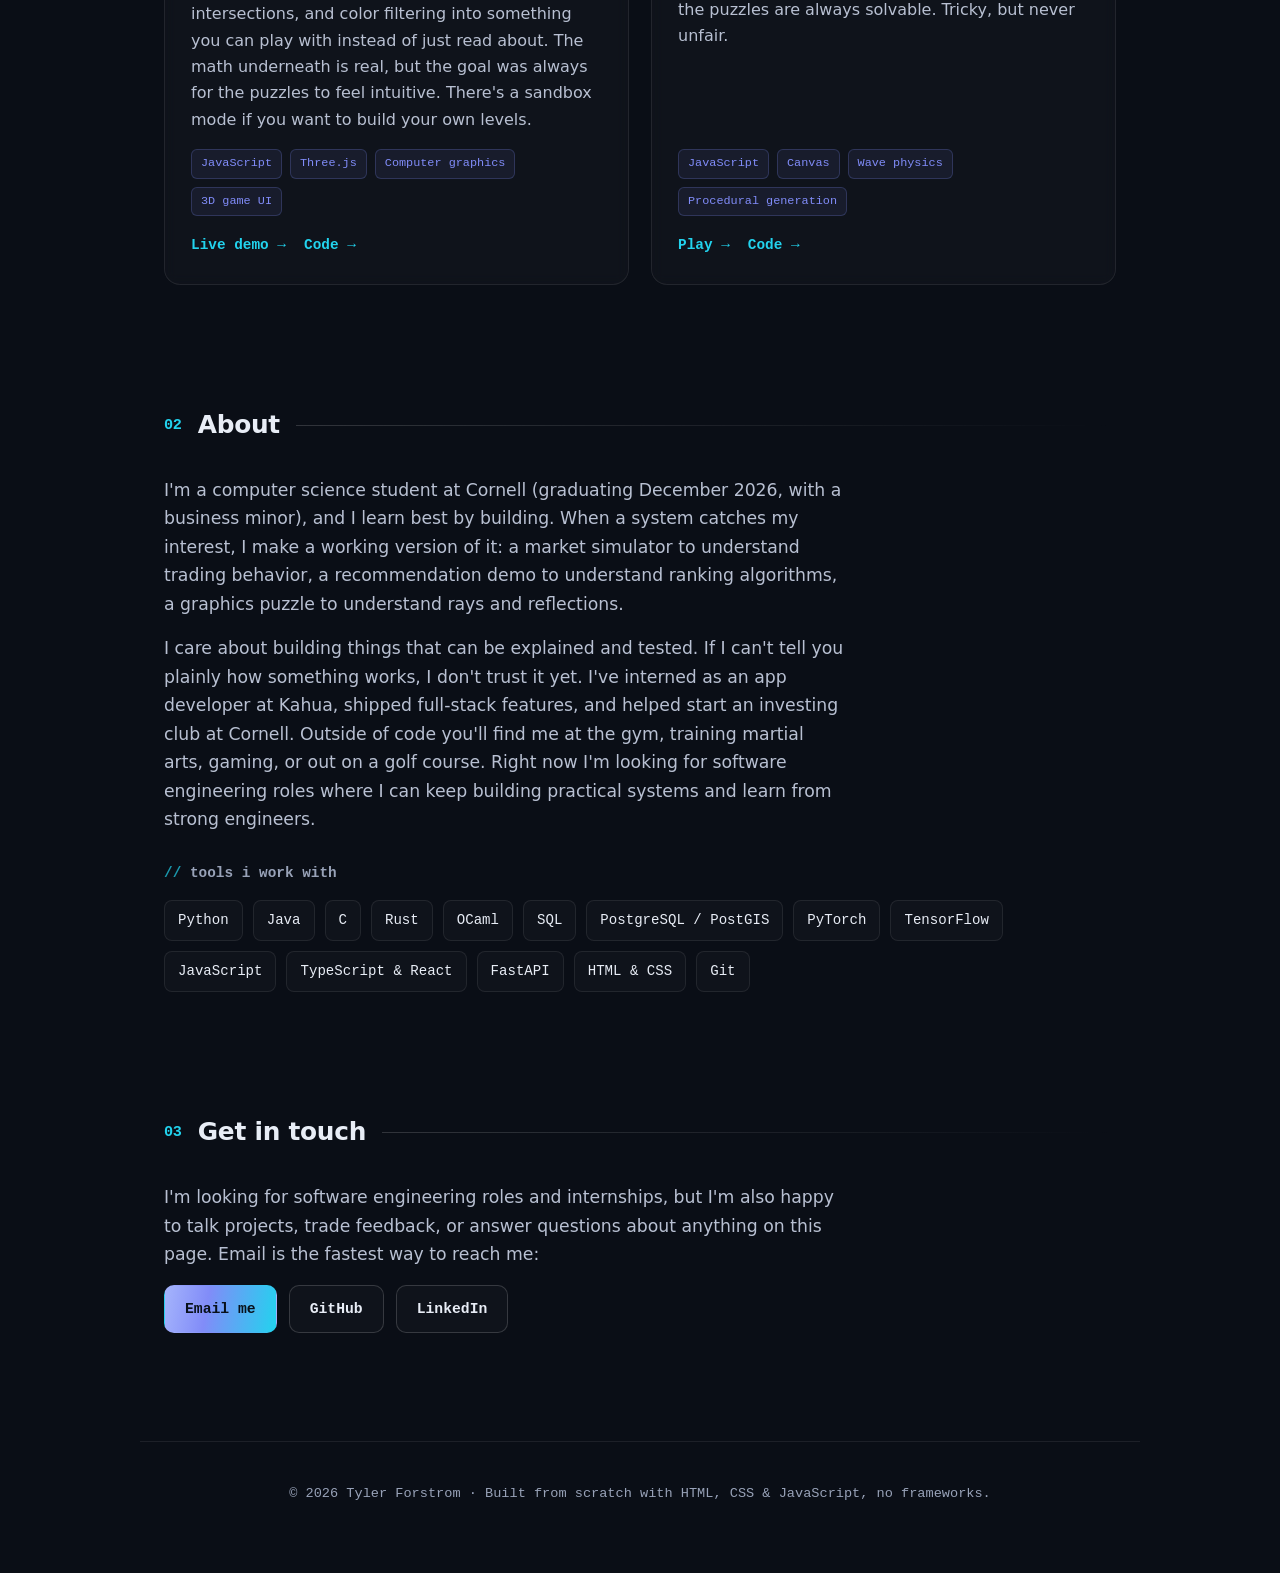
==== commit 777a423f: "Add Magpie project: card + chatbot entry New "Languages & tools" card for Magpie, a from-scratch wor" ====
--- a/index.html
+++ b/index.html
@@ -365,6 +365,40 @@
               <div class="project-links">
                 <a href="https://glassdb.netlify.app" target="_blank" rel="noopener">Live demo →</a>
                 <a href="https://github.com/TylerJForstrom/Storage" target="_blank" rel="noopener">Code →</a>
+              </div>
+            </article>
+
+            <!-- Magpie -->
+            <article class="project reveal" data-topics="languages">
+              <h3>Magpie: watch threads steal work from each other</h3>
+              <p class="project-blurb">
+                Threads are normally invisible, so I built a work-stealing thread
+                pool in C that you can actually watch. Eight real OS threads each
+                own a queue of work, and when one runs dry it steals a task off
+                the back of a busy thread's pile instead of sitting idle. To give
+                it lopsided work to chew on, the demo renders a Mandelbrot fractal
+                one tile at a time: the dark interior is slow and the empty space
+                is fast, which is exactly when stealing earns its keep. The
+                browser demo replays a real recorded run, so you watch the image
+                paint in tile by tile, tinted by whichever thread drew it, while a
+                per-thread timeline shows the moment one thread steals from
+                another and a speedup chart shows the gains flattening out as the
+                work runs past the cores. The part I cared about most is that it
+                holds up: the tests prove every task runs exactly once even under
+                heavy stealing, and CI runs the whole suite on Linux and macOS
+                under AddressSanitizer and UndefinedBehaviorSanitizer.
+              </p>
+              <ul class="tags">
+                <li>C</li>
+                <li>Systems programming</li>
+                <li>Concurrency</li>
+                <li>Work-stealing</li>
+                <li>pthreads</li>
+                <li>Zero dependencies</li>
+              </ul>
+              <div class="project-links">
+                <a href="https://magpie.netlify.app" target="_blank" rel="noopener">Live demo →</a>
+                <a href="https://github.com/TylerJForstrom/Magpie" target="_blank" rel="noopener">Code →</a>
               </div>
             </article>
 
